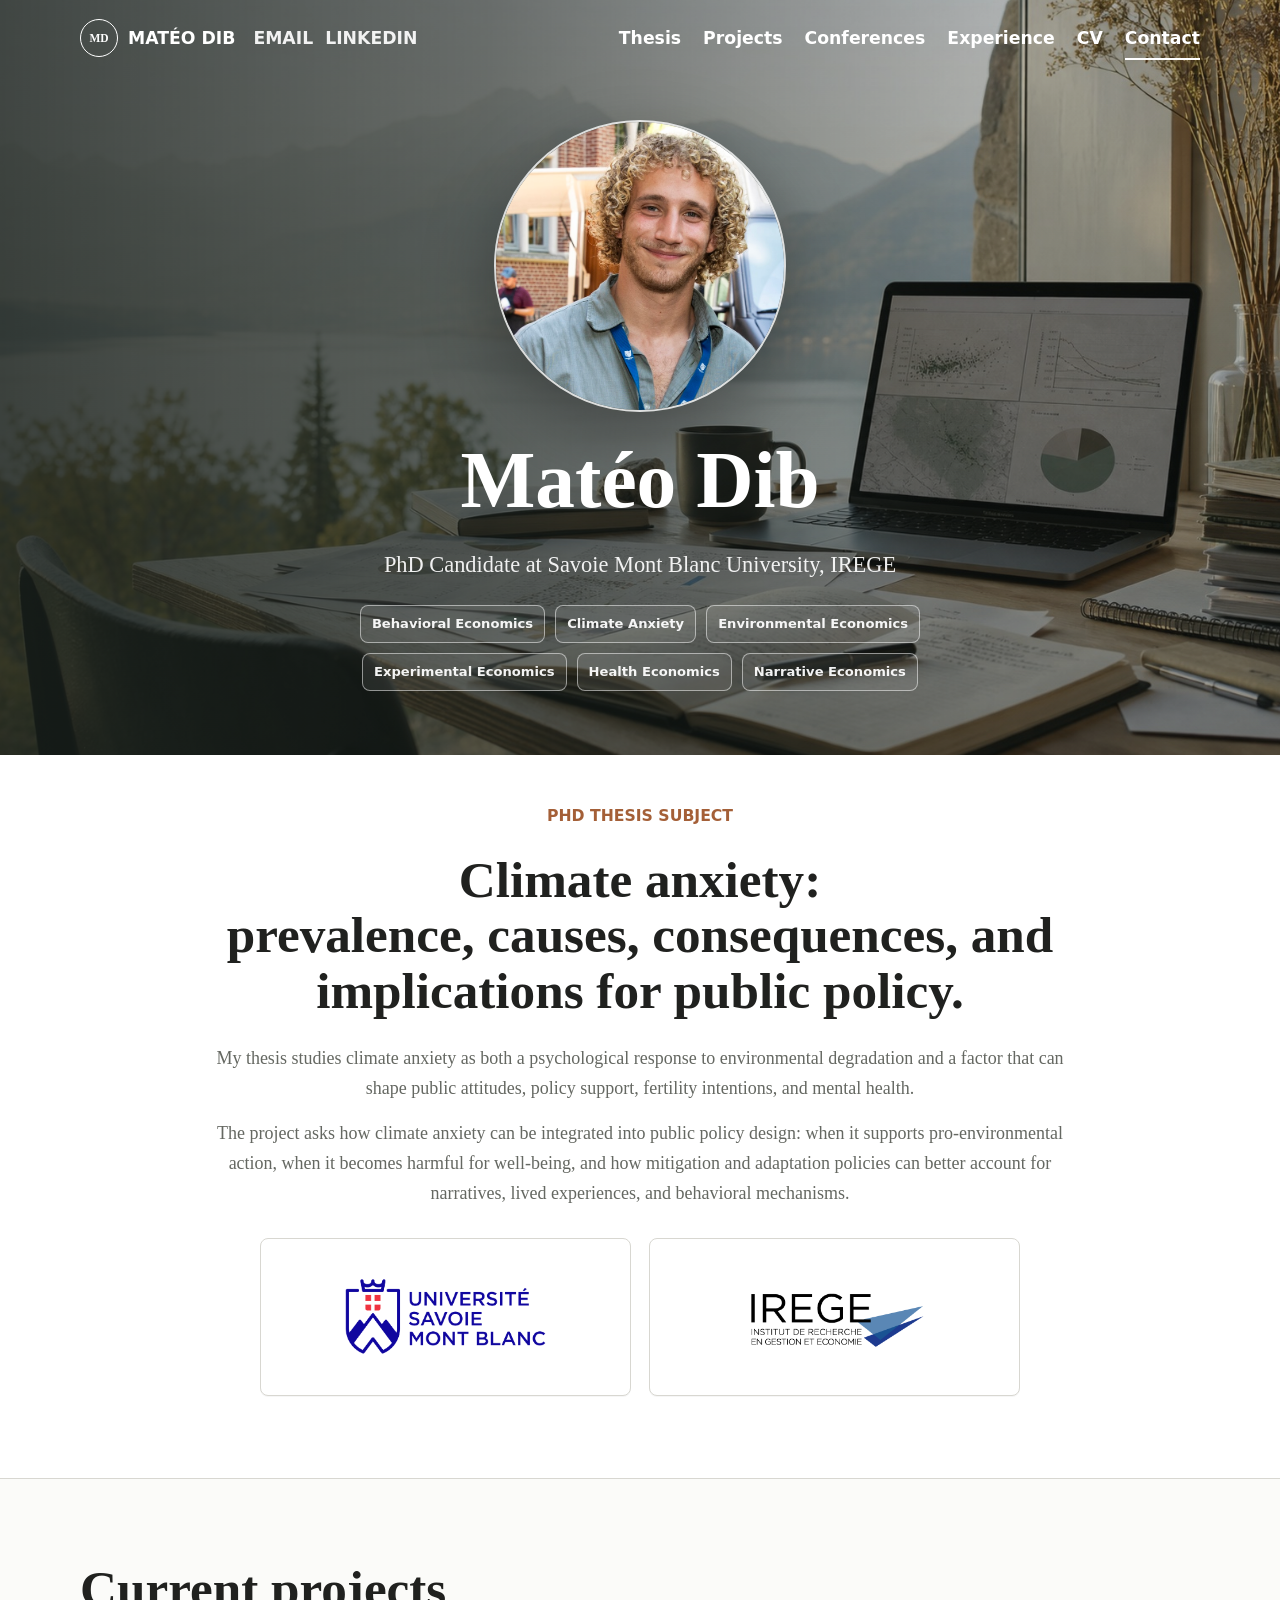
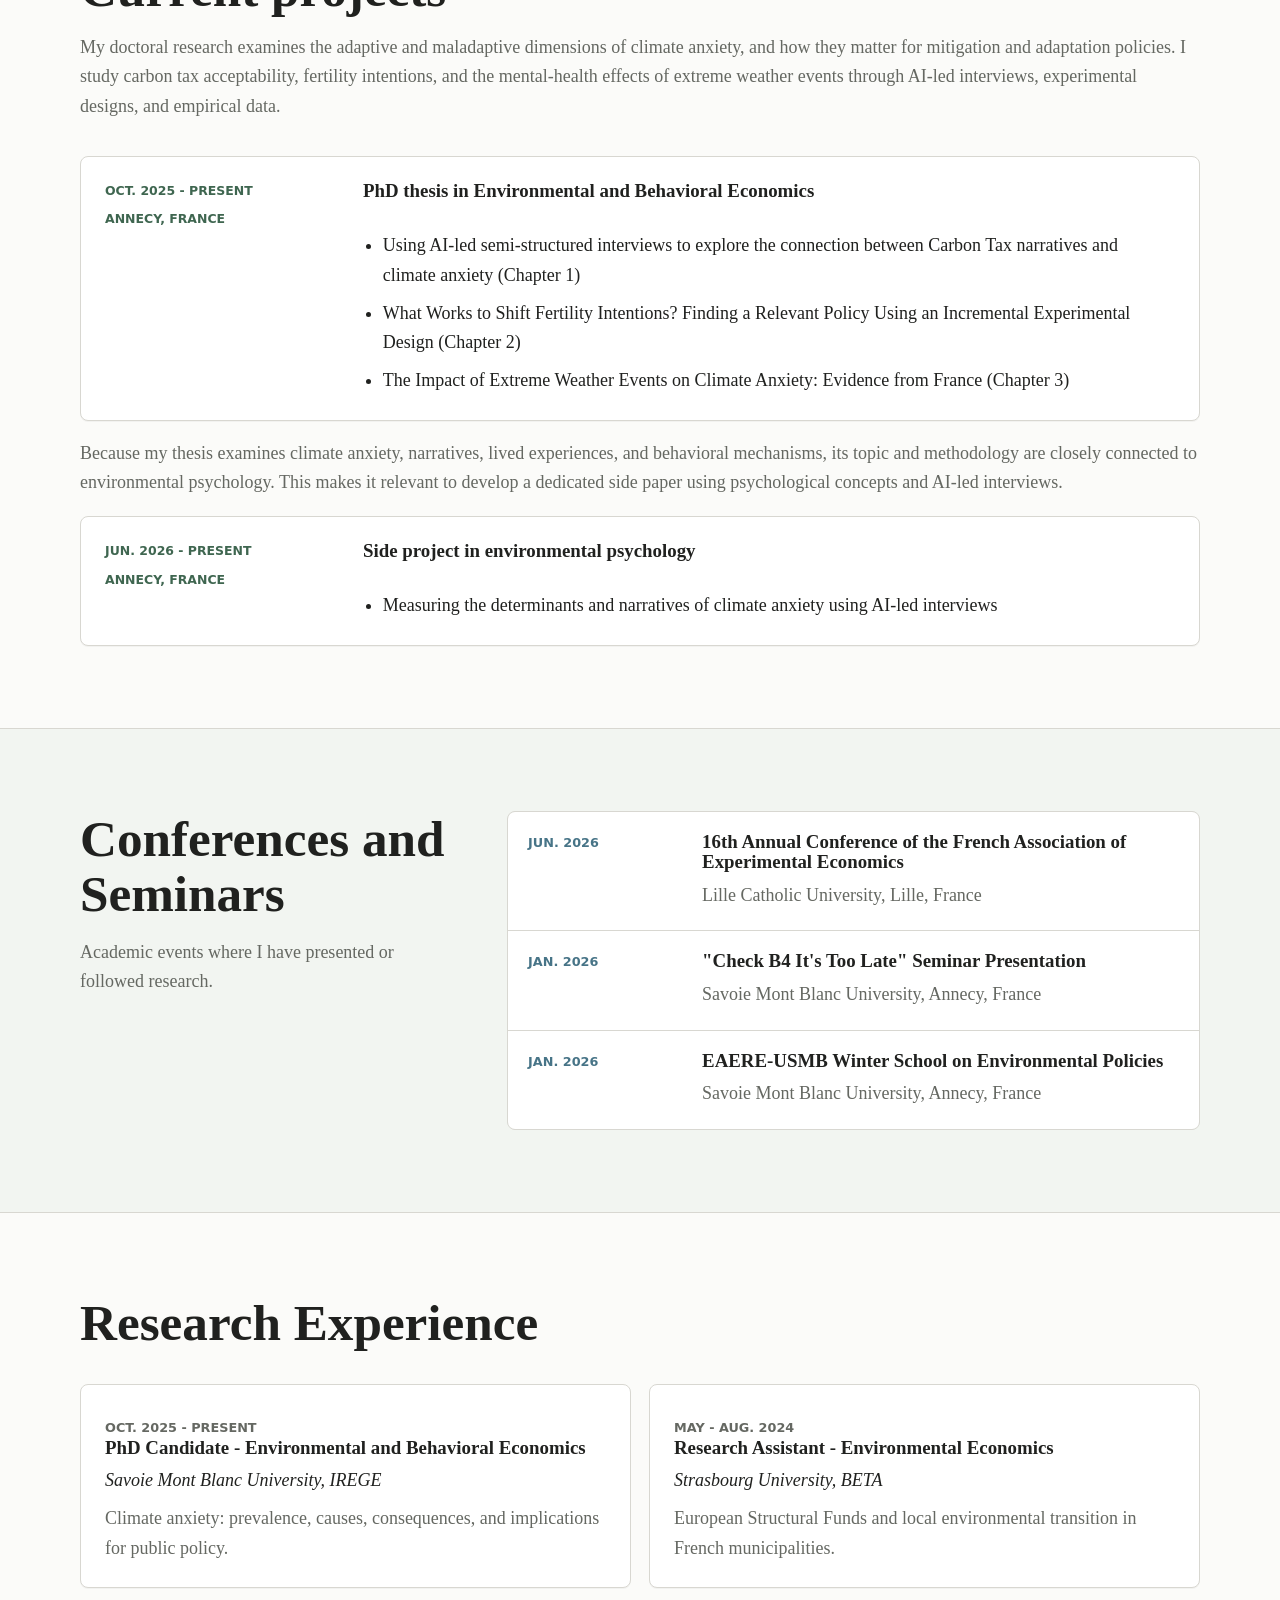
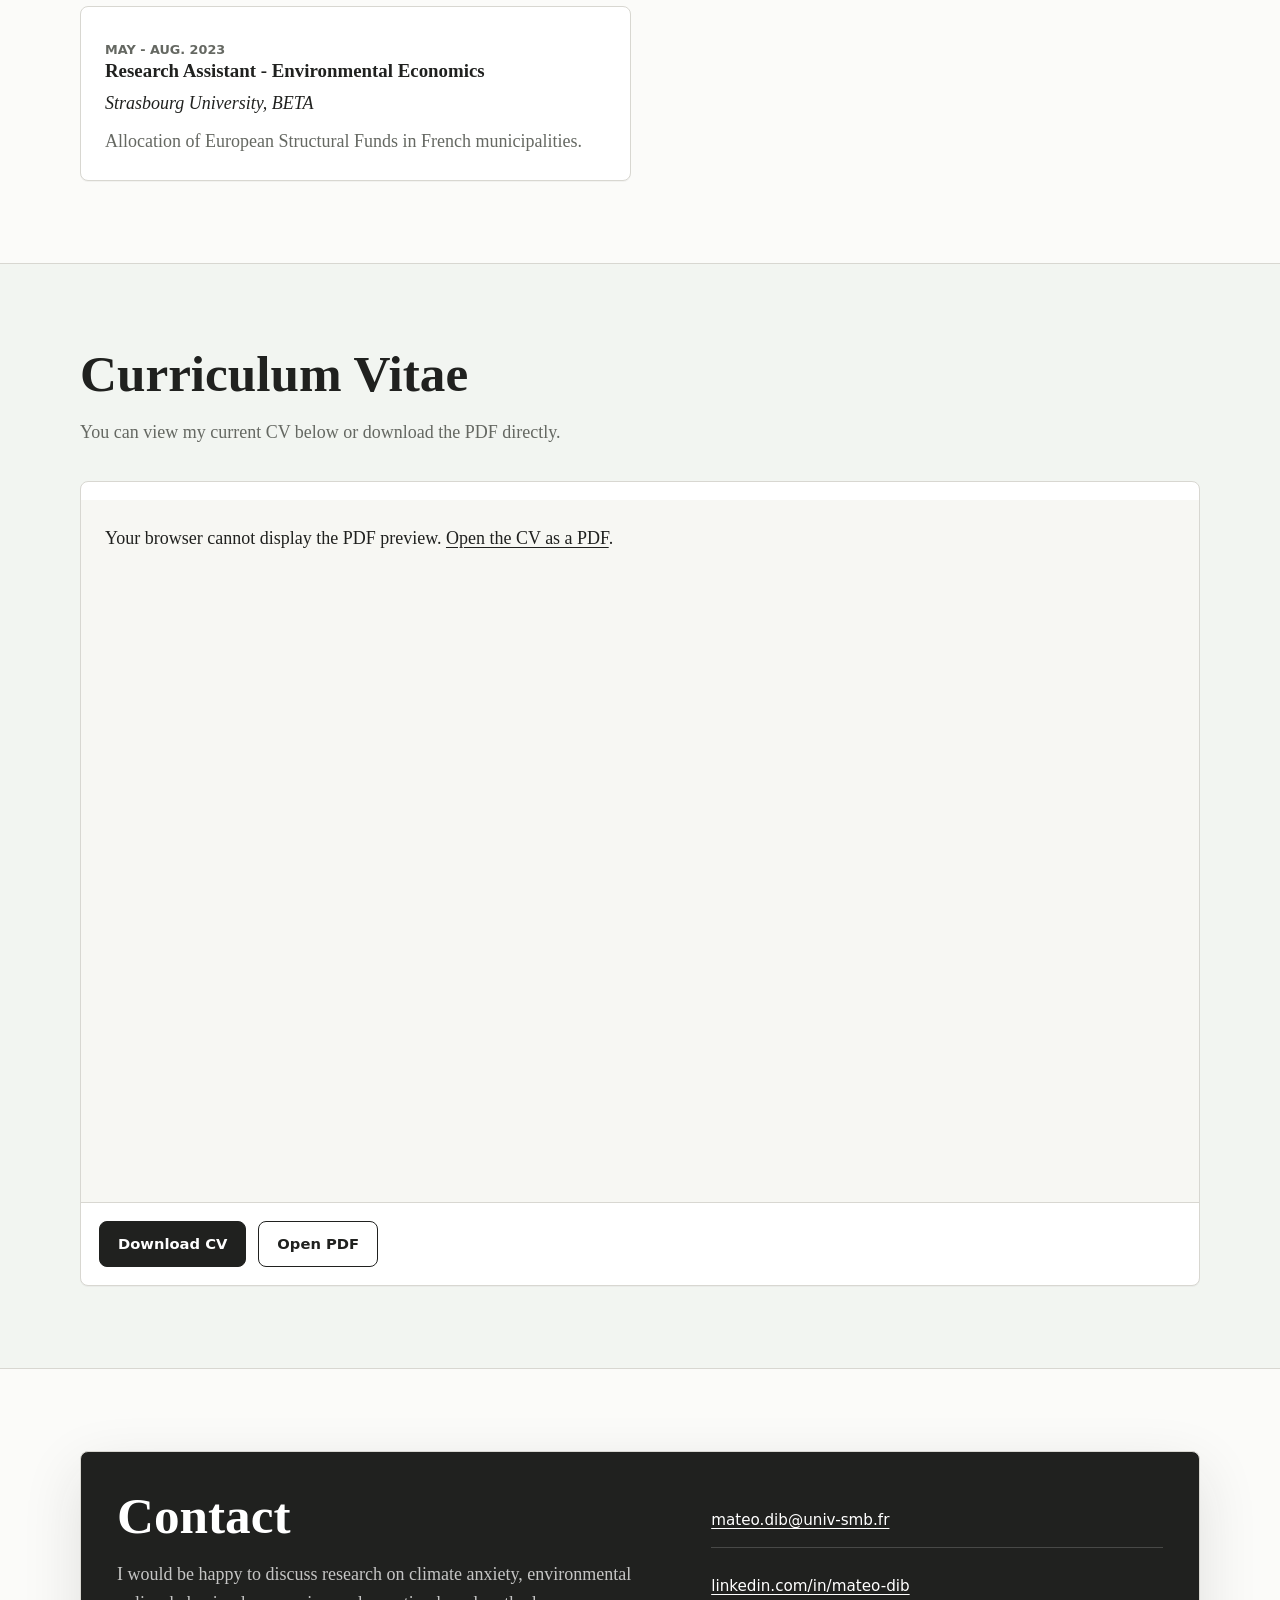
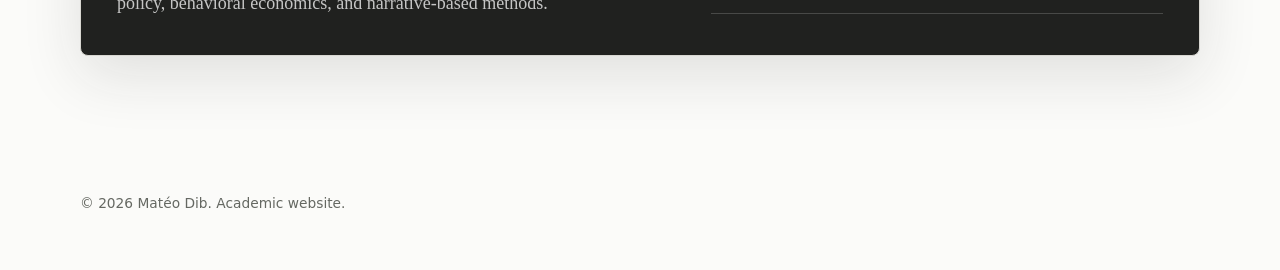
==== index.html @ d98a6cb6 "Move portrait to hero section" ====
<!DOCTYPE html>
<html lang="en">
  <head>
    <meta charset="utf-8" />
    <meta name="viewport" content="width=device-width, initial-scale=1" />
    <title>Matéo Dib | PhD Candidate in Environmental and Behavioral Economics</title>
    <meta
      name="description"
      content="Matéo Dib is a PhD Candidate at Savoie Mont Blanc University, IREGE, researching climate anxiety, environmental and behavioral economics, policy narratives, and experimental methods."
    />
    <meta name="author" content="Matéo Dib" />
    <meta name="robots" content="index, follow" />
    <meta
      name="keywords"
      content="Matéo Dib, Mateo Dib, environmental economics, behavioral economics, climate anxiety, Savoie Mont Blanc University, IREGE"
    />
    <link rel="canonical" href="https://mateodib.github.io/" />
    <meta property="og:site_name" content="Matéo Dib" />
    <meta property="og:title" content="Matéo Dib | PhD Candidate in Environmental and Behavioral Economics" />
    <meta
      property="og:description"
      content="Academic website of Matéo Dib, PhD Candidate at Savoie Mont Blanc University, IREGE, working on climate anxiety, environmental narratives, and public policy."
    />
    <meta property="og:type" content="website" />
    <meta property="og:url" content="https://mateodib.github.io/" />
    <meta property="og:image" content="https://mateodib.github.io/assets/hero-research.jpg" />
    <meta property="og:image:alt" content="Academic research workspace for Matéo Dib" />
    <meta property="og:locale" content="en_US" />
    <meta name="twitter:card" content="summary_large_image" />
    <meta name="twitter:title" content="Matéo Dib | PhD Candidate in Environmental and Behavioral Economics" />
    <meta
      name="twitter:description"
      content="Research on climate anxiety, environmental economics, behavioral experiments, policy narratives, and mental health."
    />
    <meta name="twitter:image" content="https://mateodib.github.io/assets/hero-research.jpg" />
    <meta name="theme-color" content="#20211f" />
    <link rel="icon" href="assets/favicon.svg" type="image/svg+xml" />
    <link rel="preload" href="assets/hero-research.jpg" as="image" />
    <link rel="stylesheet" href="styles.css" />
    <script type="application/ld+json">
      {
        "@context": "https://schema.org",
        "@type": "Person",
        "@id": "https://mateodib.github.io/#person",
        "name": "Matéo Dib",
        "alternateName": ["Mateo Dib", "Matéo DIB"],
        "url": "https://mateodib.github.io/",
        "image": "https://mateodib.github.io/assets/mateo-dib-portrait.jpeg",
        "email": "mailto:mateo.dib@univ-smb.fr",
        "jobTitle": "PhD Candidate in Environmental and Behavioral Economics",
        "description": "Matéo Dib is a PhD Candidate at Savoie Mont Blanc University, IREGE, researching climate anxiety, environmental and behavioral economics, policy narratives, and experimental methods.",
        "affiliation": [
          {
            "@type": "CollegeOrUniversity",
            "name": "Savoie Mont Blanc University",
            "url": "https://www.univ-smb.fr/"
          },
          {
            "@type": "Organization",
            "name": "IREGE"
          }
        ],
        "knowsAbout": [
          "Behavioral Economics",
          "Climate Anxiety",
          "Environmental Economics",
          "Experimental Economics",
          "Health Economics",
          "Narrative Economics"
        ],
        "sameAs": [
          "https://www.linkedin.com/in/mateo-dib",
          "https://github.com/MateoDib"
        ]
      }
    </script>
  </head>
  <body>
    <a class="skip-link" href="#main">Skip to content</a>

    <header class="site-header" data-site-header>
      <div class="header-left">
        <a class="brand" href="#top" aria-label="Matéo Dib home">
          <span class="brand-mark">MD</span>
          <span class="brand-text">Matéo Dib</span>
        </a>

        <div class="header-contact-links" aria-label="Quick contact links">
          <a href="mailto:mateo.dib@univ-smb.fr">Email</a>
          <a href="https://www.linkedin.com/in/mateo-dib" target="_blank" rel="noreferrer">LinkedIn</a>
        </div>
      </div>

      <button class="nav-toggle" type="button" aria-expanded="false" aria-controls="site-navigation" data-nav-toggle>
        <span class="nav-toggle-line"></span>
        <span class="nav-toggle-line"></span>
        <span class="nav-toggle-line"></span>
        <span class="sr-only">Menu</span>
      </button>

      <nav class="site-nav" id="site-navigation" aria-label="Primary navigation" data-site-nav>
        <a href="#thesis">Thesis</a>
        <a href="#research">Projects</a>
        <a href="#public-profile">Conferences</a>
        <a href="#experience">Experience</a>
        <a href="#cv">CV</a>
        <a href="#contact">Contact</a>
      </nav>
    </header>

    <main id="main">
      <section class="hero" id="top" aria-labelledby="hero-title">
        <div class="hero-media" aria-hidden="true"></div>
        <div class="hero-content">
          <figure class="hero-portrait">
            <img src="assets/mateo-dib-portrait.jpeg" alt="Portrait of Matéo Dib" />
          </figure>
          <h1 id="hero-title">Matéo Dib</h1>
          <p class="hero-lead">PhD Candidate at Savoie Mont Blanc University, IREGE</p>
          <div class="hero-fields" aria-label="Research fields">
            <span>Behavioral Economics</span>
            <span>Climate Anxiety</span>
            <span>Environmental Economics</span>
            <span>Experimental Economics</span>
            <span>Health Economics</span>
            <span>Narrative Economics</span>
          </div>
        </div>
      </section>

      <section class="intro-section thesis-section" id="thesis" aria-labelledby="thesis-title">
        <div class="section-inner thesis-layout">
          <p class="section-kicker">PhD Thesis Subject</p>
          <h2 id="thesis-title">
            Climate anxiety:<br />
            prevalence, causes, consequences, and implications for public policy.
          </h2>
          <div class="thesis-copy">
            <p>
              My thesis studies climate anxiety as both a psychological response to environmental
              degradation and a factor that can shape public attitudes, policy support, fertility
              intentions, and mental health.
            </p>
            <p>
              The project asks how climate anxiety can be integrated into public policy design:
              when it supports pro-environmental action, when it becomes harmful for well-being,
              and how mitigation and adaptation policies can better account for narratives,
              lived experiences, and behavioral mechanisms.
            </p>
          </div>

          <div class="logo-grid thesis-logo-grid" aria-label="Funding and institutional support logos">
            <div class="logo-card">
              <img class="logo-usmb" src="assets/logo-usmb.png" alt="Savoie Mont Blanc University" />
            </div>
            <div class="logo-card">
              <img class="logo-irege" src="assets/logo-irege.png" alt="IREGE" />
            </div>
          </div>
        </div>
      </section>

      <section class="section" id="research" aria-labelledby="research-title">
        <div class="section-inner">
          <div class="section-heading">
            <h2 id="research-title">Current projects</h2>
            <p>
              My doctoral research examines the adaptive and maladaptive dimensions of climate
              anxiety, and how they matter for mitigation and adaptation policies. I study carbon
              tax acceptability, fertility intentions, and the mental-health effects of extreme
              weather events through AI-led interviews, experimental designs, and empirical data.
            </p>
          </div>

          <div class="project-grid">
            <article class="project-card">
              <div class="card-meta">
                <span>Oct. 2025 - present</span>
                <span>Annecy, France</span>
              </div>
              <h3>PhD thesis in Environmental and Behavioral Economics</h3>
              <ul>
                <li>Using AI-led semi-structured interviews to explore the connection between Carbon Tax narratives and climate anxiety (Chapter 1)</li>
                <li>What Works to Shift Fertility Intentions? Finding a Relevant Policy Using an Incremental Experimental Design (Chapter 2)</li>
                <li>The Impact of Extreme Weather Events on Climate Anxiety: Evidence from France (Chapter 3)</li>
              </ul>
            </article>

            <p class="project-note">
              Because my thesis examines climate anxiety, narratives, lived experiences, and
              behavioral mechanisms, its topic and methodology are closely connected to
              environmental psychology. This makes it relevant to develop a dedicated side paper
              using psychological concepts and AI-led interviews.
            </p>

            <article class="project-card">
              <div class="card-meta">
                <span>Jun. 2026 - present</span>
                <span>Annecy, France</span>
              </div>
              <h3>Side project in environmental psychology</h3>
              <ul>
                <li>Measuring the determinants and narratives of climate anxiety using AI-led interviews</li>
              </ul>
            </article>
          </div>
        </div>
      </section>

      <section class="section muted" id="public-profile" aria-labelledby="profile-title">
        <div class="section-inner split-layout">
          <div class="section-heading compact">
            <h2 id="profile-title">Conferences and Seminars</h2>
            <p>
              Academic events where I have presented or followed research.
            </p>
          </div>

          <div class="timeline" aria-label="Academic timeline">
            <article class="timeline-item">
              <div class="timeline-date">Jun. 2026</div>
              <div>
                <h3>16th Annual Conference of the French Association of Experimental Economics</h3>
                <p>Lille Catholic University, Lille, France</p>
              </div>
            </article>

            <article class="timeline-item">
              <div class="timeline-date">Jan. 2026</div>
              <div>
                <h3>"Check B4 It's Too Late" Seminar Presentation</h3>
                <p>Savoie Mont Blanc University, Annecy, France</p>
              </div>
            </article>

            <article class="timeline-item">
              <div class="timeline-date">Jan. 2026</div>
              <div>
                <h3>EAERE-USMB Winter School on Environmental Policies</h3>
                <p>Savoie Mont Blanc University, Annecy, France</p>
              </div>
            </article>

          </div>
        </div>
      </section>

      <section class="section" id="experience" aria-labelledby="experience-title">
        <div class="section-inner">
          <div class="section-heading">
            <h2 id="experience-title">Research Experience</h2>
          </div>

          <div class="experience-grid">
            <article class="experience-item">
              <p class="item-date">Oct. 2025 - present</p>
              <h3>PhD Candidate - Environmental and Behavioral Economics</h3>
              <p class="institution">Savoie Mont Blanc University, IREGE</p>
              <p>Climate anxiety: prevalence, causes, consequences, and implications for public policy.</p>
            </article>

            <article class="experience-item">
              <p class="item-date">May - Aug. 2024</p>
              <h3>Research Assistant - Environmental Economics</h3>
              <p class="institution">Strasbourg University, BETA</p>
              <p>European Structural Funds and local environmental transition in French municipalities.</p>
            </article>

            <article class="experience-item">
              <p class="item-date">May - Aug. 2023</p>
              <h3>Research Assistant - Environmental Economics</h3>
              <p class="institution">Strasbourg University, BETA</p>
              <p>Allocation of European Structural Funds in French municipalities.</p>
            </article>

          </div>
        </div>
      </section>

      <section class="section muted" id="cv" aria-labelledby="cv-title">
        <div class="section-inner">
          <div class="section-heading">
            <h2 id="cv-title">Curriculum Vitae</h2>
            <p>You can view my current CV below or download the PDF directly.</p>
          </div>

          <div class="cv-panel">
            <object class="cv-viewer" data="cv/CV_2026.pdf#view=FitH" type="application/pdf">
              <p>
                Your browser cannot display the PDF preview.
                <a href="cv/CV_2026.pdf">Open the CV as a PDF</a>.
              </p>
            </object>
            <div class="cv-actions">
              <a class="button button-dark" href="cv/CV_2026.pdf" download>Download CV</a>
              <a class="button button-outline" href="cv/CV_2026.pdf" target="_blank" rel="noreferrer">Open PDF</a>
            </div>
          </div>
        </div>
      </section>

      <section class="section contact-section" id="contact" aria-labelledby="contact-title">
        <div class="section-inner contact-panel">
          <div>
            <h2 id="contact-title">Contact</h2>
            <p>
              I would be happy to discuss research on climate anxiety, environmental policy,
              behavioral economics, and narrative-based methods.
            </p>
          </div>
          <div class="contact-links" aria-label="Contact details">
            <a href="mailto:mateo.dib@univ-smb.fr">mateo.dib@univ-smb.fr</a>
            <a href="https://www.linkedin.com/in/mateo-dib" target="_blank" rel="noreferrer">linkedin.com/in/mateo-dib</a>
          </div>
        </div>
      </section>
    </main>

    <footer class="site-footer">
      <p>© <span data-year></span> Matéo Dib. Academic website.</p>
    </footer>

    <script src="script.js"></script>
  </body>
</html>
---- styles.css ----
:root {
  --paper: #fbfbf9;
  --surface: #ffffff;
  --ink: #20211f;
  --muted: #656862;
  --line: #d8d7d1;
  --forest: #3f6650;
  --lake: #477487;
  --amber: #ad7041;
  --rust: #a45f37;
  --shadow: 0 20px 60px rgba(32, 33, 31, 0.12);
  --content: min(1120px, calc(100vw - 40px));
  --header-link-size: 1.08rem;
  --radius: 8px;
}

* {
  box-sizing: border-box;
}

html {
  scroll-behavior: smooth;
}

section[id] {
  scroll-margin-top: 92px;
}

body {
  margin: 0;
  background: var(--paper);
  color: var(--ink);
  font-family: Charter, Georgia, "Times New Roman", serif;
  font-size: 18px;
  line-height: 1.65;
  text-rendering: optimizeLegibility;
}

body.nav-open {
  overflow: hidden;
}

a {
  color: inherit;
  text-decoration-thickness: 0.08em;
  text-underline-offset: 0.18em;
}

img {
  display: block;
  max-width: 100%;
}

.skip-link {
  position: fixed;
  top: 12px;
  left: 12px;
  z-index: 100;
  transform: translateY(-180%);
  background: var(--ink);
  color: var(--surface);
  padding: 8px 12px;
  border-radius: var(--radius);
}

.skip-link:focus {
  transform: translateY(0);
}

.sr-only {
  position: absolute;
  width: 1px;
  height: 1px;
  padding: 0;
  margin: -1px;
  overflow: hidden;
  clip: rect(0, 0, 0, 0);
  white-space: nowrap;
  border: 0;
}

.site-header {
  position: fixed;
  inset: 0 0 auto 0;
  z-index: 30;
  display: flex;
  align-items: center;
  justify-content: space-between;
  gap: 24px;
  width: 100%;
  padding: 18px max(20px, calc((100vw - 1120px) / 2));
  color: var(--surface);
  transition: background 180ms ease, color 180ms ease, box-shadow 180ms ease, padding 180ms ease;
}

.site-header.is-scrolled,
.site-header.nav-visible {
  background: rgba(251, 251, 249, 0.96);
  color: var(--ink);
  box-shadow: 0 1px 0 var(--line);
  backdrop-filter: blur(16px);
}

.header-left {
  display: flex;
  align-items: center;
  gap: 18px;
  min-width: 0;
}

.brand {
  display: inline-flex;
  align-items: center;
  gap: 10px;
  min-width: 0;
  font-weight: 700;
  text-decoration: none;
}

.brand-mark {
  display: grid;
  place-items: center;
  width: 38px;
  height: 38px;
  border: 1px solid currentColor;
  border-radius: 50%;
  font-size: 0.72rem;
  letter-spacing: 0;
}

.brand-text {
  font-family: Inter, ui-sans-serif, system-ui, -apple-system, BlinkMacSystemFont, "Segoe UI", sans-serif;
  font-size: var(--header-link-size);
  letter-spacing: 0;
  text-transform: uppercase;
}

.header-contact-links {
  display: inline-flex;
  align-items: center;
  gap: 12px;
  flex-shrink: 0;
  font-family: Inter, ui-sans-serif, system-ui, -apple-system, BlinkMacSystemFont, "Segoe UI", sans-serif;
  font-size: var(--header-link-size);
  font-weight: 700;
  text-transform: uppercase;
}

.header-contact-links a {
  padding: 6px 0;
  text-decoration: none;
  opacity: 0.92;
}

.header-contact-links a:hover {
  opacity: 1;
}

.site-nav {
  display: flex;
  align-items: center;
  gap: 22px;
  font-family: Inter, ui-sans-serif, system-ui, -apple-system, BlinkMacSystemFont, "Segoe UI", sans-serif;
  font-size: var(--header-link-size);
  font-weight: 700;
}

.site-nav a {
  position: relative;
  text-decoration: none;
}

.site-nav a::after {
  position: absolute;
  left: 0;
  right: 0;
  bottom: -7px;
  height: 2px;
  content: "";
  background: currentColor;
  opacity: 0;
  transform: scaleX(0.6);
  transition: opacity 160ms ease, transform 160ms ease;
}

.site-nav a:hover::after,
.site-nav a.is-active::after {
  opacity: 1;
  transform: scaleX(1);
}

.nav-toggle {
  display: none;
  width: 42px;
  height: 42px;
  border: 1px solid currentColor;
  border-radius: var(--radius);
  background: transparent;
  color: inherit;
  cursor: pointer;
}

.nav-toggle-line {
  display: block;
  width: 18px;
  height: 2px;
  margin: 4px auto;
  background: currentColor;
}

.hero {
  position: relative;
  display: grid;
  align-items: center;
  min-height: 78vh;
  padding: 120px 0 64px;
  overflow: hidden;
  color: var(--surface);
}

.hero-media {
  position: absolute;
  inset: 0;
  background:
    linear-gradient(90deg, rgba(24, 31, 27, 0.78) 0%, rgba(24, 31, 27, 0.55) 38%, rgba(24, 31, 27, 0.14) 78%),
    linear-gradient(180deg, rgba(24, 31, 27, 0.2), rgba(24, 31, 27, 0.35)),
    url("assets/hero-research.jpg") center / cover no-repeat;
  transform: scale(1.01);
}

.hero-content {
  position: relative;
  width: var(--content);
  margin: 0 auto;
  max-width: 760px;
  justify-self: center;
  text-align: center;
}

.hero-portrait {
  width: min(292px, 58vw);
  margin: 0 auto 26px;
}

.hero-portrait img {
  width: 100%;
  aspect-ratio: 1;
  border: 2px solid rgba(255, 255, 255, 0.78);
  border-radius: 50%;
  object-fit: cover;
  object-position: center 32%;
  box-shadow: 0 24px 70px rgba(0, 0, 0, 0.34);
}

h1,
h2,
h3,
p {
  overflow-wrap: break-word;
}

h1,
h2,
h3 {
  margin: 0;
  line-height: 1.08;
  font-weight: 700;
}

h1 {
  max-width: 620px;
  margin-inline: auto;
  font-size: clamp(2.7rem, 6.2vw, 5.25rem);
}

h2 {
  font-size: clamp(2rem, 4vw, 3.2rem);
}

h3 {
  font-size: 1.18rem;
}

.hero-lead {
  max-width: 690px;
  margin: 24px auto 0;
  color: rgba(255, 255, 255, 0.92);
  font-size: clamp(1.12rem, 2vw, 1.4rem);
  line-height: 1.5;
}

.hero-fields {
  display: flex;
  flex-wrap: wrap;
  justify-content: center;
  gap: 10px;
  max-width: 760px;
  margin: 24px auto 0;
}

.hero-fields span {
  display: inline-flex;
  align-items: center;
  min-height: 38px;
  padding: 7px 11px;
  border: 1px solid rgba(255, 255, 255, 0.5);
  border-radius: var(--radius);
  background: rgba(255, 255, 255, 0.08);
  color: rgba(255, 255, 255, 0.94);
  font-family: Inter, ui-sans-serif, system-ui, -apple-system, BlinkMacSystemFont, "Segoe UI", sans-serif;
  font-size: 0.82rem;
  font-weight: 700;
}

.hero-actions {
  display: flex;
  flex-wrap: wrap;
  justify-content: center;
  gap: 12px;
  margin-top: 28px;
}

.button {
  display: inline-flex;
  align-items: center;
  justify-content: center;
  min-height: 46px;
  padding: 10px 18px;
  border: 1px solid currentColor;
  border-radius: var(--radius);
  font-family: Inter, ui-sans-serif, system-ui, -apple-system, BlinkMacSystemFont, "Segoe UI", sans-serif;
  font-size: 0.92rem;
  font-weight: 750;
  line-height: 1.2;
  text-decoration: none;
}

.button-primary {
  background: var(--surface);
  color: var(--ink);
  border-color: var(--surface);
}

.button-secondary {
  color: var(--surface);
  background: rgba(255, 255, 255, 0.08);
}

.button-dark {
  color: var(--surface);
  background: var(--ink);
  border-color: var(--ink);
}

.button-outline {
  color: var(--ink);
  background: transparent;
  border-color: var(--ink);
}

.intro-section,
.section {
  padding: 82px 0;
}

.intro-section {
  padding-top: 52px;
  background: var(--surface);
  border-bottom: 1px solid var(--line);
}

.section-inner {
  width: var(--content);
  margin: 0 auto;
}

.intro-grid {
  display: grid;
  grid-template-columns: minmax(0, 0.8fr) minmax(320px, 1.2fr);
  gap: 42px;
  align-items: start;
}

.intro-grid h2 {
  max-width: 520px;
}

.thesis-layout {
  display: grid;
  gap: 26px;
  justify-items: center;
  text-align: center;
}

.section-kicker {
  margin: 0;
  color: var(--rust);
  font-family: Inter, ui-sans-serif, system-ui, -apple-system, BlinkMacSystemFont, "Segoe UI", sans-serif;
  font-size: 0.98rem;
  font-weight: 850;
  line-height: 1.2;
  text-transform: uppercase;
}

.thesis-layout h2 {
  max-width: 900px;
  margin-inline: auto;
}

.thesis-copy {
  max-width: 860px;
  margin-inline: auto;
}

.thesis-copy p {
  margin: 0;
  color: var(--muted);
}

.thesis-copy p + p {
  margin-top: 16px;
}

.field-list {
  display: flex;
  flex-wrap: wrap;
  gap: 10px;
}

.field-list span {
  display: inline-flex;
  align-items: center;
  min-height: 42px;
  padding: 8px 12px;
  border: 1px solid var(--line);
  border-radius: var(--radius);
  background: #f7f7f3;
  color: var(--ink);
  font-family: Inter, ui-sans-serif, system-ui, -apple-system, BlinkMacSystemFont, "Segoe UI", sans-serif;
  font-size: 0.86rem;
  font-weight: 650;
}

.section-heading {
  max-width: 760px;
  margin-bottom: 34px;
}

.section-heading.compact {
  margin-bottom: 0;
}

.section-heading p,
.contact-panel p {
  margin: 16px 0 0;
  color: var(--muted);
}

#research .section-heading,
#research .project-note {
  max-width: none;
}

.project-grid {
  display: grid;
  grid-template-columns: 1fr;
  gap: 18px;
}

.project-card,
.experience-item {
  border: 1px solid var(--line);
  border-radius: var(--radius);
  background: var(--surface);
  box-shadow: 0 1px 0 rgba(32, 33, 31, 0.04);
}

.project-card {
  display: grid;
  grid-template-columns: minmax(160px, 230px) minmax(0, 1fr);
  gap: 12px 28px;
  padding: 24px;
}

.project-note {
  max-width: 860px;
  margin: 0;
  color: var(--muted);
}

.logo-grid {
  display: grid;
  grid-template-columns: repeat(2, minmax(0, 1fr));
  gap: 18px;
  align-items: stretch;
}

.thesis-logo-grid {
  width: min(760px, 100%);
  margin-top: 4px;
}

.logo-card {
  display: flex;
  align-items: center;
  justify-content: center;
  min-height: 150px;
  padding: 26px;
  border: 1px solid var(--line);
  border-radius: var(--radius);
  background: var(--surface);
  box-shadow: 0 1px 0 rgba(32, 33, 31, 0.04);
}

.logo-card img {
  width: auto;
  max-width: 100%;
  object-fit: contain;
}

.logo-usmb {
  max-height: 104px;
}

.logo-irege {
  max-height: 74px;
}

.card-meta {
  grid-row: 1 / span 2;
  align-content: start;
  display: flex;
  flex-wrap: wrap;
  flex-direction: column;
  gap: 8px 12px;
  color: var(--forest);
  font-family: Inter, ui-sans-serif, system-ui, -apple-system, BlinkMacSystemFont, "Segoe UI", sans-serif;
  font-size: 0.78rem;
  font-weight: 750;
  text-transform: uppercase;
}

.project-card h3,
.project-card ul {
  grid-column: 2;
}

.institution {
  margin: 8px 0 0;
  color: var(--muted);
  font-style: italic;
}

ul {
  padding-left: 1.1em;
  margin: 18px 0 0;
}

li + li {
  margin-top: 8px;
}

.muted {
  background: #f2f5f1;
  border-block: 1px solid var(--line);
}

.split-layout {
  display: grid;
  grid-template-columns: minmax(260px, 0.7fr) minmax(0, 1.3fr);
  gap: 54px;
  align-items: start;
}

.timeline {
  display: grid;
  gap: 1px;
  overflow: hidden;
  border: 1px solid var(--line);
  border-radius: var(--radius);
  background: var(--line);
}

.timeline-item {
  display: grid;
  grid-template-columns: 150px minmax(0, 1fr);
  gap: 24px;
  padding: 20px;
  background: var(--surface);
}

.timeline-date,
.item-date {
  color: var(--lake);
  font-family: Inter, ui-sans-serif, system-ui, -apple-system, BlinkMacSystemFont, "Segoe UI", sans-serif;
  font-size: 0.8rem;
  font-weight: 800;
  text-transform: uppercase;
}

.timeline-item p,
.experience-item p {
  margin: 8px 0 0;
  color: var(--muted);
}

.experience-grid {
  display: grid;
  grid-template-columns: repeat(2, minmax(0, 1fr));
  gap: 18px;
}

.experience-item {
  padding: 24px;
}

.experience-item .institution {
  color: var(--ink);
}

.cv-panel {
  border: 1px solid var(--line);
  border-radius: var(--radius);
  background: var(--surface);
  overflow: hidden;
  box-shadow: 0 1px 0 rgba(32, 33, 31, 0.04);
}

.cv-viewer {
  display: block;
  width: 100%;
  height: min(78vh, 760px);
  min-height: 560px;
  border: 0;
  background: #f7f7f3;
}

.cv-viewer p {
  padding: 24px;
}

.cv-actions {
  display: flex;
  flex-wrap: wrap;
  gap: 12px;
  padding: 18px;
  border-top: 1px solid var(--line);
}

.contact-section {
  padding-bottom: 96px;
}

.contact-panel {
  display: grid;
  grid-template-columns: minmax(0, 1.1fr) minmax(280px, 0.9fr);
  gap: 42px;
  align-items: center;
  padding: 36px;
  border: 1px solid var(--line);
  border-radius: var(--radius);
  background: var(--ink);
  color: var(--surface);
  box-shadow: var(--shadow);
}

.contact-panel p {
  color: rgba(255, 255, 255, 0.74);
}

.contact-links {
  display: grid;
  gap: 12px;
  font-family: Inter, ui-sans-serif, system-ui, -apple-system, BlinkMacSystemFont, "Segoe UI", sans-serif;
  font-size: 0.95rem;
}

.contact-links a,
.contact-links span {
  display: block;
  padding: 14px 0;
  border-bottom: 1px solid rgba(255, 255, 255, 0.18);
}

.site-footer {
  width: var(--content);
  margin: 0 auto;
  padding: 26px 0 42px;
  color: var(--muted);
  font-family: Inter, ui-sans-serif, system-ui, -apple-system, BlinkMacSystemFont, "Segoe UI", sans-serif;
  font-size: 0.86rem;
}

@media (max-width: 900px) {
  body {
    font-size: 17px;
  }

  :root {
    --header-link-size: 0.82rem;
  }

  .site-header {
    padding-inline: 20px;
    gap: 14px;
  }

  .header-left {
    gap: 12px;
  }

  .header-contact-links {
    gap: 10px;
  }

  .nav-toggle {
    display: block;
  }

  .site-nav {
    position: fixed;
    top: 74px;
    left: 20px;
    right: 20px;
    display: none;
    padding: 16px;
    border: 1px solid var(--line);
    border-radius: var(--radius);
    background: var(--surface);
    color: var(--ink);
    box-shadow: var(--shadow);
  }

  .site-nav.is-open {
    display: grid;
    gap: 10px;
  }

  .site-nav a {
    padding: 10px 4px;
  }

  .hero {
    min-height: 72vh;
    padding-top: 112px;
  }

  .hero-content {
    padding-inline: 20px;
    width: 100%;
  }

  .intro-grid,
  .split-layout,
  .contact-panel {
    grid-template-columns: 1fr;
  }

  .project-grid,
  .experience-grid,
  .logo-grid {
    grid-template-columns: 1fr;
  }

  .project-card {
    grid-template-columns: 1fr;
  }

  .card-meta,
  .project-card h3,
  .project-card ul {
    grid-column: auto;
  }

  .card-meta {
    grid-row: auto;
    flex-direction: row;
    margin-bottom: 6px;
  }

  .timeline-item {
    grid-template-columns: 1fr;
    gap: 8px;
  }

  .cv-viewer {
    height: 620px;
    min-height: 520px;
  }
}

@media (max-width: 560px) {
  :root {
    --content: min(100vw - 28px, 1120px);
    --header-link-size: 0.72rem;
  }

  .hero {
    min-height: 68vh;
  }

  .hero-portrait {
    width: min(230px, 60vw);
    margin-bottom: 22px;
  }

  .hero-media {
    background:
      linear-gradient(90deg, rgba(24, 31, 27, 0.84) 0%, rgba(24, 31, 27, 0.62) 62%, rgba(24, 31, 27, 0.32) 100%),
      linear-gradient(180deg, rgba(24, 31, 27, 0.16), rgba(24, 31, 27, 0.45)),
      url("assets/hero-research.jpg") 58% center / cover no-repeat;
  }

  h1 {
    font-size: clamp(2.35rem, 11vw, 3.6rem);
  }

  .brand-mark {
    width: 34px;
    height: 34px;
  }

  .intro-section,
  .section {
    padding: 58px 0;
  }

  .contact-panel {
    padding: 24px;
  }

  .button {
    flex: 1 1 150px;
  }

  .hero-fields span {
    font-size: 0.78rem;
  }

  .cv-viewer {
    height: 520px;
    min-height: 460px;
  }
}

@media (prefers-reduced-motion: reduce) {
  *,
  *::before,
  *::after {
    scroll-behavior: auto !important;
    transition-duration: 0.01ms !important;
    animation-duration: 0.01ms !important;
    animation-iteration-count: 1 !important;
  }
}
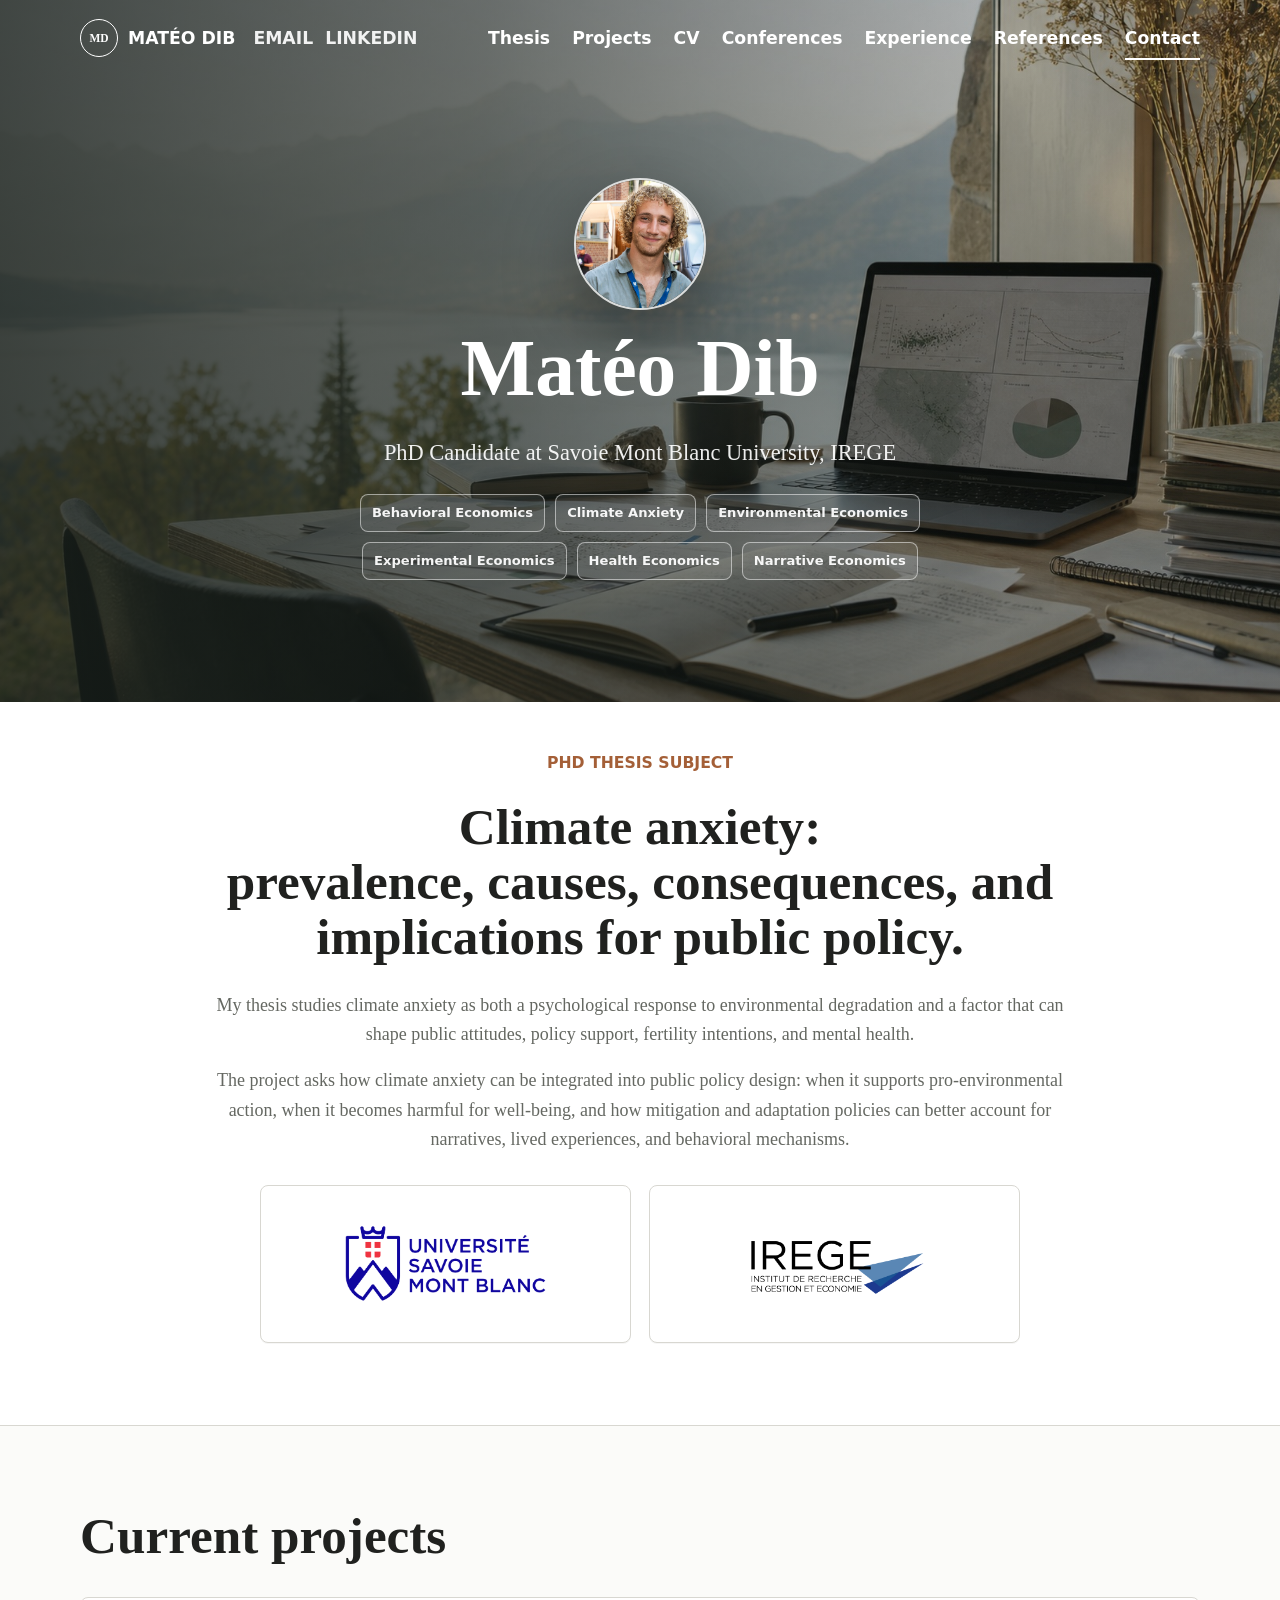
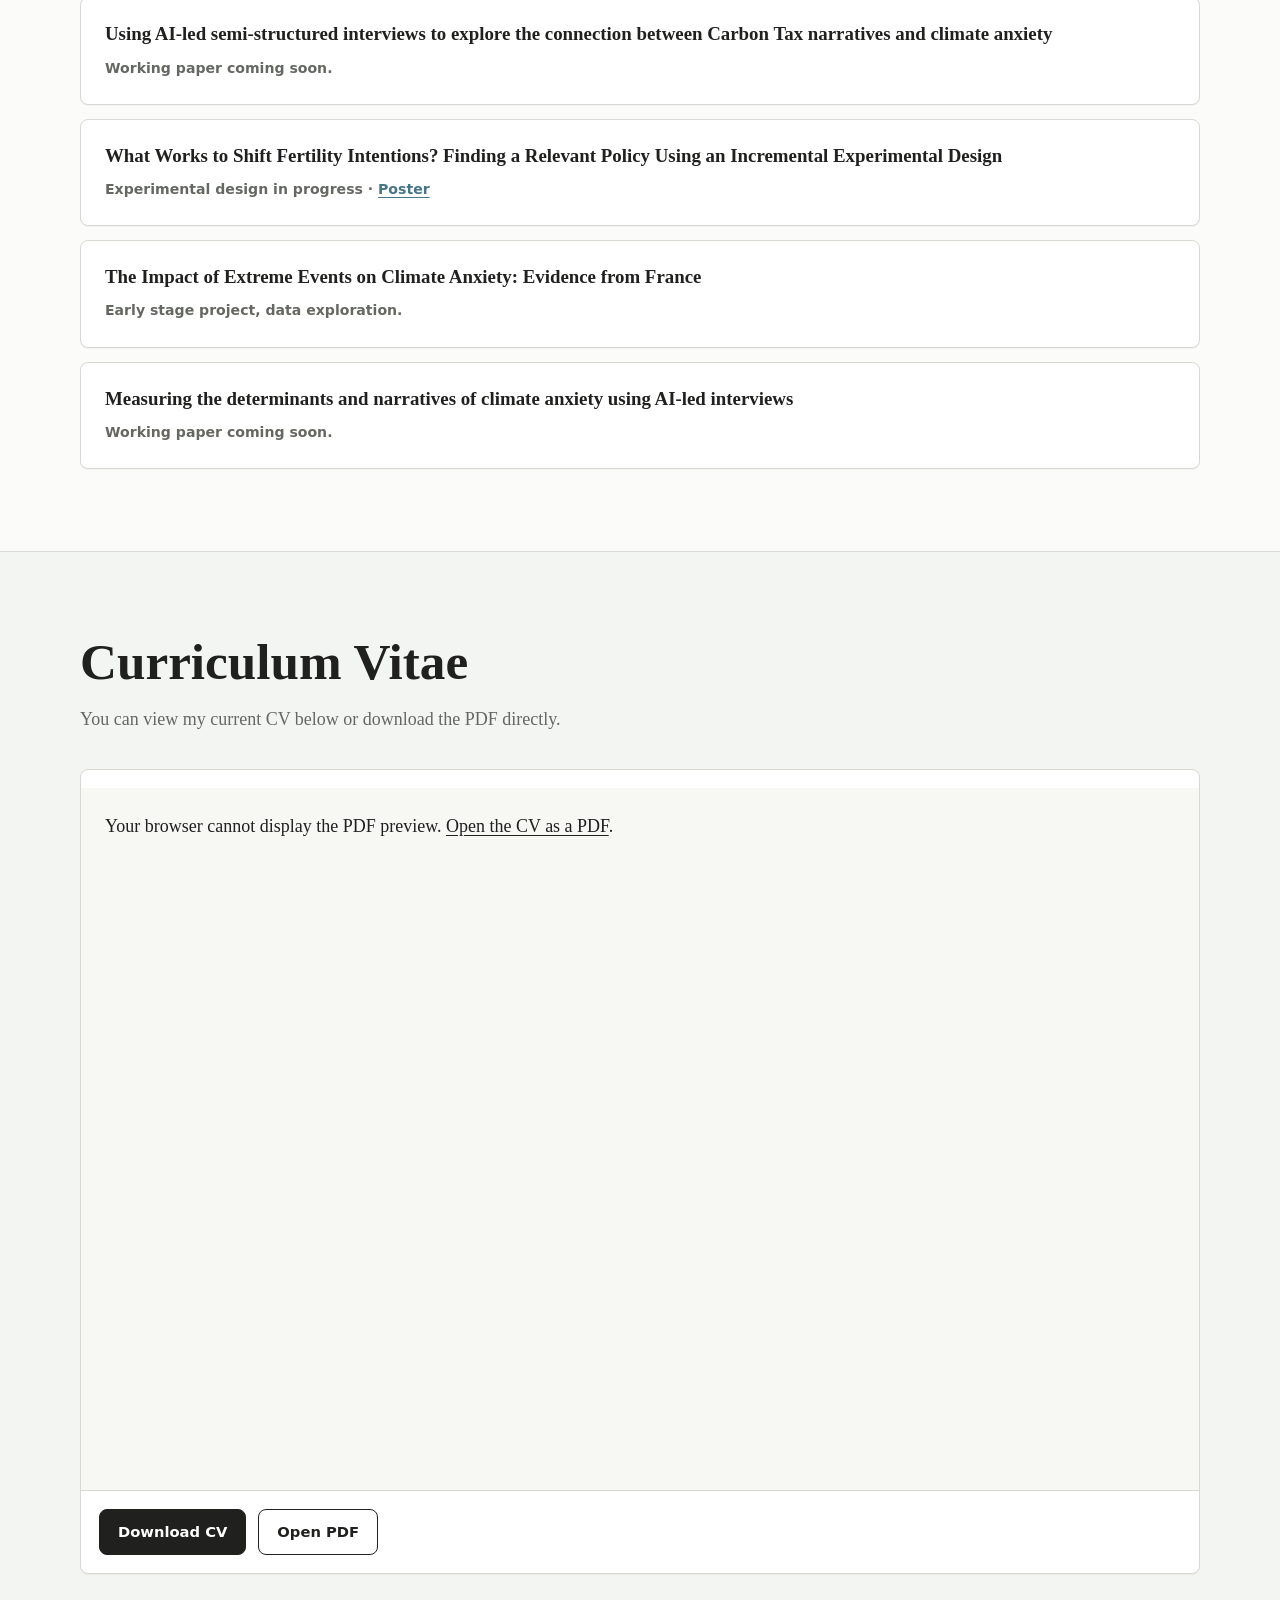
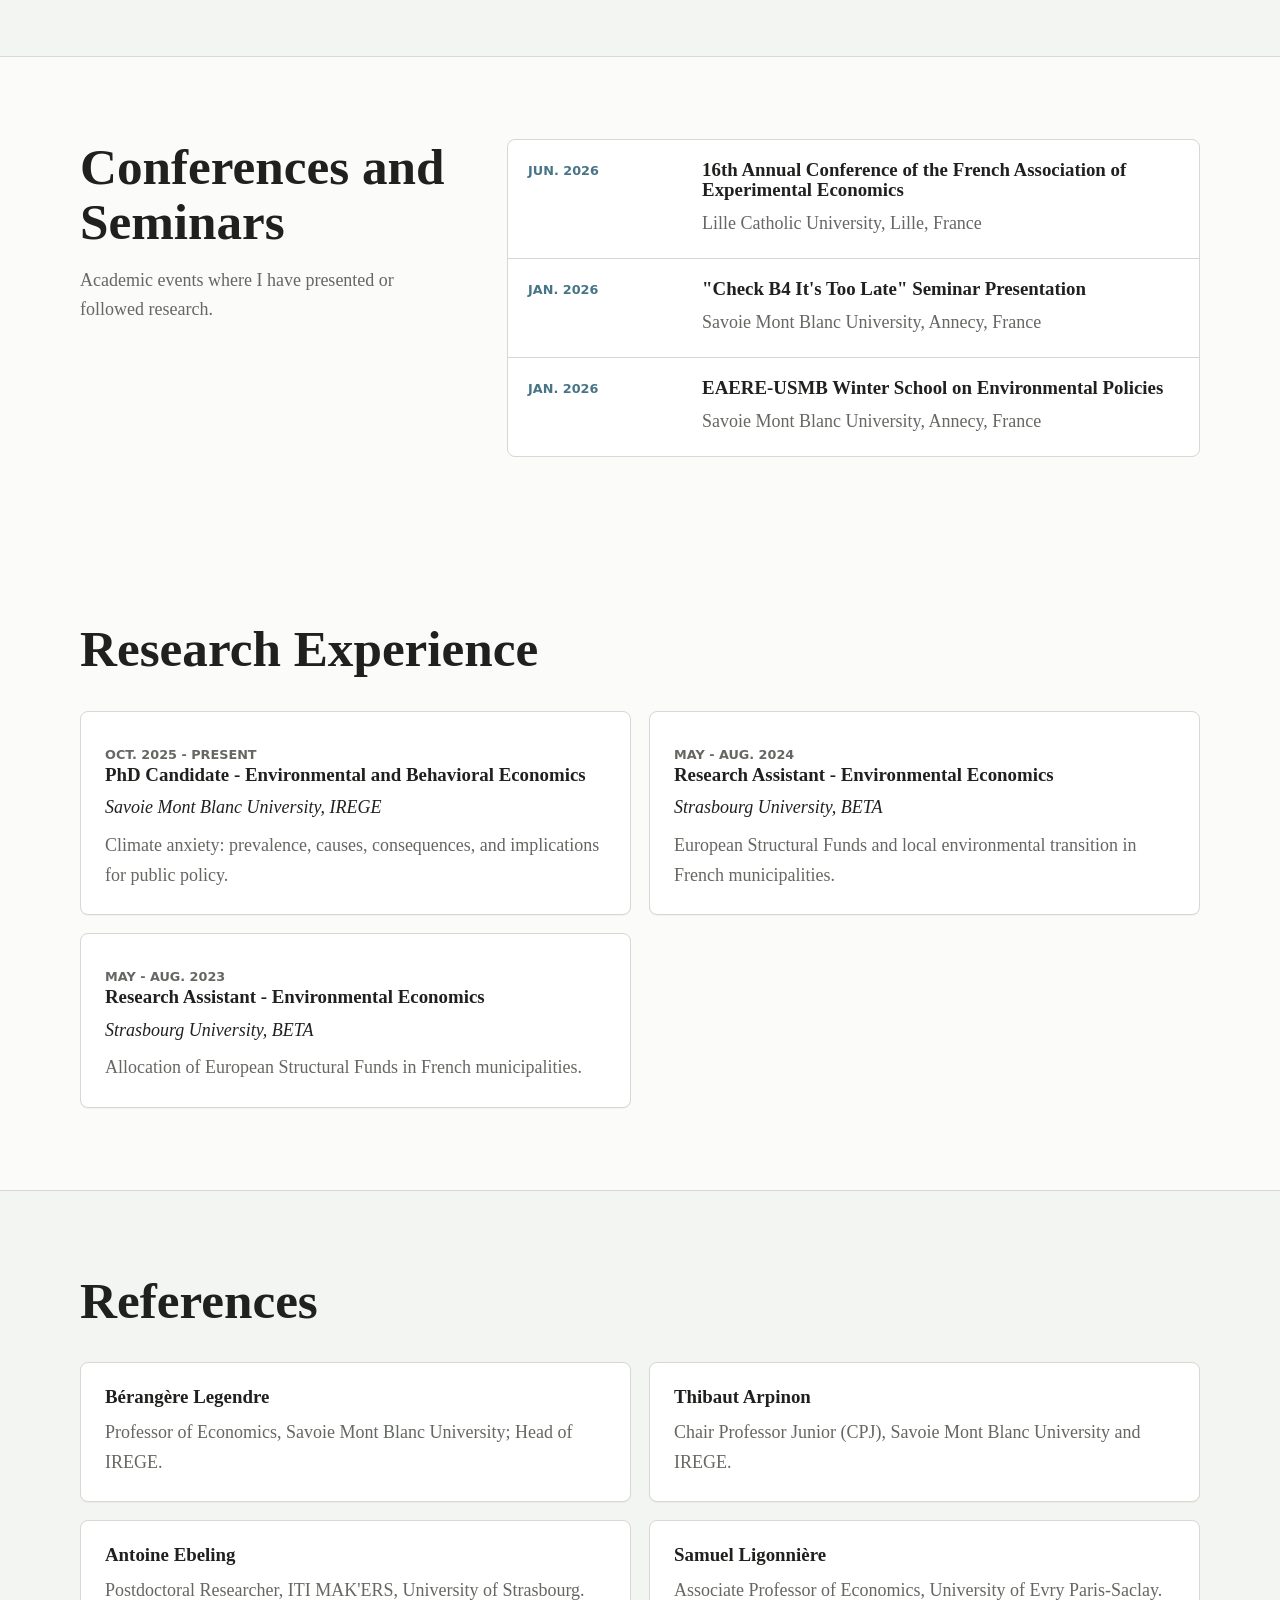
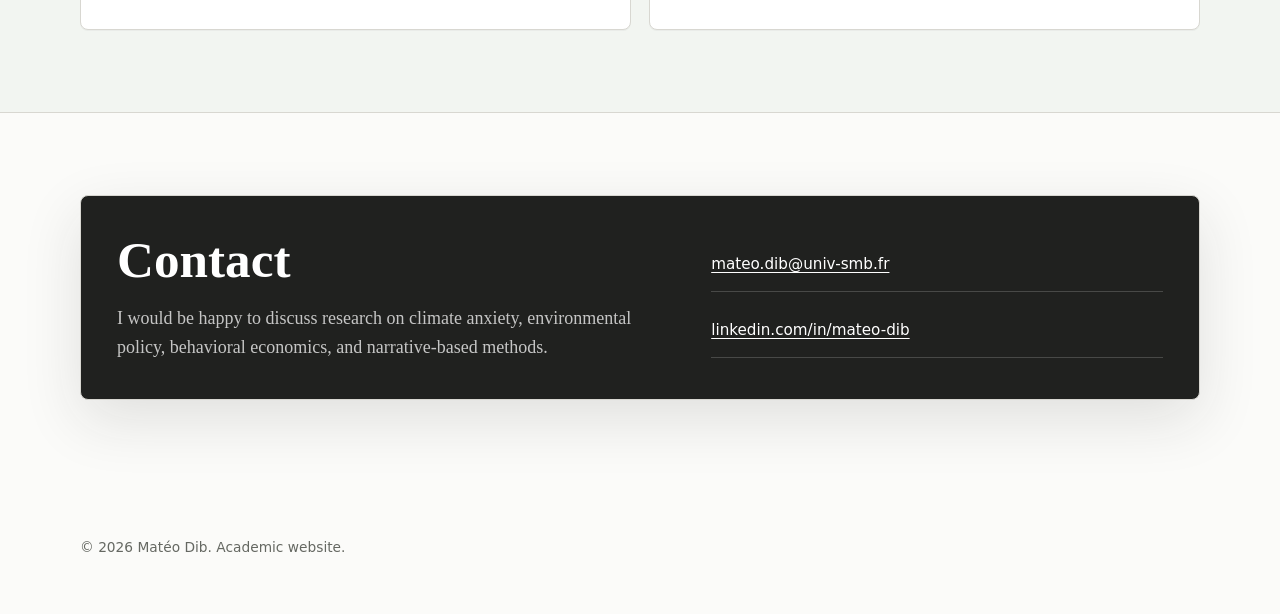
==== commit 65a8b32b: "Update projects CV order and references" ====
--- a/index.html
+++ b/index.html
@@ -101,9 +101,10 @@
       <nav class="site-nav" id="site-navigation" aria-label="Primary navigation" data-site-nav>
         <a href="#thesis">Thesis</a>
         <a href="#research">Projects</a>
+        <a href="#cv">CV</a>
         <a href="#public-profile">Conferences</a>
         <a href="#experience">Experience</a>
-        <a href="#cv">CV</a>
+        <a href="#references">References</a>
         <a href="#contact">Contact</a>
       </nav>
     </header>
@@ -164,115 +165,31 @@
         <div class="section-inner">
           <div class="section-heading">
             <h2 id="research-title">Current projects</h2>
-            <p>
-              My doctoral research examines the adaptive and maladaptive dimensions of climate
-              anxiety, and how they matter for mitigation and adaptation policies. I study carbon
-              tax acceptability, fertility intentions, and the mental-health effects of extreme
-              weather events through AI-led interviews, experimental designs, and empirical data.
-            </p>
           </div>
 
           <div class="project-grid">
             <article class="project-card">
-              <div class="card-meta">
-                <span>Oct. 2025 - present</span>
-                <span>Annecy, France</span>
-              </div>
-              <h3>PhD thesis in Environmental and Behavioral Economics</h3>
-              <ul>
-                <li>Using AI-led semi-structured interviews to explore the connection between Carbon Tax narratives and climate anxiety (Chapter 1)</li>
-                <li>What Works to Shift Fertility Intentions? Finding a Relevant Policy Using an Incremental Experimental Design (Chapter 2)</li>
-                <li>The Impact of Extreme Weather Events on Climate Anxiety: Evidence from France (Chapter 3)</li>
-              </ul>
-            </article>
-
-            <p class="project-note">
-              Because my thesis examines climate anxiety, narratives, lived experiences, and
-              behavioral mechanisms, its topic and methodology are closely connected to
-              environmental psychology. This makes it relevant to develop a dedicated side paper
-              using psychological concepts and AI-led interviews.
-            </p>
+              <h3>Using AI-led semi-structured interviews to explore the connection between Carbon Tax narratives and climate anxiety</h3>
+              <p class="project-status">Working paper coming soon.</p>
+            </article>
 
             <article class="project-card">
-              <div class="card-meta">
-                <span>Jun. 2026 - present</span>
-                <span>Annecy, France</span>
-              </div>
-              <h3>Side project in environmental psychology</h3>
-              <ul>
-                <li>Measuring the determinants and narratives of climate anxiety using AI-led interviews</li>
-              </ul>
-            </article>
-          </div>
-        </div>
-      </section>
-
-      <section class="section muted" id="public-profile" aria-labelledby="profile-title">
-        <div class="section-inner split-layout">
-          <div class="section-heading compact">
-            <h2 id="profile-title">Conferences and Seminars</h2>
-            <p>
-              Academic events where I have presented or followed research.
-            </p>
-          </div>
-
-          <div class="timeline" aria-label="Academic timeline">
-            <article class="timeline-item">
-              <div class="timeline-date">Jun. 2026</div>
-              <div>
-                <h3>16th Annual Conference of the French Association of Experimental Economics</h3>
-                <p>Lille Catholic University, Lille, France</p>
-              </div>
-            </article>
-
-            <article class="timeline-item">
-              <div class="timeline-date">Jan. 2026</div>
-              <div>
-                <h3>"Check B4 It's Too Late" Seminar Presentation</h3>
-                <p>Savoie Mont Blanc University, Annecy, France</p>
-              </div>
-            </article>
-
-            <article class="timeline-item">
-              <div class="timeline-date">Jan. 2026</div>
-              <div>
-                <h3>EAERE-USMB Winter School on Environmental Policies</h3>
-                <p>Savoie Mont Blanc University, Annecy, France</p>
-              </div>
-            </article>
-
-          </div>
-        </div>
-      </section>
-
-      <section class="section" id="experience" aria-labelledby="experience-title">
-        <div class="section-inner">
-          <div class="section-heading">
-            <h2 id="experience-title">Research Experience</h2>
-          </div>
-
-          <div class="experience-grid">
-            <article class="experience-item">
-              <p class="item-date">Oct. 2025 - present</p>
-              <h3>PhD Candidate - Environmental and Behavioral Economics</h3>
-              <p class="institution">Savoie Mont Blanc University, IREGE</p>
-              <p>Climate anxiety: prevalence, causes, consequences, and implications for public policy.</p>
-            </article>
-
-            <article class="experience-item">
-              <p class="item-date">May - Aug. 2024</p>
-              <h3>Research Assistant - Environmental Economics</h3>
-              <p class="institution">Strasbourg University, BETA</p>
-              <p>European Structural Funds and local environmental transition in French municipalities.</p>
-            </article>
-
-            <article class="experience-item">
-              <p class="item-date">May - Aug. 2023</p>
-              <h3>Research Assistant - Environmental Economics</h3>
-              <p class="institution">Strasbourg University, BETA</p>
-              <p>Allocation of European Structural Funds in French municipalities.</p>
-            </article>
-
+              <h3>What Works to Shift Fertility Intentions? Finding a Relevant Policy Using an Incremental Experimental Design</h3>
+              <p class="project-status">
+                Experimental design in progress ·
+                <a href="https://osf.io/aw8tb/files/t2kw4" target="_blank" rel="noreferrer">Poster</a>
+              </p>
+            </article>
+
+            <article class="project-card">
+              <h3>The Impact of Extreme Events on Climate Anxiety: Evidence from France</h3>
+              <p class="project-status">Early stage project, data exploration.</p>
+            </article>
+
+            <article class="project-card">
+              <h3>Measuring the determinants and narratives of climate anxiety using AI-led interviews</h3>
+              <p class="project-status">Working paper coming soon.</p>
+            </article>
           </div>
         </div>
       </section>
@@ -299,6 +216,114 @@
         </div>
       </section>
 
+      <section class="section" id="public-profile" aria-labelledby="profile-title">
+        <div class="section-inner split-layout">
+          <div class="section-heading compact">
+            <h2 id="profile-title">Conferences and Seminars</h2>
+            <p>
+              Academic events where I have presented or followed research.
+            </p>
+          </div>
+
+          <div class="timeline" aria-label="Academic timeline">
+            <article class="timeline-item">
+              <div class="timeline-date">Jun. 2026</div>
+              <div>
+                <h3>16th Annual Conference of the French Association of Experimental Economics</h3>
+                <p>Lille Catholic University, Lille, France</p>
+              </div>
+            </article>
+
+            <article class="timeline-item">
+              <div class="timeline-date">Jan. 2026</div>
+              <div>
+                <h3>"Check B4 It's Too Late" Seminar Presentation</h3>
+                <p>Savoie Mont Blanc University, Annecy, France</p>
+              </div>
+            </article>
+
+            <article class="timeline-item">
+              <div class="timeline-date">Jan. 2026</div>
+              <div>
+                <h3>EAERE-USMB Winter School on Environmental Policies</h3>
+                <p>Savoie Mont Blanc University, Annecy, France</p>
+              </div>
+            </article>
+
+          </div>
+        </div>
+      </section>
+
+      <section class="section" id="experience" aria-labelledby="experience-title">
+        <div class="section-inner">
+          <div class="section-heading">
+            <h2 id="experience-title">Research Experience</h2>
+          </div>
+
+          <div class="experience-grid">
+            <article class="experience-item">
+              <p class="item-date">Oct. 2025 - present</p>
+              <h3>PhD Candidate - Environmental and Behavioral Economics</h3>
+              <p class="institution">Savoie Mont Blanc University, IREGE</p>
+              <p>Climate anxiety: prevalence, causes, consequences, and implications for public policy.</p>
+            </article>
+
+            <article class="experience-item">
+              <p class="item-date">May - Aug. 2024</p>
+              <h3>Research Assistant - Environmental Economics</h3>
+              <p class="institution">Strasbourg University, BETA</p>
+              <p>European Structural Funds and local environmental transition in French municipalities.</p>
+            </article>
+
+            <article class="experience-item">
+              <p class="item-date">May - Aug. 2023</p>
+              <h3>Research Assistant - Environmental Economics</h3>
+              <p class="institution">Strasbourg University, BETA</p>
+              <p>Allocation of European Structural Funds in French municipalities.</p>
+            </article>
+
+          </div>
+        </div>
+      </section>
+
+      <section class="section muted" id="references" aria-labelledby="references-title">
+        <div class="section-inner">
+          <div class="section-heading">
+            <h2 id="references-title">References</h2>
+          </div>
+
+          <div class="reference-grid">
+            <article class="reference-card">
+              <h3>
+                <a href="https://sites.google.com/view/berangerelegendre/home" target="_blank" rel="noreferrer">Bérangère Legendre</a>
+              </h3>
+              <p class="reference-position">Professor of Economics, Savoie Mont Blanc University; Head of IREGE.</p>
+            </article>
+
+            <article class="reference-card">
+              <h3>
+                <a href="https://sites.google.com/view/thibautarpinon/home" target="_blank" rel="noreferrer">Thibaut Arpinon</a>
+              </h3>
+              <p class="reference-position">Chair Professor Junior (CPJ), Savoie Mont Blanc University and IREGE.</p>
+            </article>
+
+            <article class="reference-card">
+              <h3>
+                <a href="https://sites.google.com/view/antoine-ebeling/home" target="_blank" rel="noreferrer">Antoine Ebeling</a>
+              </h3>
+              <p class="reference-position">Postdoctoral Researcher, ITI MAK'ERS, University of Strasbourg.</p>
+            </article>
+
+            <article class="reference-card">
+              <h3>
+                <a href="https://samuelligonniere.com/" target="_blank" rel="noreferrer">Samuel Ligonnière</a>
+              </h3>
+              <p class="reference-position">Associate Professor of Economics, University of Evry Paris-Saclay.</p>
+            </article>
+          </div>
+        </div>
+      </section>
+
       <section class="section contact-section" id="contact" aria-labelledby="contact-title">
         <div class="section-inner contact-panel">
           <div>
--- a/styles.css
+++ b/styles.css
@@ -238,8 +238,8 @@
 }
 
 .hero-portrait {
-  width: min(292px, 58vw);
-  margin: 0 auto 26px;
+  width: min(132px, 38vw);
+  margin: 0 auto 16px;
 }
 
 .hero-portrait img {
@@ -456,19 +456,19 @@
   color: var(--muted);
 }
 
-#research .section-heading,
-#research .project-note {
+#research .section-heading {
   max-width: none;
 }
 
 .project-grid {
   display: grid;
   grid-template-columns: 1fr;
-  gap: 18px;
+  gap: 14px;
 }
 
 .project-card,
-.experience-item {
+.experience-item,
+.reference-card {
   border: 1px solid var(--line);
   border-radius: var(--radius);
   background: var(--surface);
@@ -476,16 +476,25 @@
 }
 
 .project-card {
-  display: grid;
-  grid-template-columns: minmax(160px, 230px) minmax(0, 1fr);
-  gap: 12px 28px;
   padding: 24px;
 }
 
-.project-note {
-  max-width: 860px;
-  margin: 0;
+.project-card h3 {
+  max-width: 980px;
+  line-height: 1.28;
+}
+
+.project-status {
+  margin: 10px 0 0;
   color: var(--muted);
+  font-family: Inter, ui-sans-serif, system-ui, -apple-system, BlinkMacSystemFont, "Segoe UI", sans-serif;
+  font-size: 0.88rem;
+  font-weight: 750;
+}
+
+.project-status a {
+  color: var(--lake);
+  text-decoration-thickness: 0.08em;
 }
 
 .logo-grid {
@@ -540,11 +549,6 @@
   text-transform: uppercase;
 }
 
-.project-card h3,
-.project-card ul {
-  grid-column: 2;
-}
-
 .institution {
   margin: 8px 0 0;
   color: var(--muted);
@@ -610,12 +614,32 @@
   gap: 18px;
 }
 
-.experience-item {
+.experience-item,
+.reference-card {
   padding: 24px;
 }
 
 .experience-item .institution {
   color: var(--ink);
+}
+
+.reference-grid {
+  display: grid;
+  grid-template-columns: repeat(2, minmax(0, 1fr));
+  gap: 18px;
+}
+
+.reference-card h3 a {
+  text-decoration: none;
+}
+
+.reference-card h3 a:hover {
+  text-decoration: underline;
+}
+
+.reference-position {
+  margin: 10px 0 0;
+  color: var(--muted);
 }
 
 .cv-panel {
@@ -758,17 +782,12 @@
 
   .project-grid,
   .experience-grid,
+  .reference-grid,
   .logo-grid {
     grid-template-columns: 1fr;
   }
 
-  .project-card {
-    grid-template-columns: 1fr;
-  }
-
-  .card-meta,
-  .project-card h3,
-  .project-card ul {
+  .card-meta {
     grid-column: auto;
   }
 
@@ -800,8 +819,8 @@
   }
 
   .hero-portrait {
-    width: min(230px, 60vw);
-    margin-bottom: 22px;
+    width: min(108px, 38vw);
+    margin-bottom: 14px;
   }
 
   .hero-media {
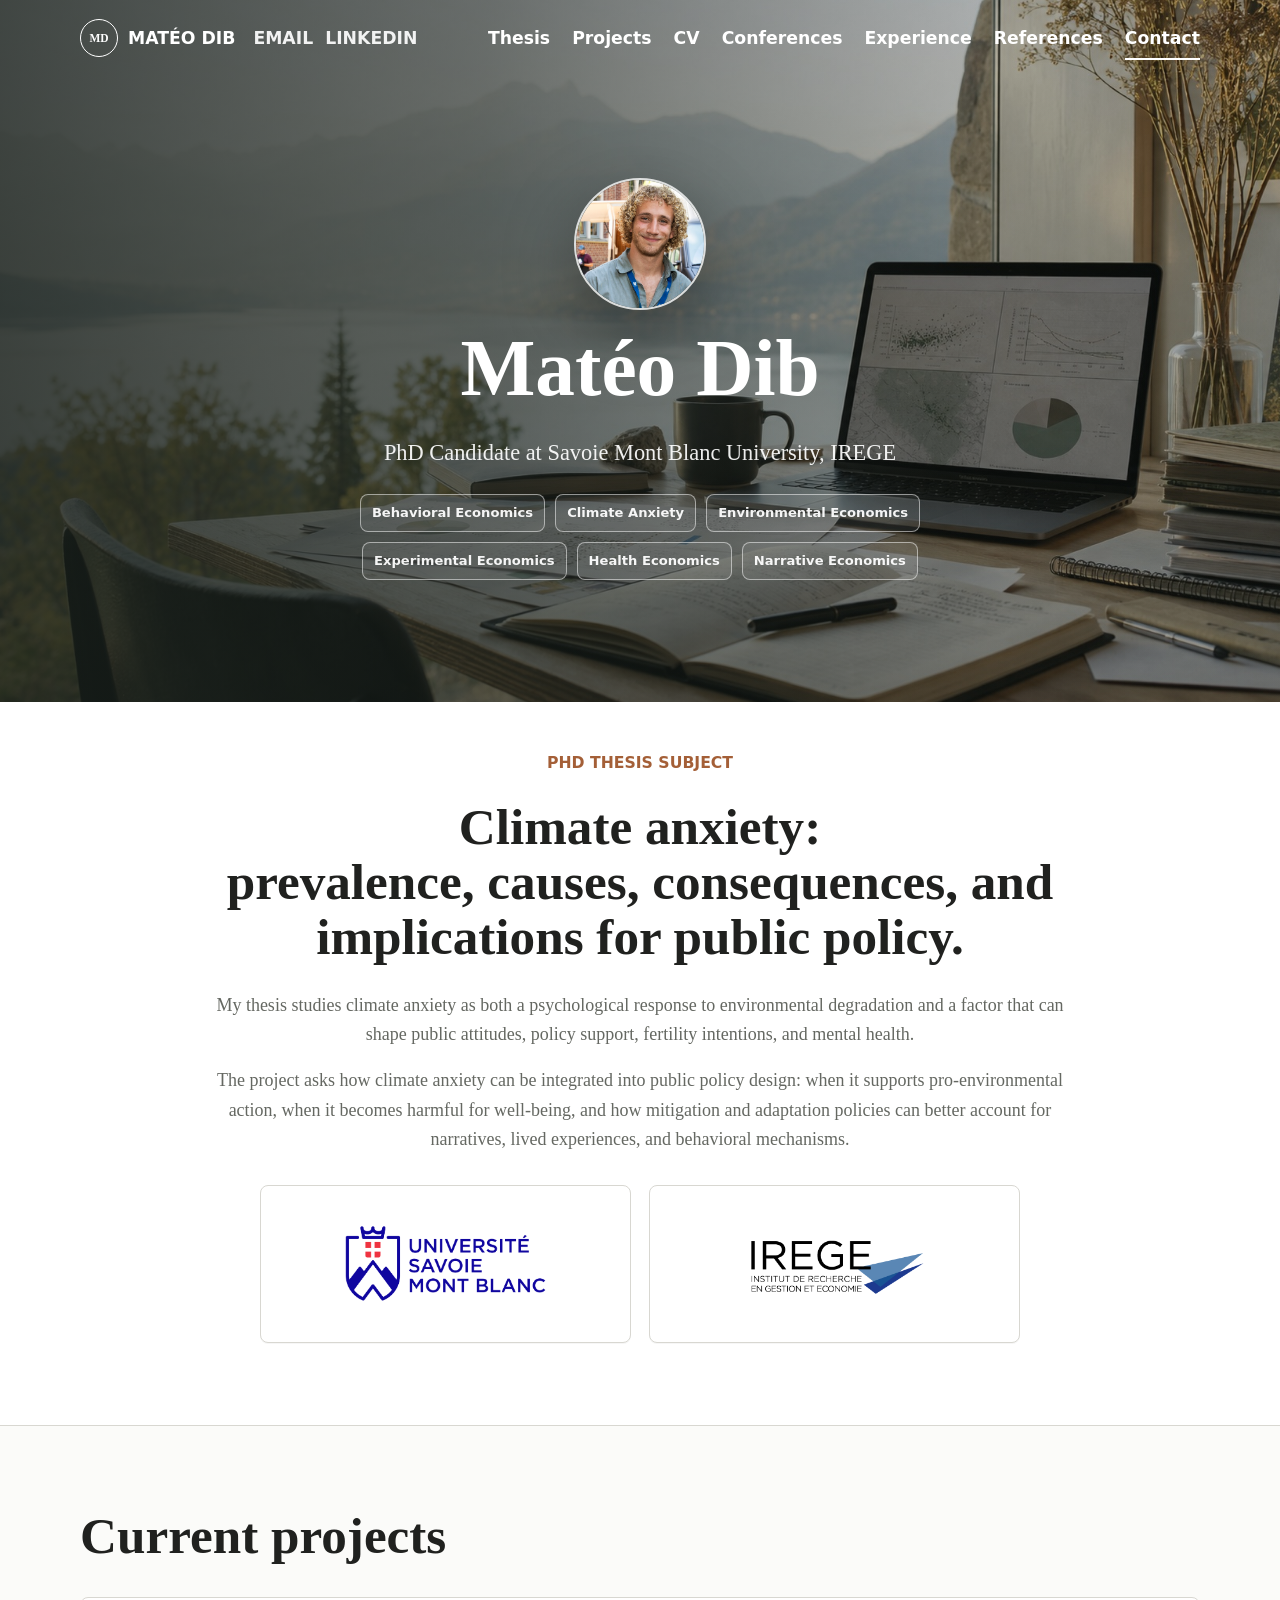
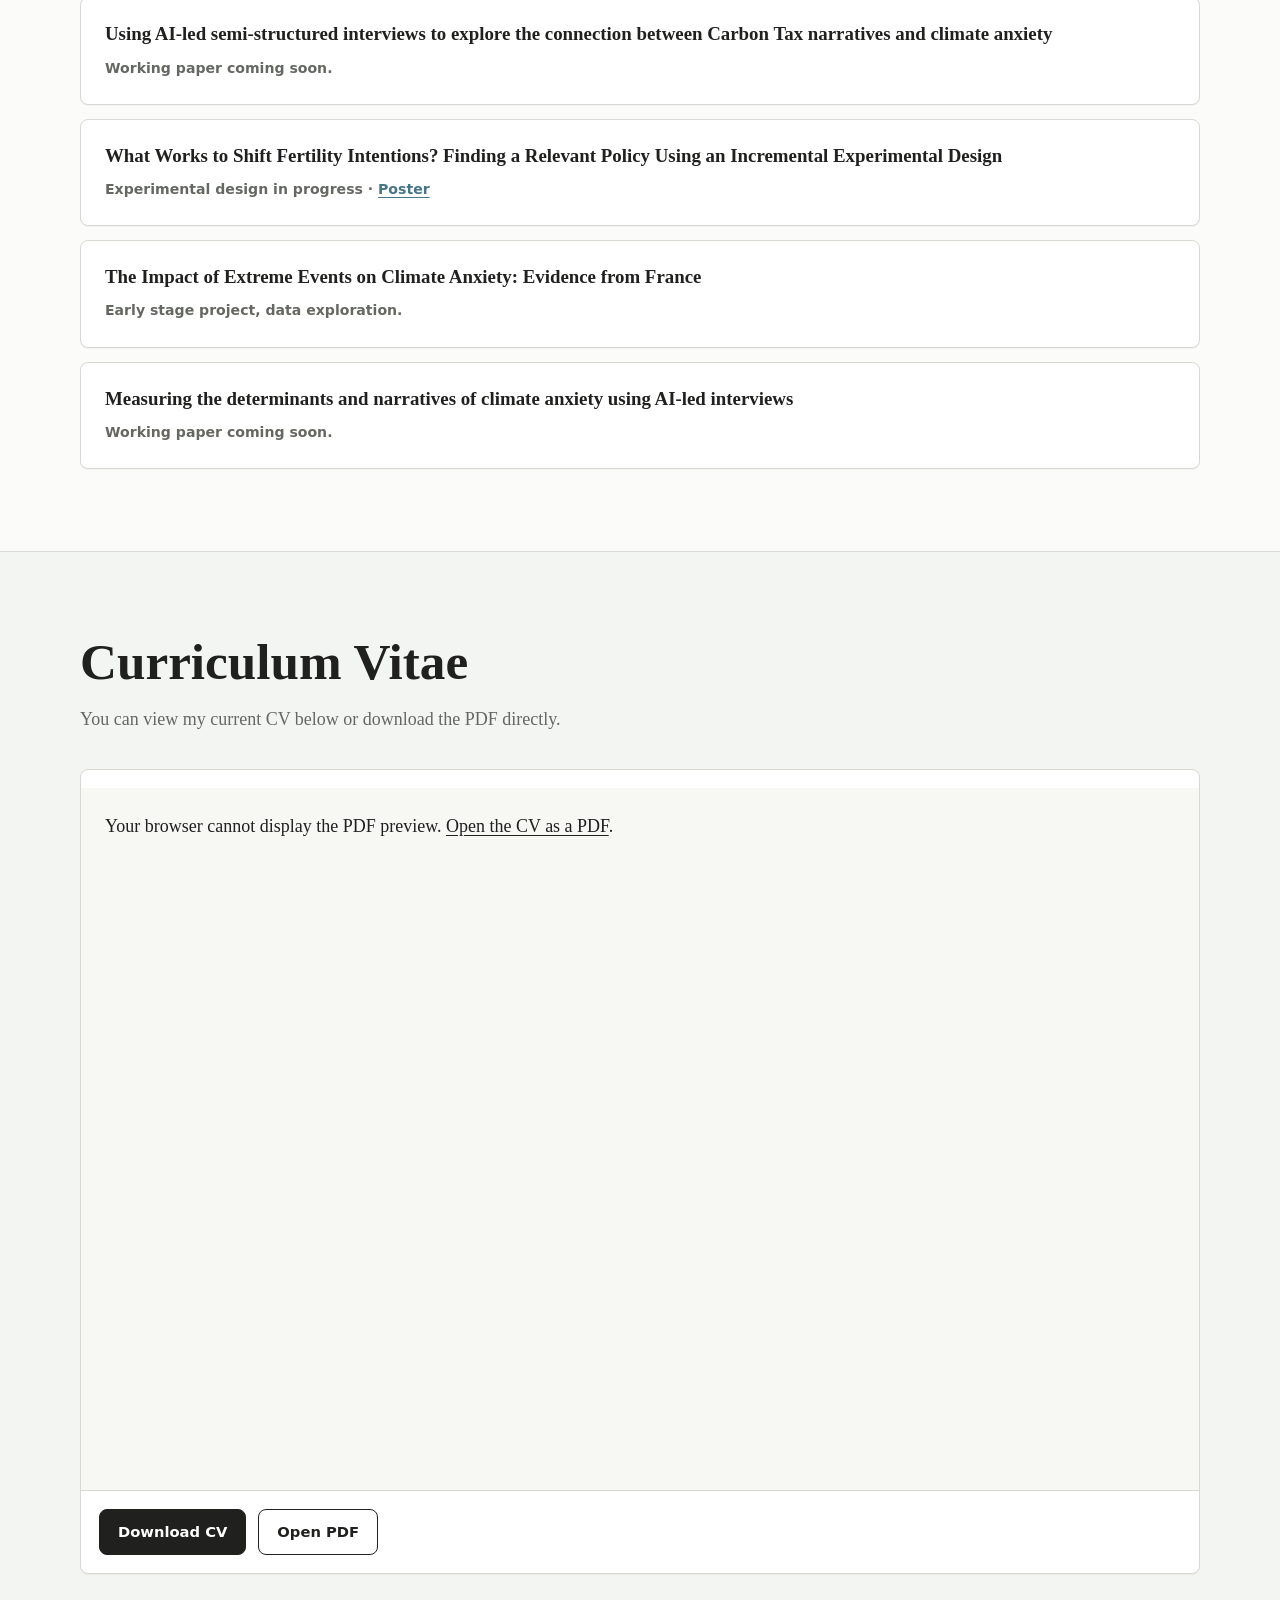
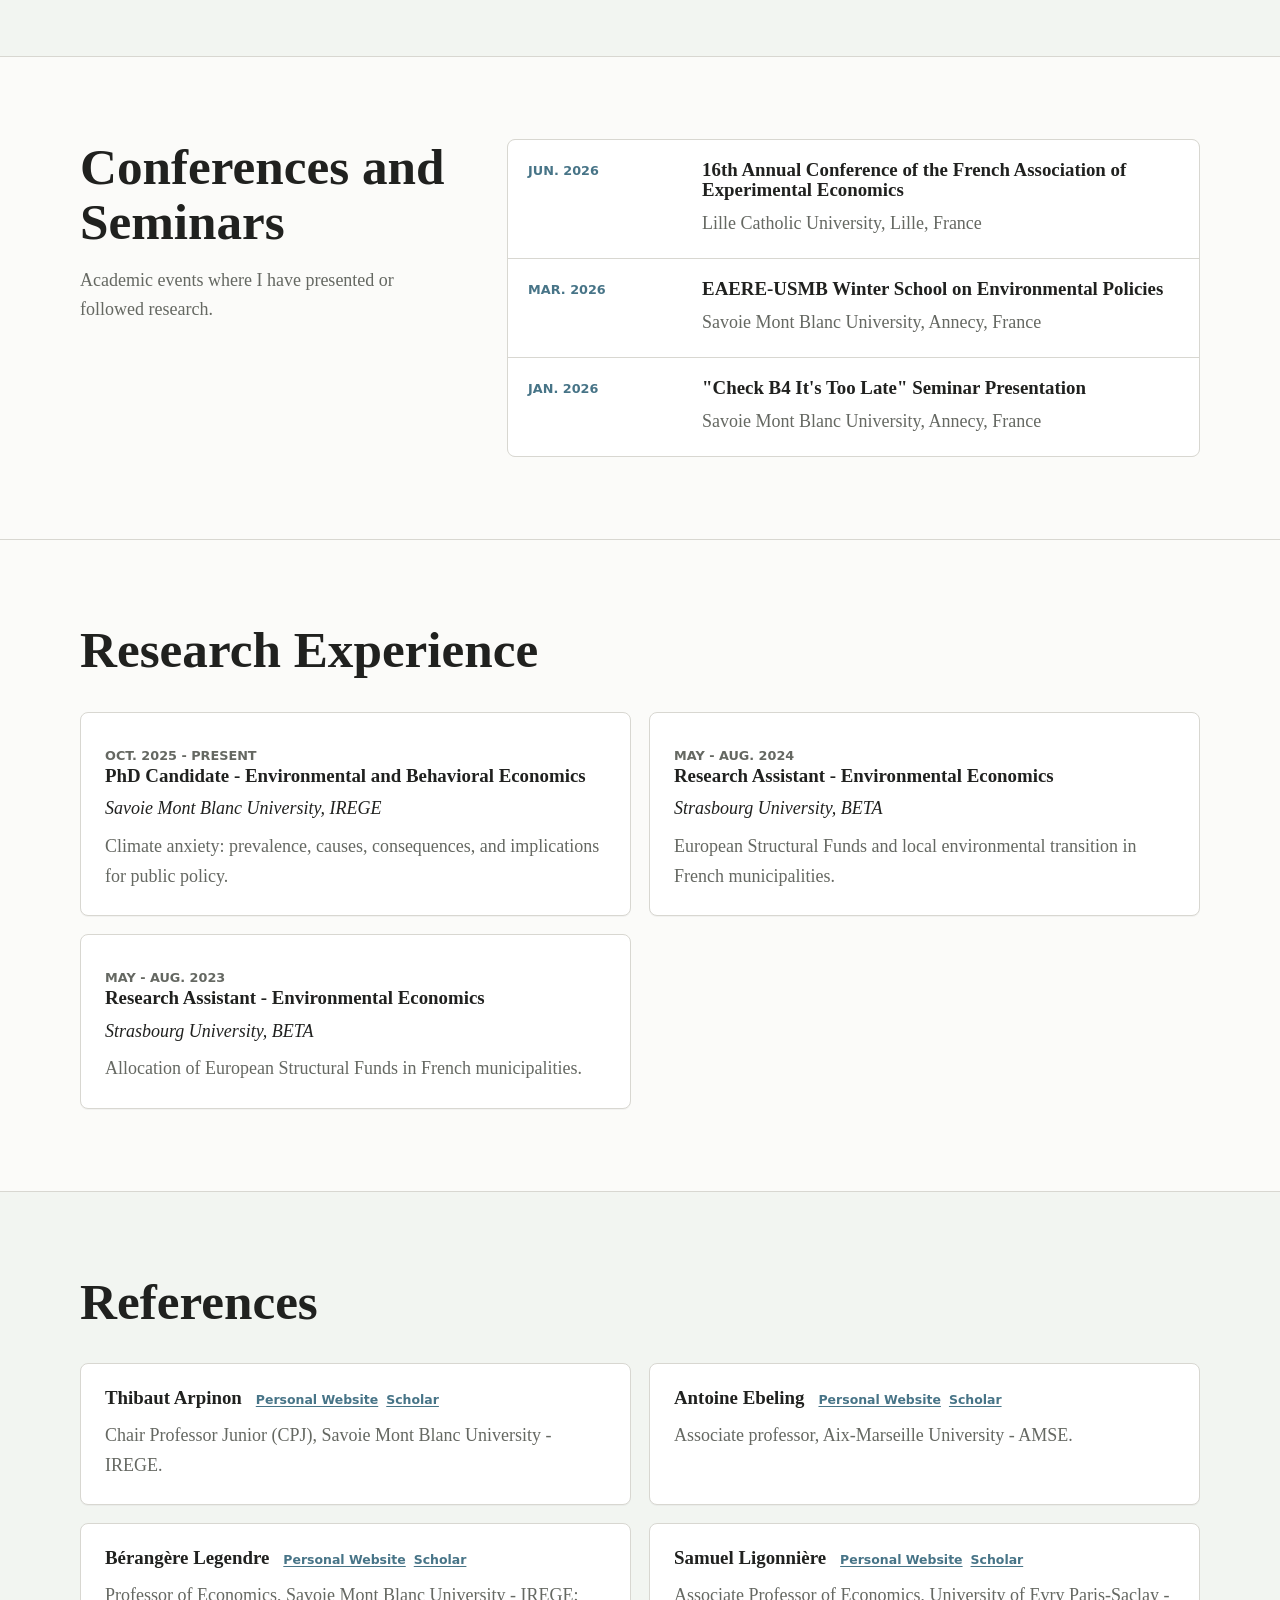
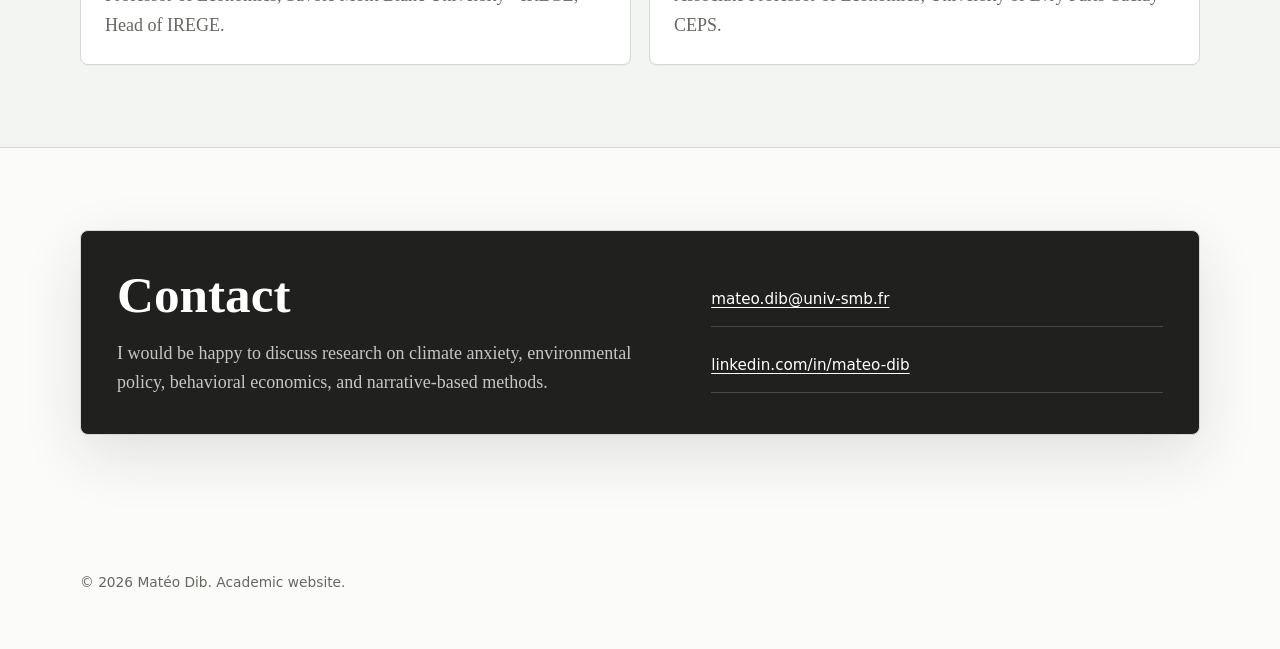
==== commit de65bbe7: "Refine references and conference timeline" ====
--- a/index.html
+++ b/index.html
@@ -235,6 +235,14 @@
             </article>
 
             <article class="timeline-item">
+              <div class="timeline-date">Mar. 2026</div>
+              <div>
+                <h3>EAERE-USMB Winter School on Environmental Policies</h3>
+                <p>Savoie Mont Blanc University, Annecy, France</p>
+              </div>
+            </article>
+
+            <article class="timeline-item">
               <div class="timeline-date">Jan. 2026</div>
               <div>
                 <h3>"Check B4 It's Too Late" Seminar Presentation</h3>
@@ -242,19 +250,11 @@
               </div>
             </article>
 
-            <article class="timeline-item">
-              <div class="timeline-date">Jan. 2026</div>
-              <div>
-                <h3>EAERE-USMB Winter School on Environmental Policies</h3>
-                <p>Savoie Mont Blanc University, Annecy, France</p>
-              </div>
-            </article>
-
-          </div>
-        </div>
-      </section>
-
-      <section class="section" id="experience" aria-labelledby="experience-title">
+          </div>
+        </div>
+      </section>
+
+      <section class="section section-divider" id="experience" aria-labelledby="experience-title">
         <div class="section-inner">
           <div class="section-heading">
             <h2 id="experience-title">Research Experience</h2>
@@ -294,31 +294,47 @@
 
           <div class="reference-grid">
             <article class="reference-card">
-              <h3>
-                <a href="https://sites.google.com/view/berangerelegendre/home" target="_blank" rel="noreferrer">Bérangère Legendre</a>
-              </h3>
-              <p class="reference-position">Professor of Economics, Savoie Mont Blanc University; Head of IREGE.</p>
+              <div class="reference-header">
+                <h3>Thibaut Arpinon</h3>
+                <div class="reference-links">
+                  <a href="https://sites.google.com/view/thibautarpinon/home" target="_blank" rel="noreferrer">Personal Website</a>
+                  <a href="https://scholar.google.com/citations?user=WpSJ4YQAAAAJ&hl=en" target="_blank" rel="noreferrer">Scholar</a>
+                </div>
+              </div>
+              <p class="reference-position">Chair Professor Junior (CPJ), Savoie Mont Blanc University - IREGE.</p>
             </article>
 
             <article class="reference-card">
-              <h3>
-                <a href="https://sites.google.com/view/thibautarpinon/home" target="_blank" rel="noreferrer">Thibaut Arpinon</a>
-              </h3>
-              <p class="reference-position">Chair Professor Junior (CPJ), Savoie Mont Blanc University and IREGE.</p>
+              <div class="reference-header">
+                <h3>Antoine Ebeling</h3>
+                <div class="reference-links">
+                  <a href="https://sites.google.com/view/antoine-ebeling/home" target="_blank" rel="noreferrer">Personal Website</a>
+                  <a href="https://scholar.google.com/citations?user=PYZVfIYAAAAJ&hl=en" target="_blank" rel="noreferrer">Scholar</a>
+                </div>
+              </div>
+              <p class="reference-position">Associate professor, Aix-Marseille University - AMSE.</p>
             </article>
 
             <article class="reference-card">
-              <h3>
-                <a href="https://sites.google.com/view/antoine-ebeling/home" target="_blank" rel="noreferrer">Antoine Ebeling</a>
-              </h3>
-              <p class="reference-position">Postdoctoral Researcher, ITI MAK'ERS, University of Strasbourg.</p>
+              <div class="reference-header">
+                <h3>Bérangère Legendre</h3>
+                <div class="reference-links">
+                  <a href="https://sites.google.com/view/berangerelegendre/home" target="_blank" rel="noreferrer">Personal Website</a>
+                  <a href="https://scholar.google.com/citations?view_op=search_authors&mauthors=B%C3%A9rang%C3%A8re+Legendre&hl=en" target="_blank" rel="noreferrer">Scholar</a>
+                </div>
+              </div>
+              <p class="reference-position">Professor of Economics, Savoie Mont Blanc University - IREGE; Head of IREGE.</p>
             </article>
 
             <article class="reference-card">
-              <h3>
-                <a href="https://samuelligonniere.com/" target="_blank" rel="noreferrer">Samuel Ligonnière</a>
-              </h3>
-              <p class="reference-position">Associate Professor of Economics, University of Evry Paris-Saclay.</p>
+              <div class="reference-header">
+                <h3>Samuel Ligonnière</h3>
+                <div class="reference-links">
+                  <a href="https://samuelligonniere.com/" target="_blank" rel="noreferrer">Personal Website</a>
+                  <a href="https://scholar.google.com/citations?view_op=search_authors&mauthors=Samuel+Ligonni%C3%A8re&hl=en" target="_blank" rel="noreferrer">Scholar</a>
+                </div>
+              </div>
+              <p class="reference-position">Associate Professor of Economics, University of Evry Paris-Saclay - CEPS.</p>
             </article>
           </div>
         </div>
--- a/styles.css
+++ b/styles.css
@@ -569,6 +569,10 @@
   border-block: 1px solid var(--line);
 }
 
+.section-divider {
+  border-top: 1px solid var(--line);
+}
+
 .split-layout {
   display: grid;
   grid-template-columns: minmax(260px, 0.7fr) minmax(0, 1.3fr);
@@ -629,12 +633,25 @@
   gap: 18px;
 }
 
-.reference-card h3 a {
-  text-decoration: none;
-}
-
-.reference-card h3 a:hover {
-  text-decoration: underline;
+.reference-header {
+  display: flex;
+  flex-wrap: wrap;
+  align-items: baseline;
+  gap: 8px 14px;
+}
+
+.reference-links {
+  display: inline-flex;
+  flex-wrap: wrap;
+  gap: 8px;
+  font-family: Inter, ui-sans-serif, system-ui, -apple-system, BlinkMacSystemFont, "Segoe UI", sans-serif;
+  font-size: 0.78rem;
+  font-weight: 800;
+}
+
+.reference-links a {
+  color: var(--lake);
+  text-decoration-thickness: 0.08em;
 }
 
 .reference-position {
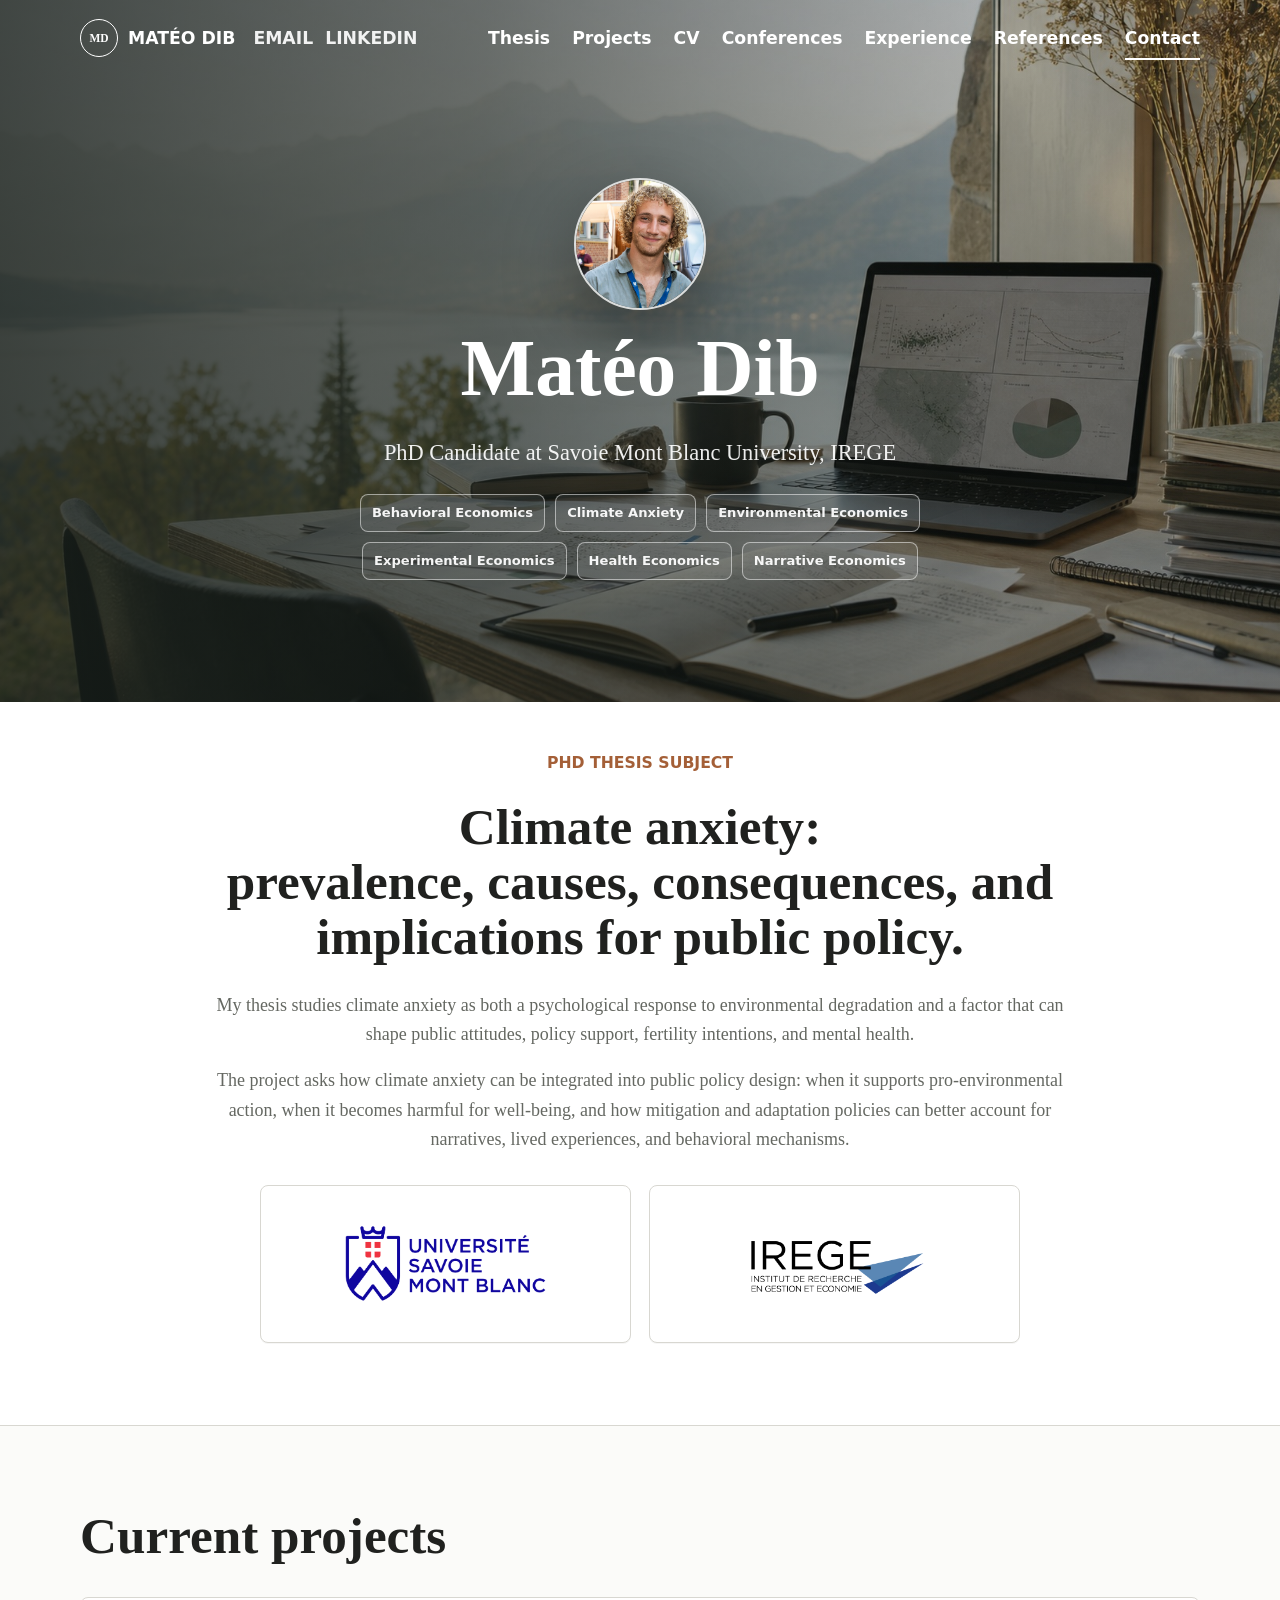
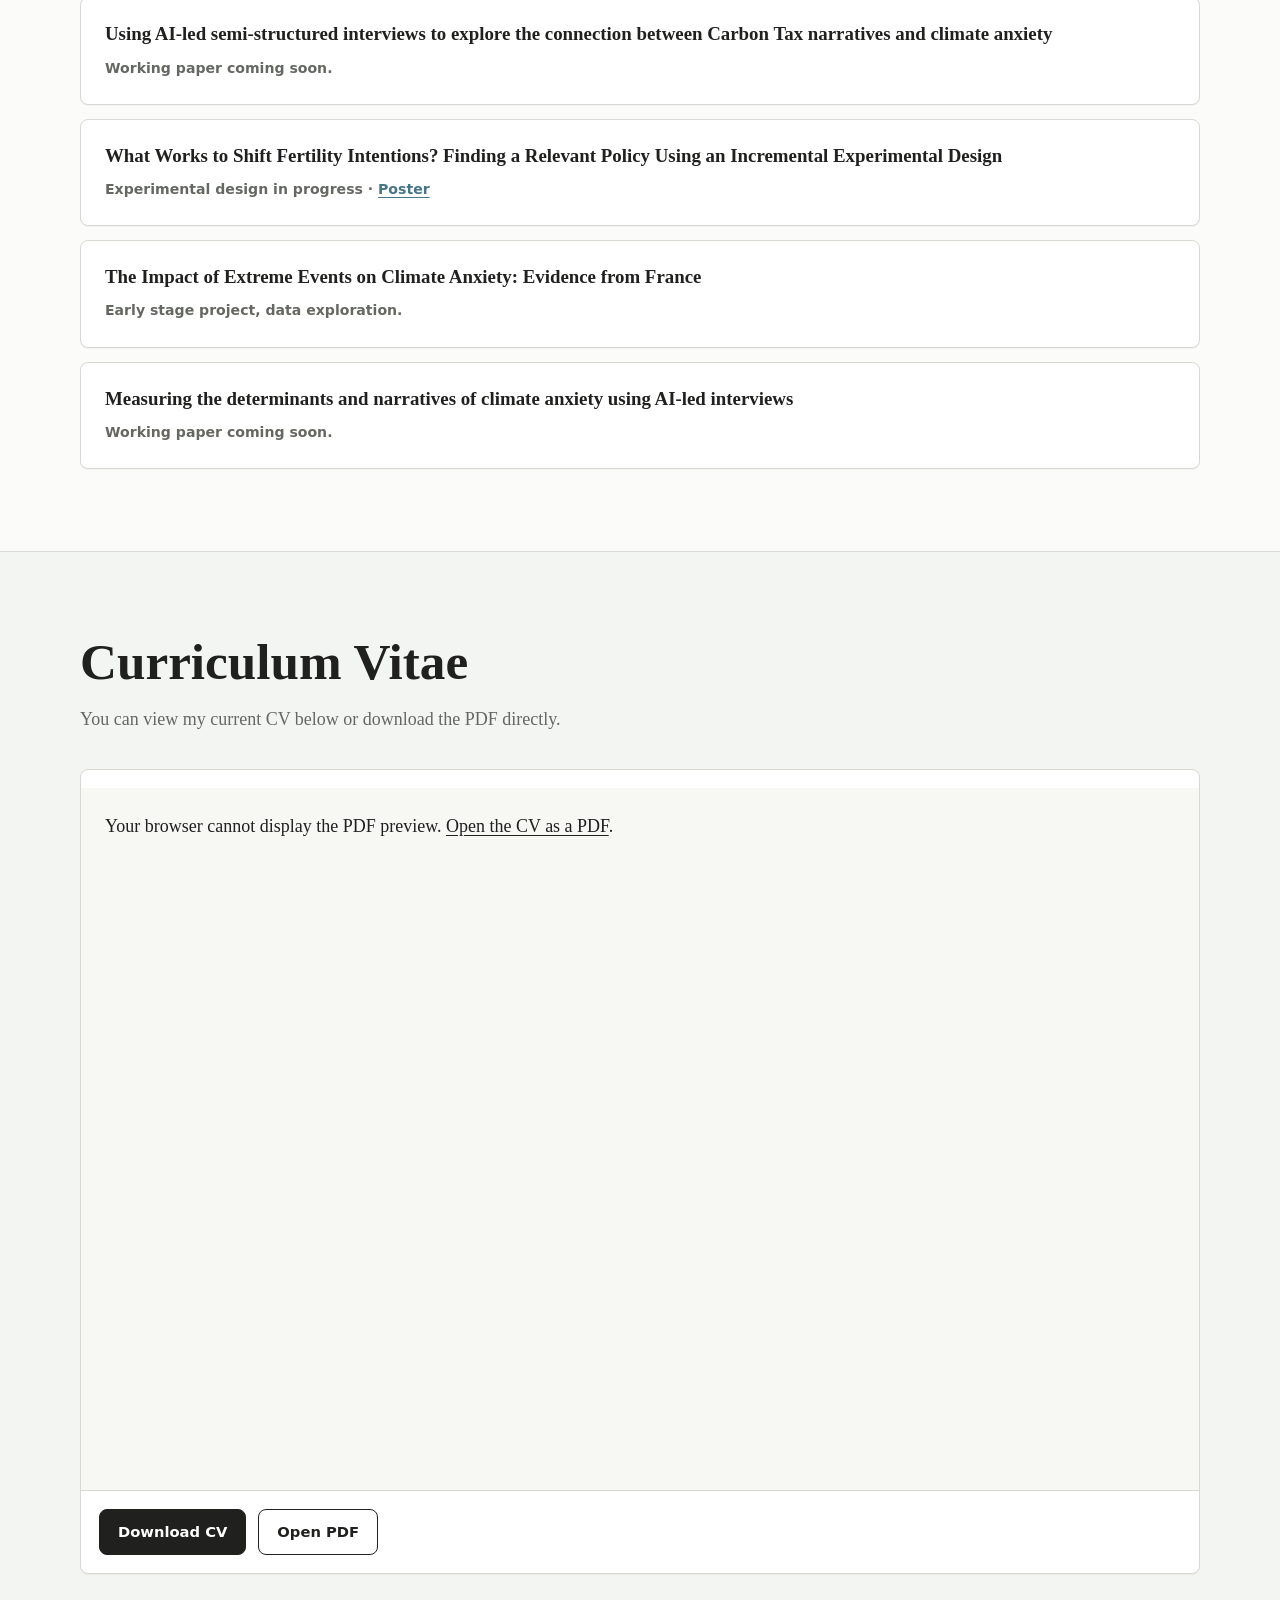
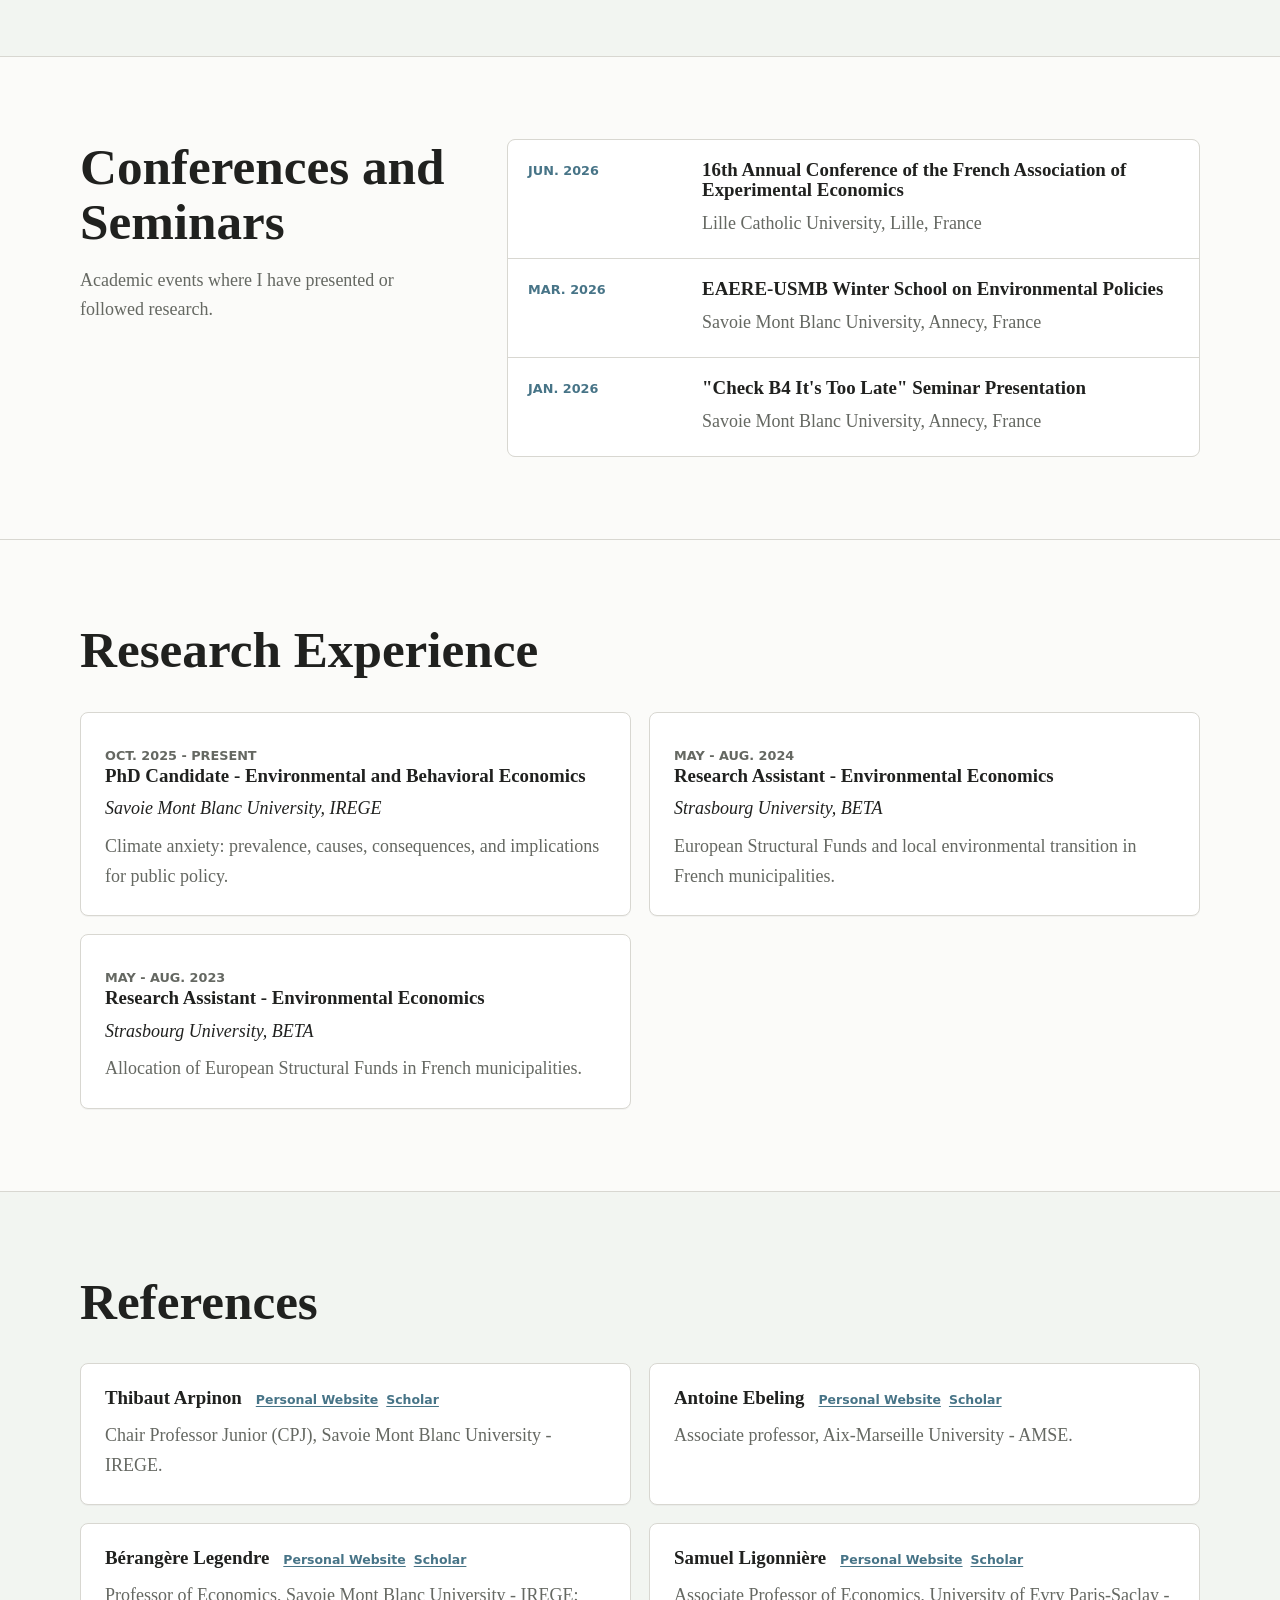
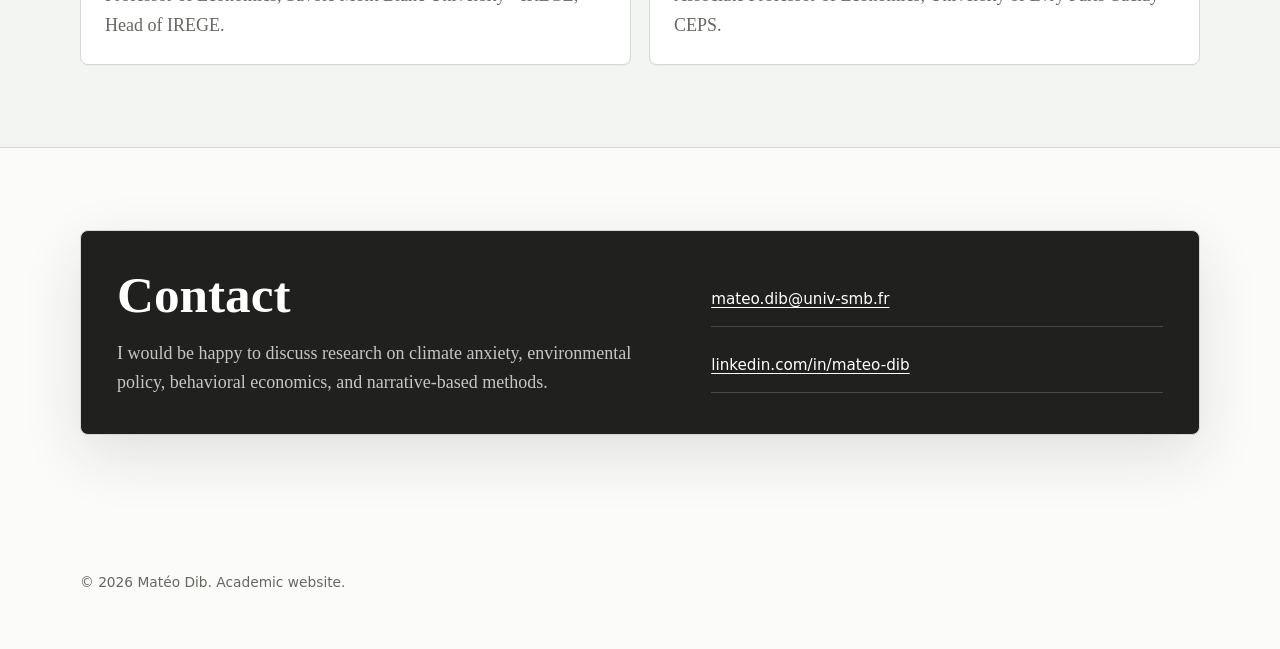
==== commit 5aded9c3: "Update index.html" ====
--- a/index.html
+++ b/index.html
@@ -320,7 +320,7 @@
                 <h3>Bérangère Legendre</h3>
                 <div class="reference-links">
                   <a href="https://sites.google.com/view/berangerelegendre/home" target="_blank" rel="noreferrer">Personal Website</a>
-                  <a href="https://scholar.google.com/citations?view_op=search_authors&mauthors=B%C3%A9rang%C3%A8re+Legendre&hl=en" target="_blank" rel="noreferrer">Scholar</a>
+                  <a href="https://scholar.google.com/citations?hl=en&user=TRPis5EAAAAJ" target="_blank" rel="noreferrer">Scholar</a>
                 </div>
               </div>
               <p class="reference-position">Professor of Economics, Savoie Mont Blanc University - IREGE; Head of IREGE.</p>
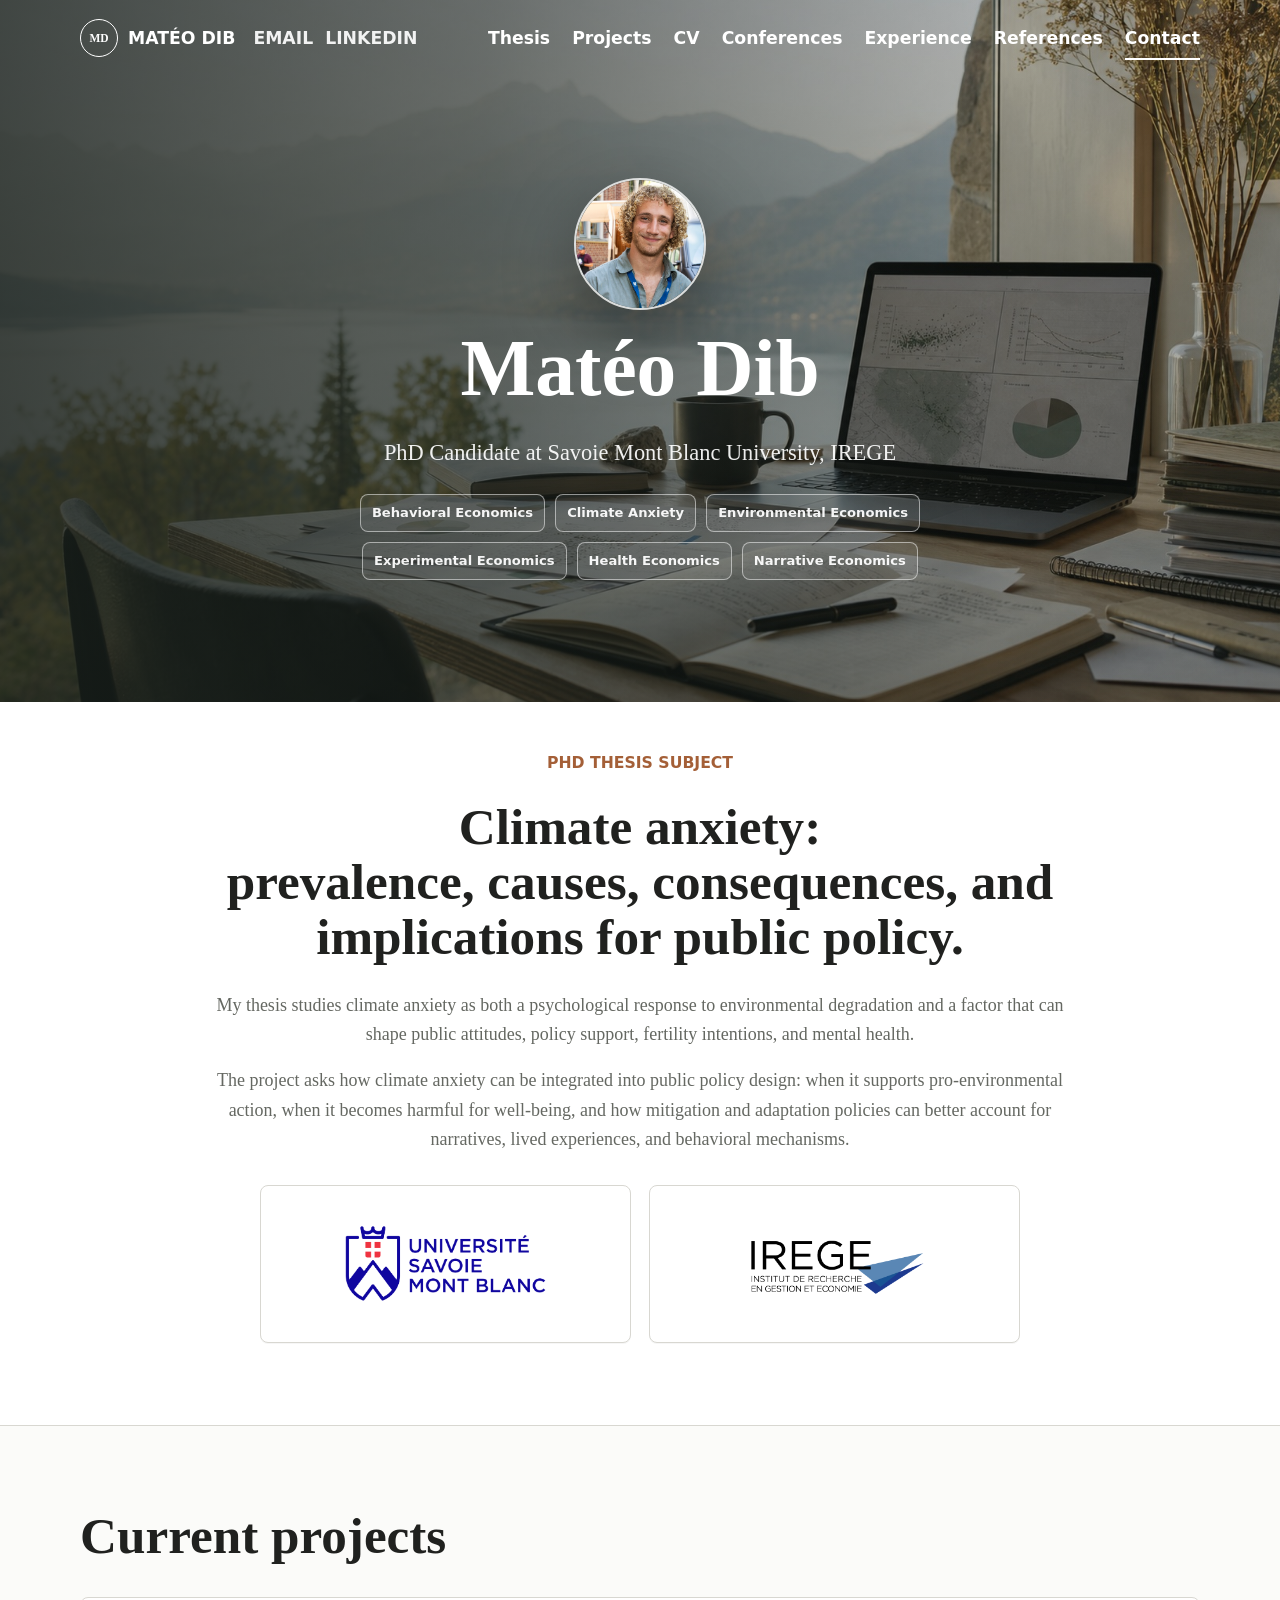
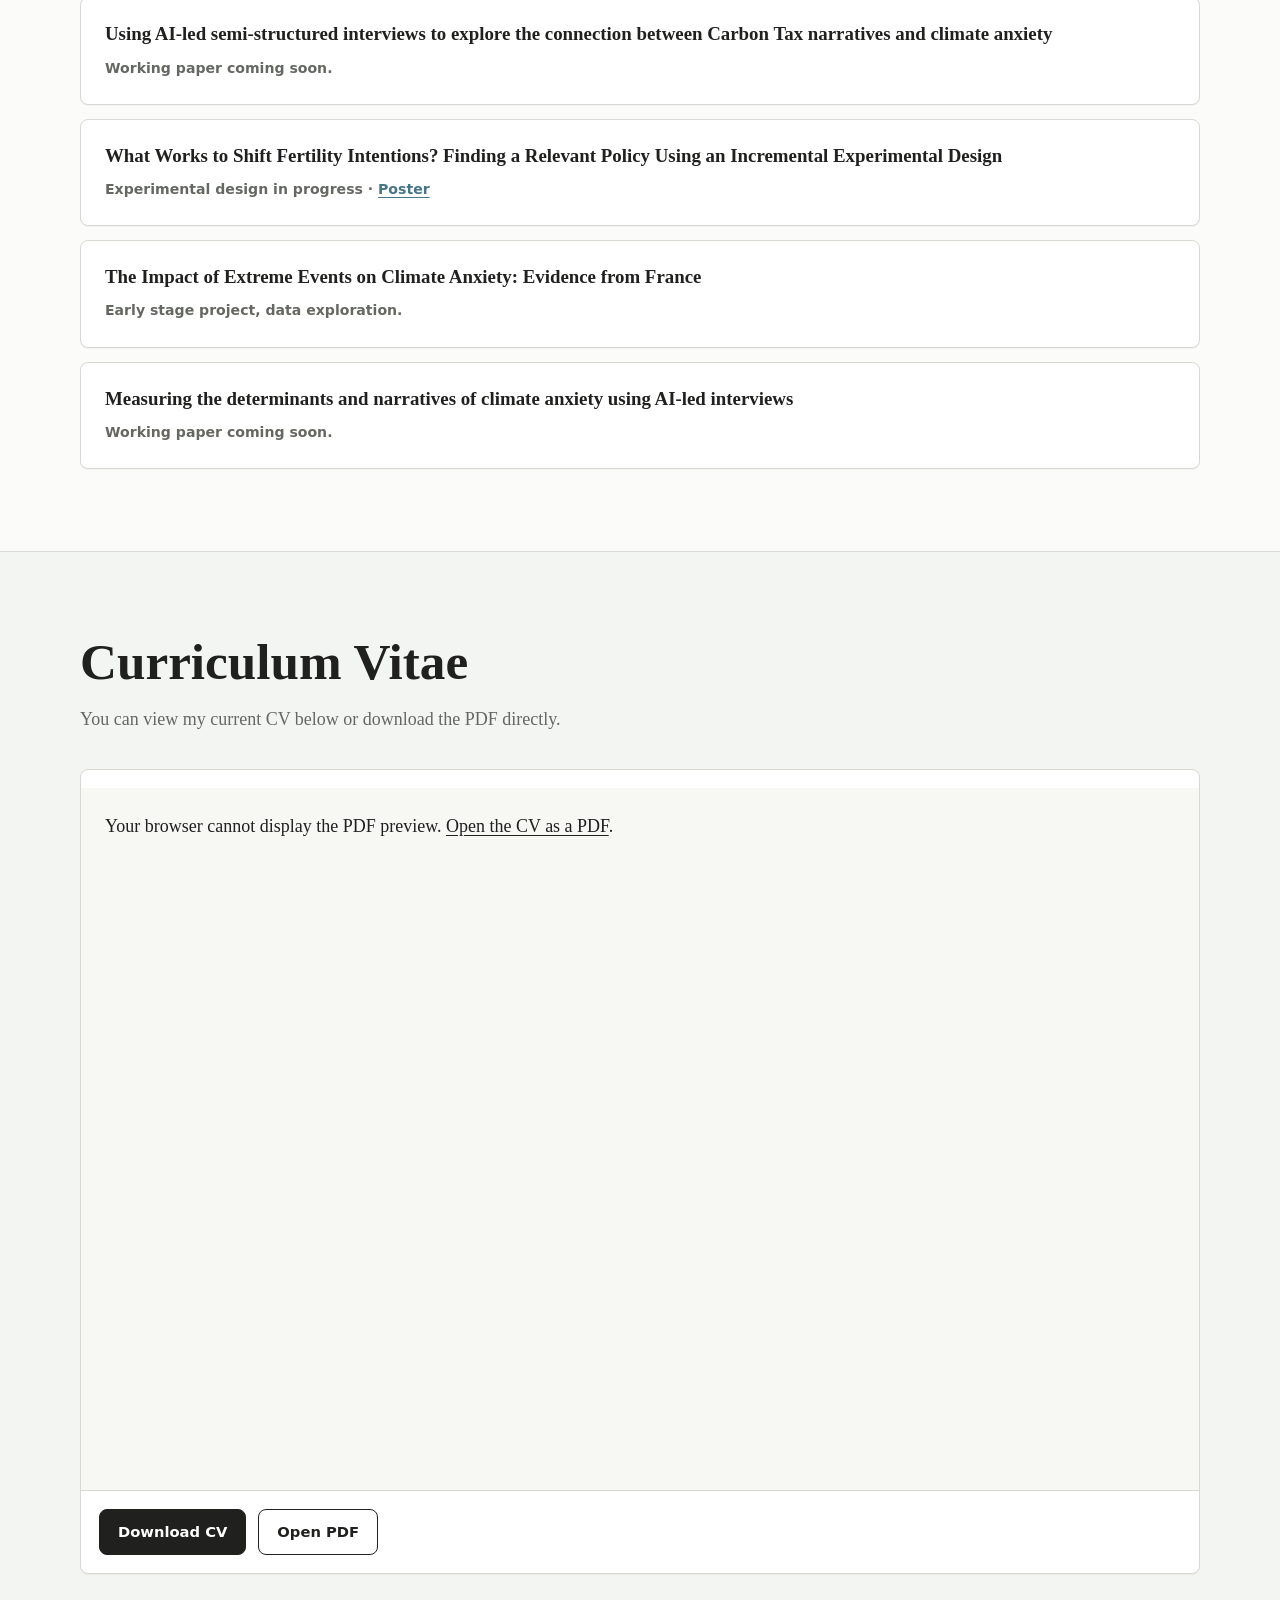
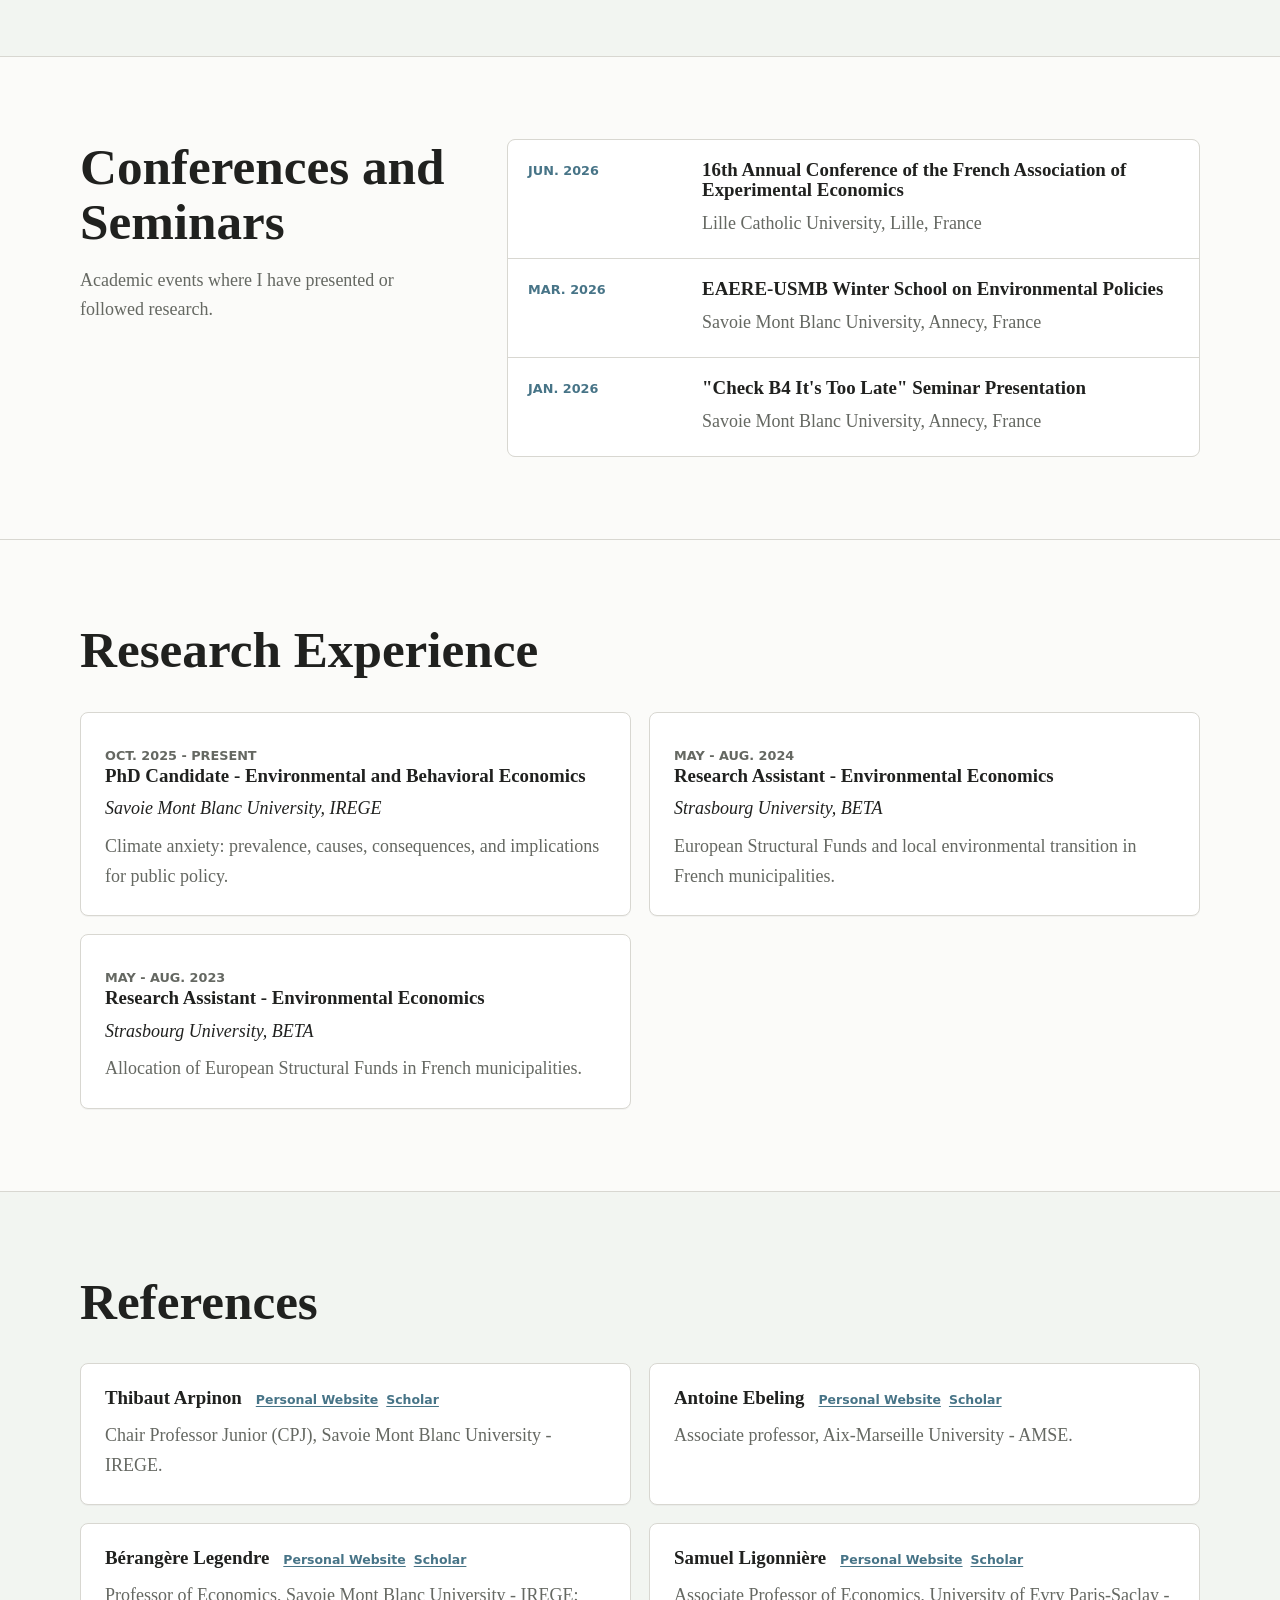
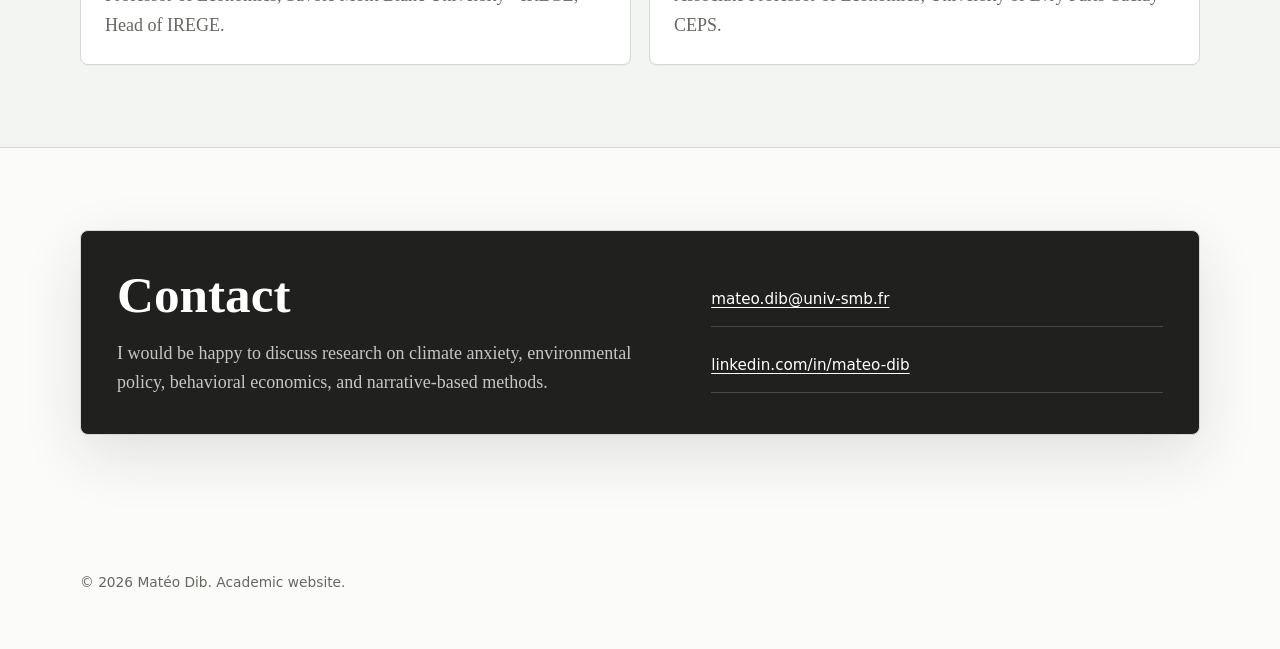
==== commit 4a774ec5: "Update index.html" ====
--- a/index.html
+++ b/index.html
@@ -331,7 +331,7 @@
                 <h3>Samuel Ligonnière</h3>
                 <div class="reference-links">
                   <a href="https://samuelligonniere.com/" target="_blank" rel="noreferrer">Personal Website</a>
-                  <a href="https://scholar.google.com/citations?view_op=search_authors&mauthors=Samuel+Ligonni%C3%A8re&hl=en" target="_blank" rel="noreferrer">Scholar</a>
+                  <a href="https://scholar.google.com/citations?hl=en&user=XBq8HdwAAAAJ" target="_blank" rel="noreferrer">Scholar</a>
                 </div>
               </div>
               <p class="reference-position">Associate Professor of Economics, University of Evry Paris-Saclay - CEPS.</p>
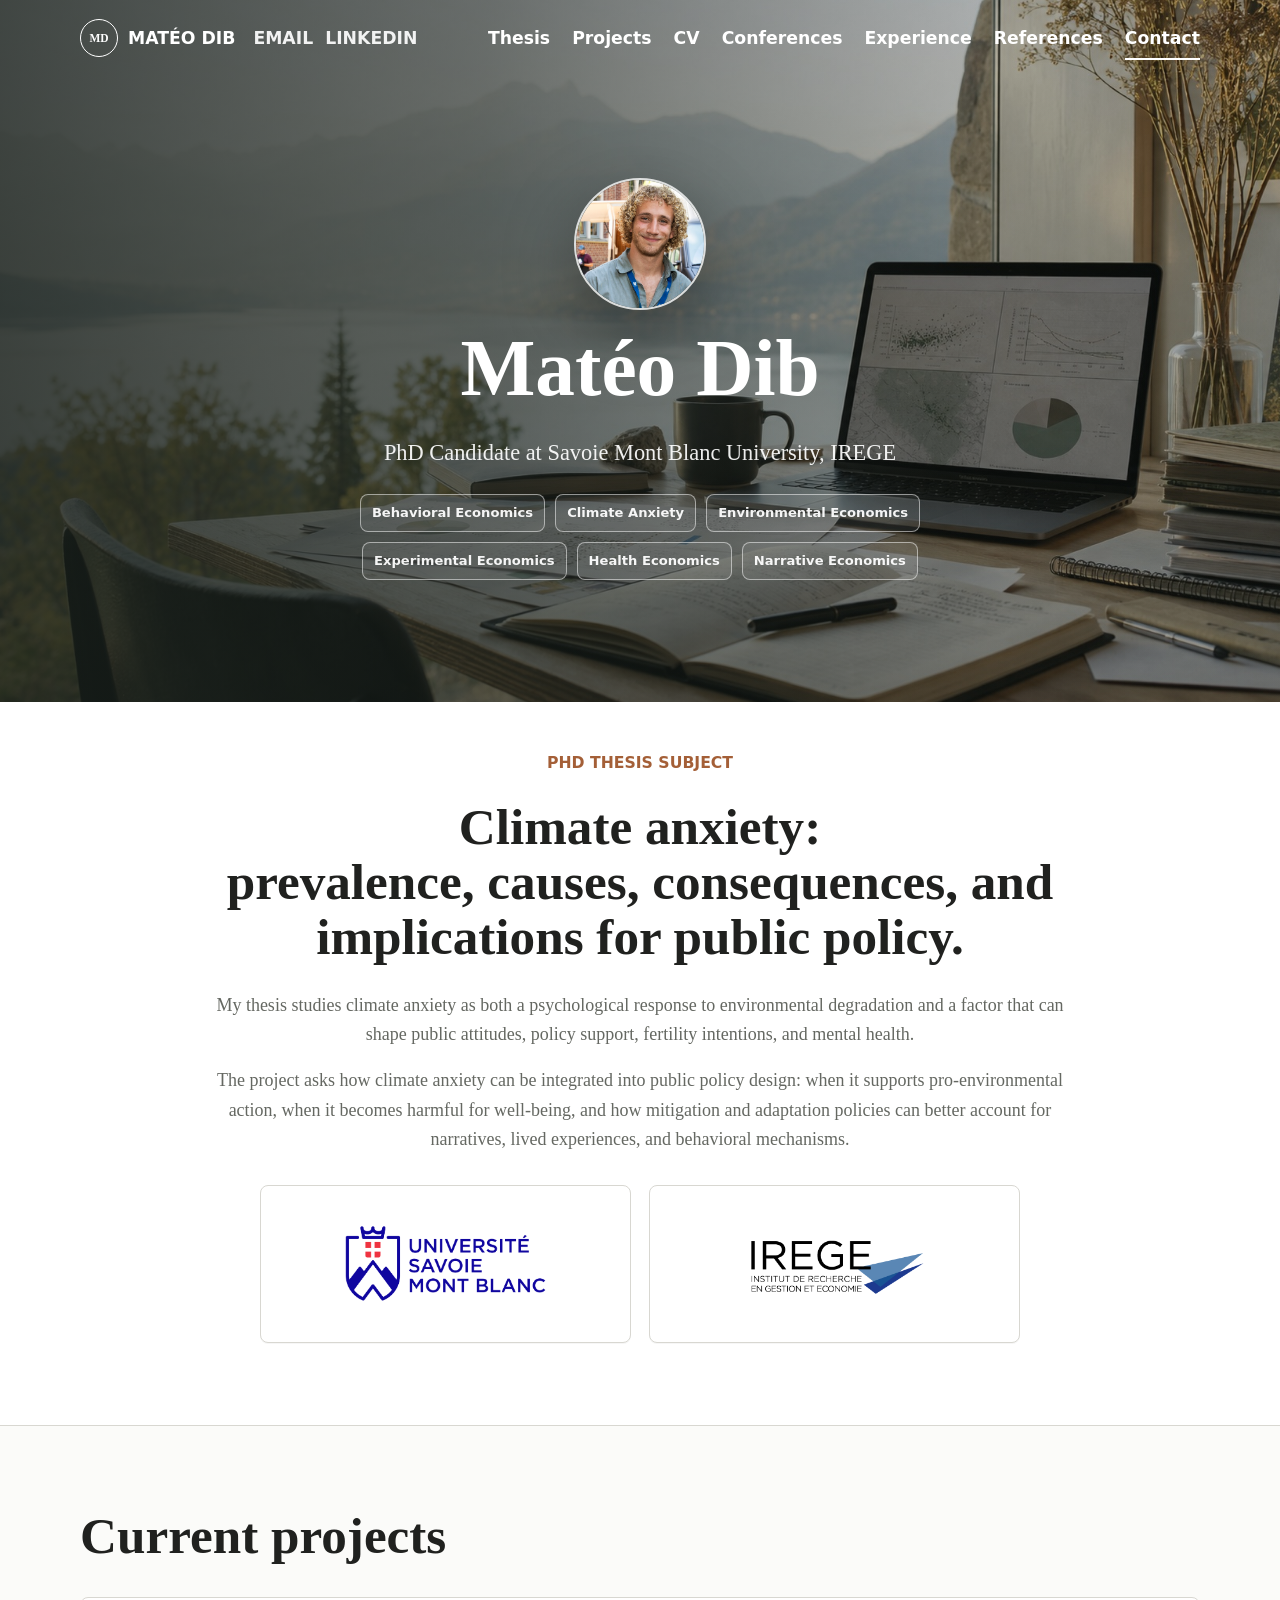
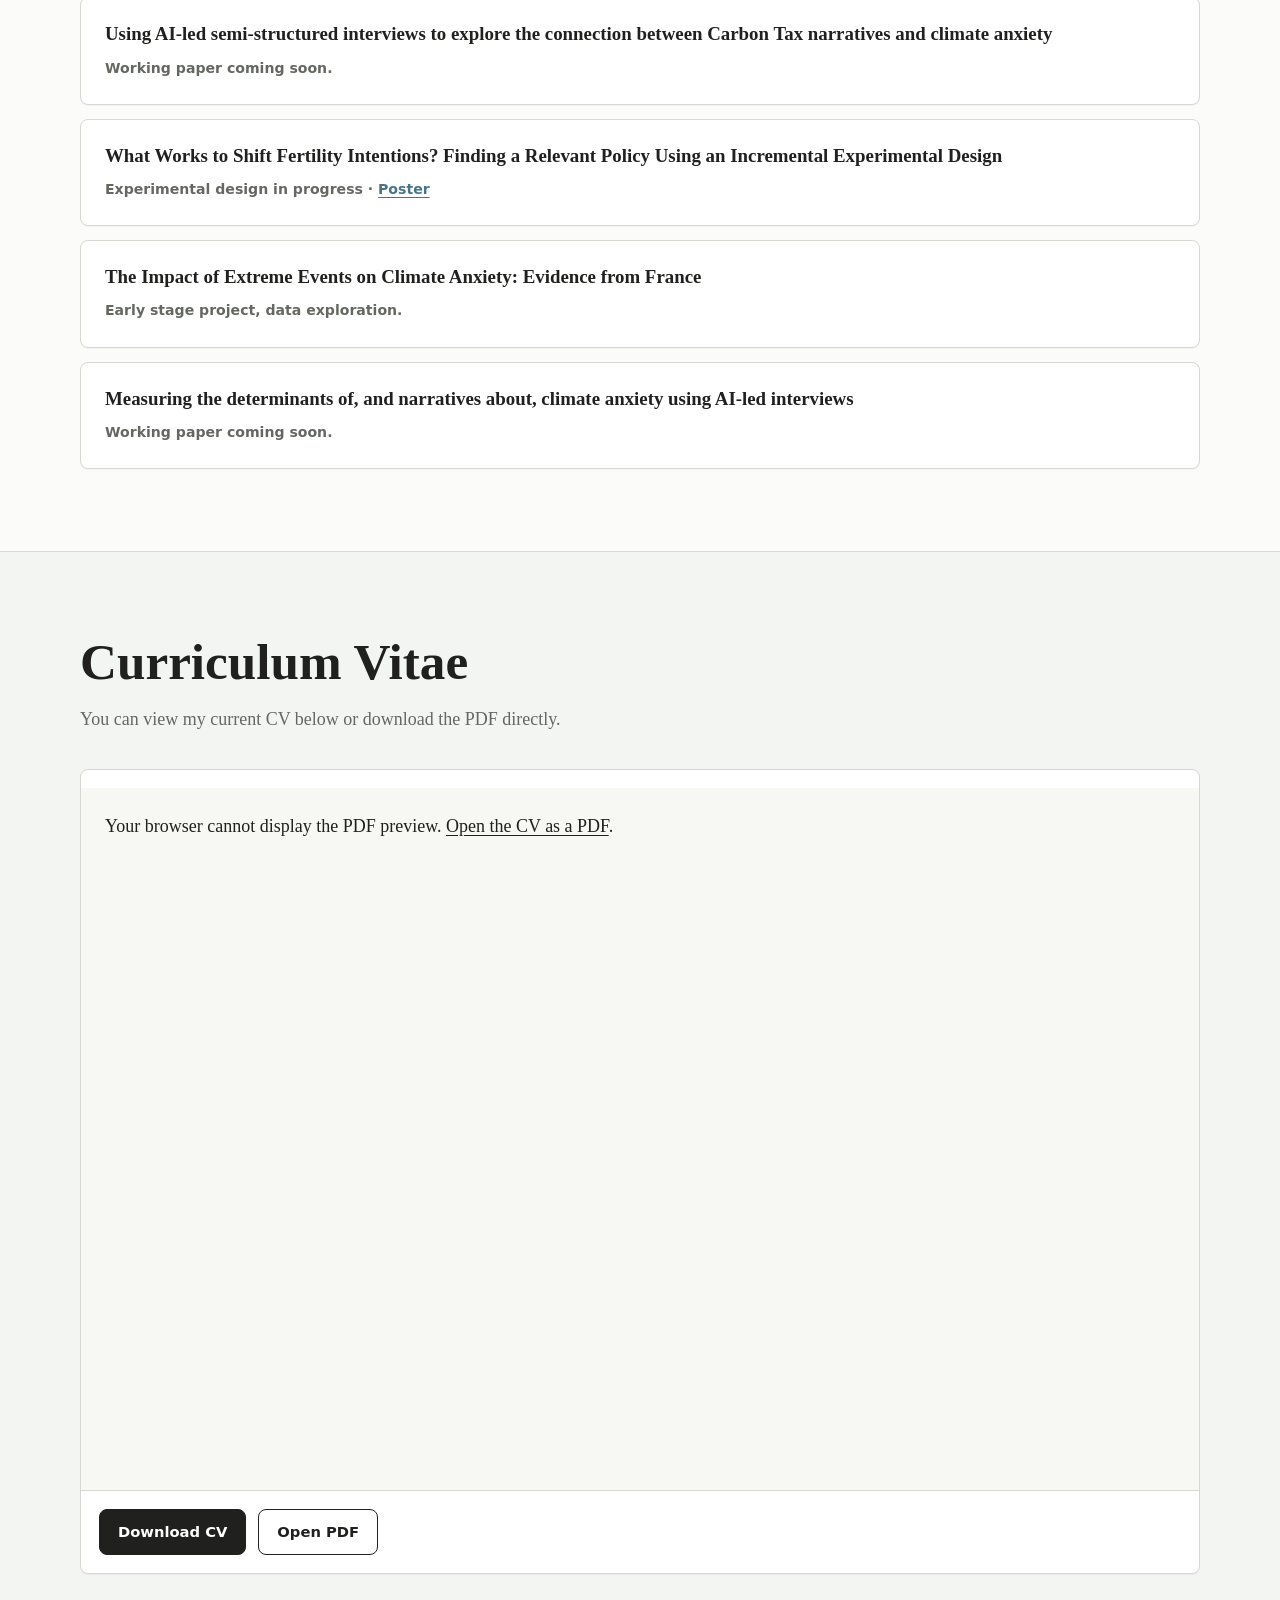
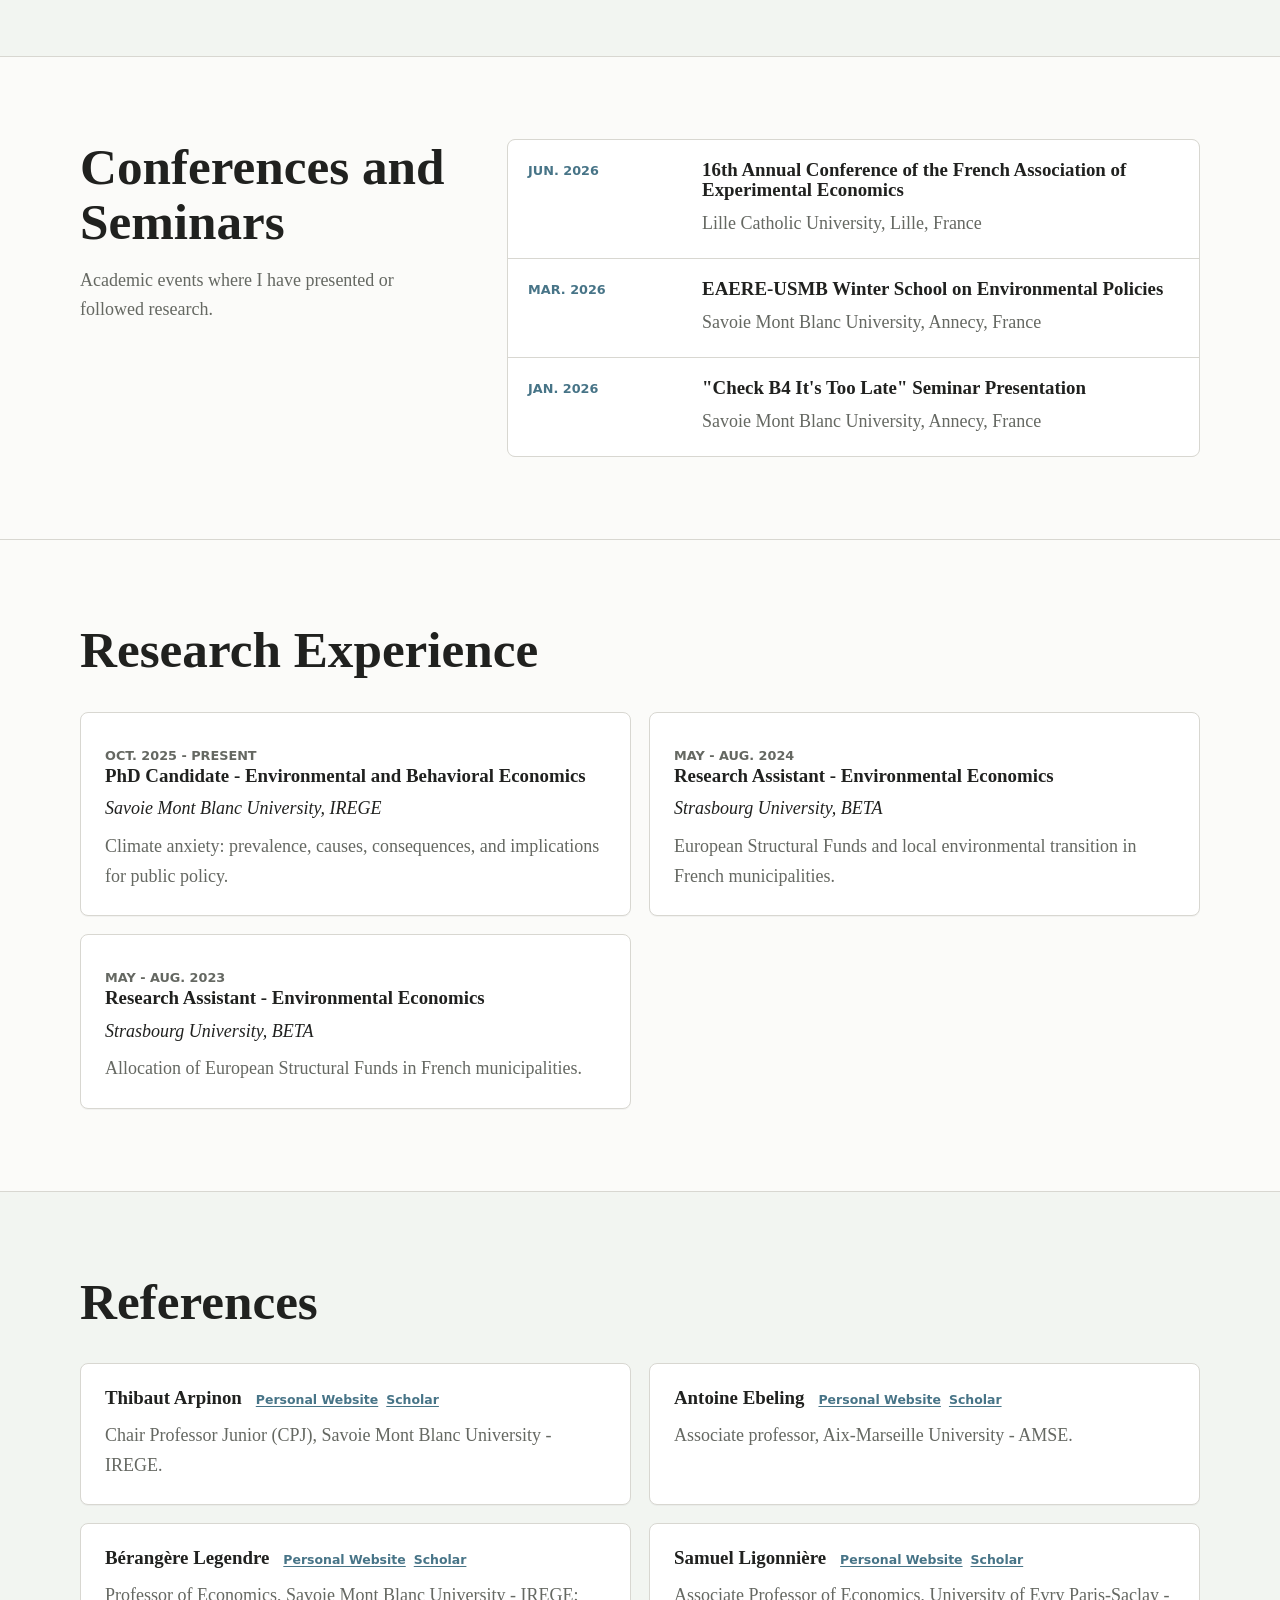
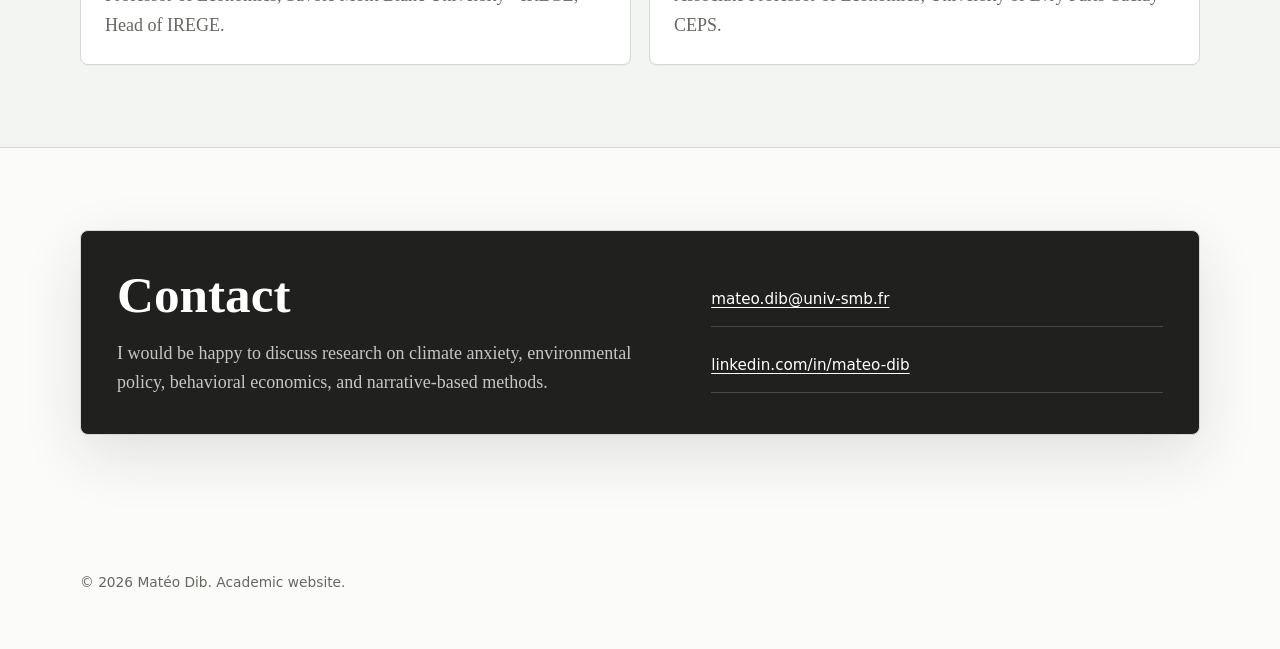
==== commit 2927d34f: "Update climate anxiety project title" ====
--- a/index.html
+++ b/index.html
@@ -187,7 +187,7 @@
             </article>
 
             <article class="project-card">
-              <h3>Measuring the determinants and narratives of climate anxiety using AI-led interviews</h3>
+              <h3>Measuring the determinants of, and narratives about, climate anxiety using AI-led interviews</h3>
               <p class="project-status">Working paper coming soon.</p>
             </article>
           </div>
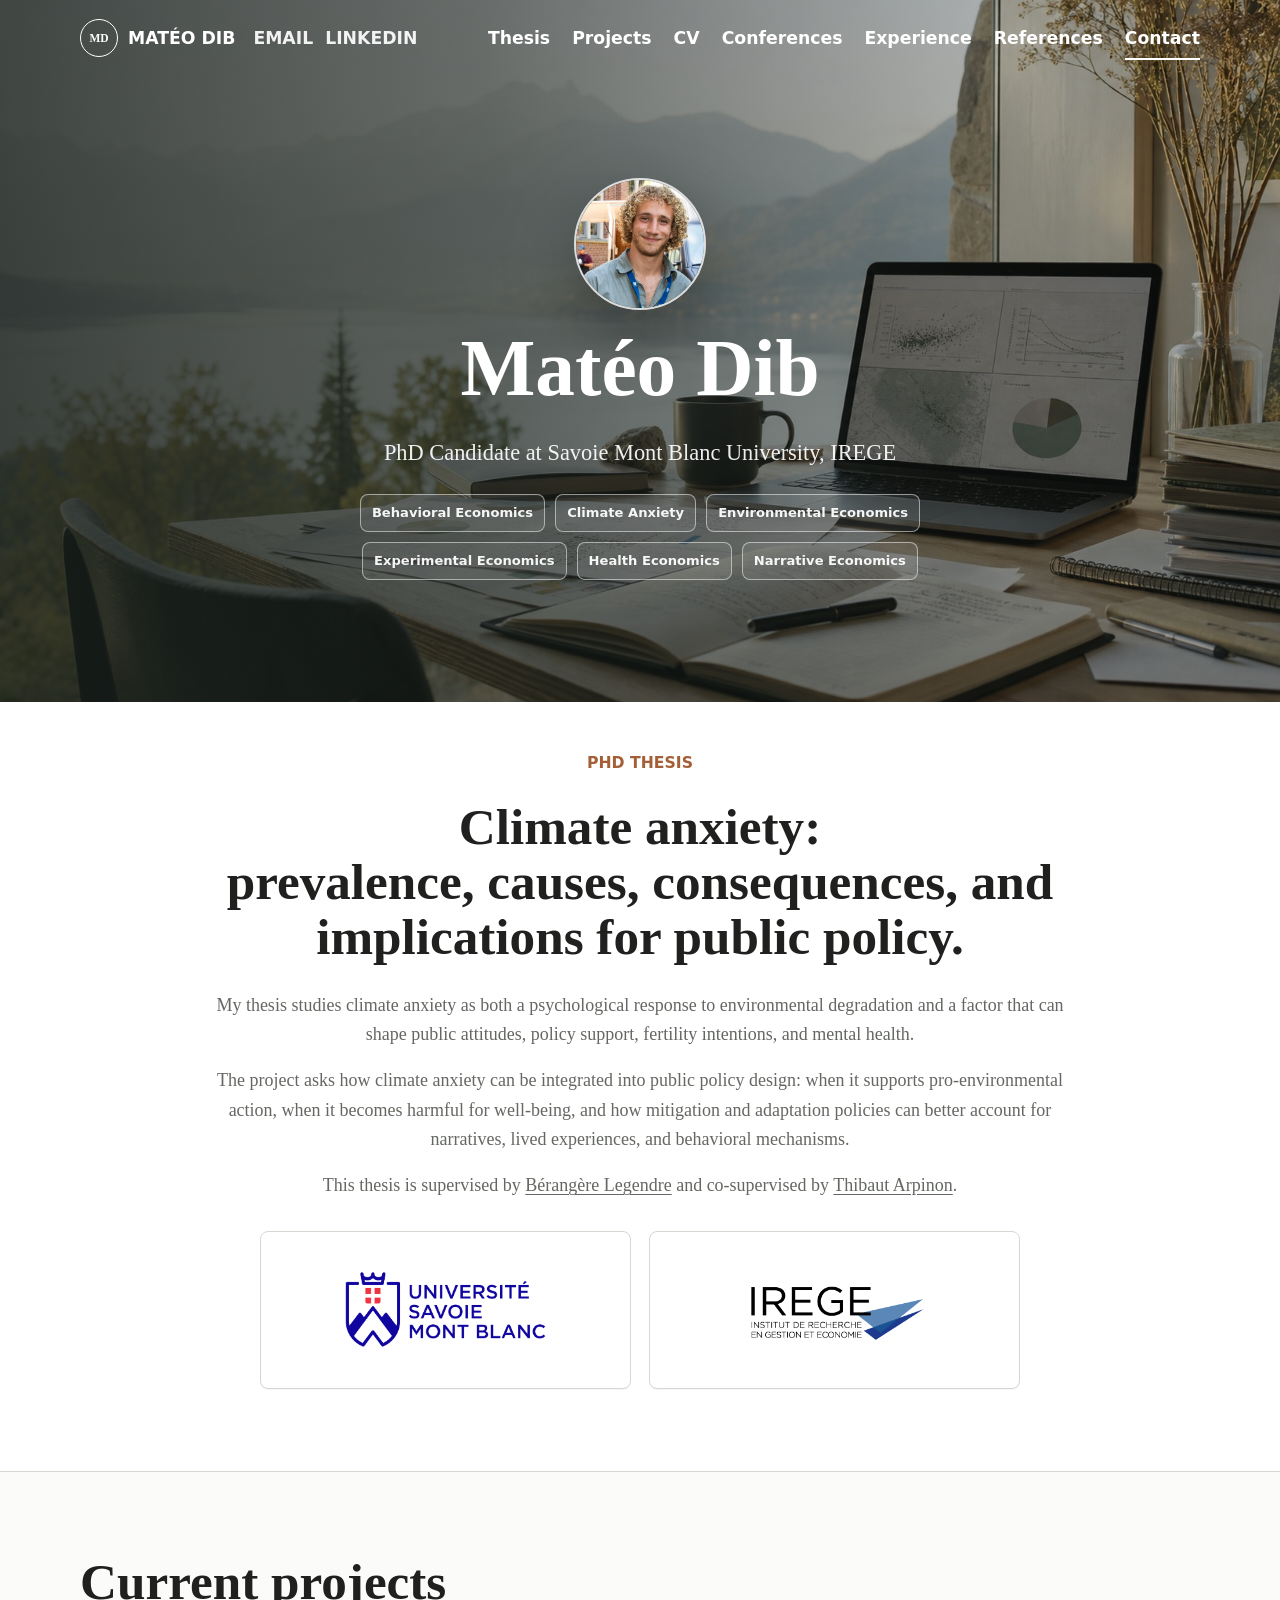
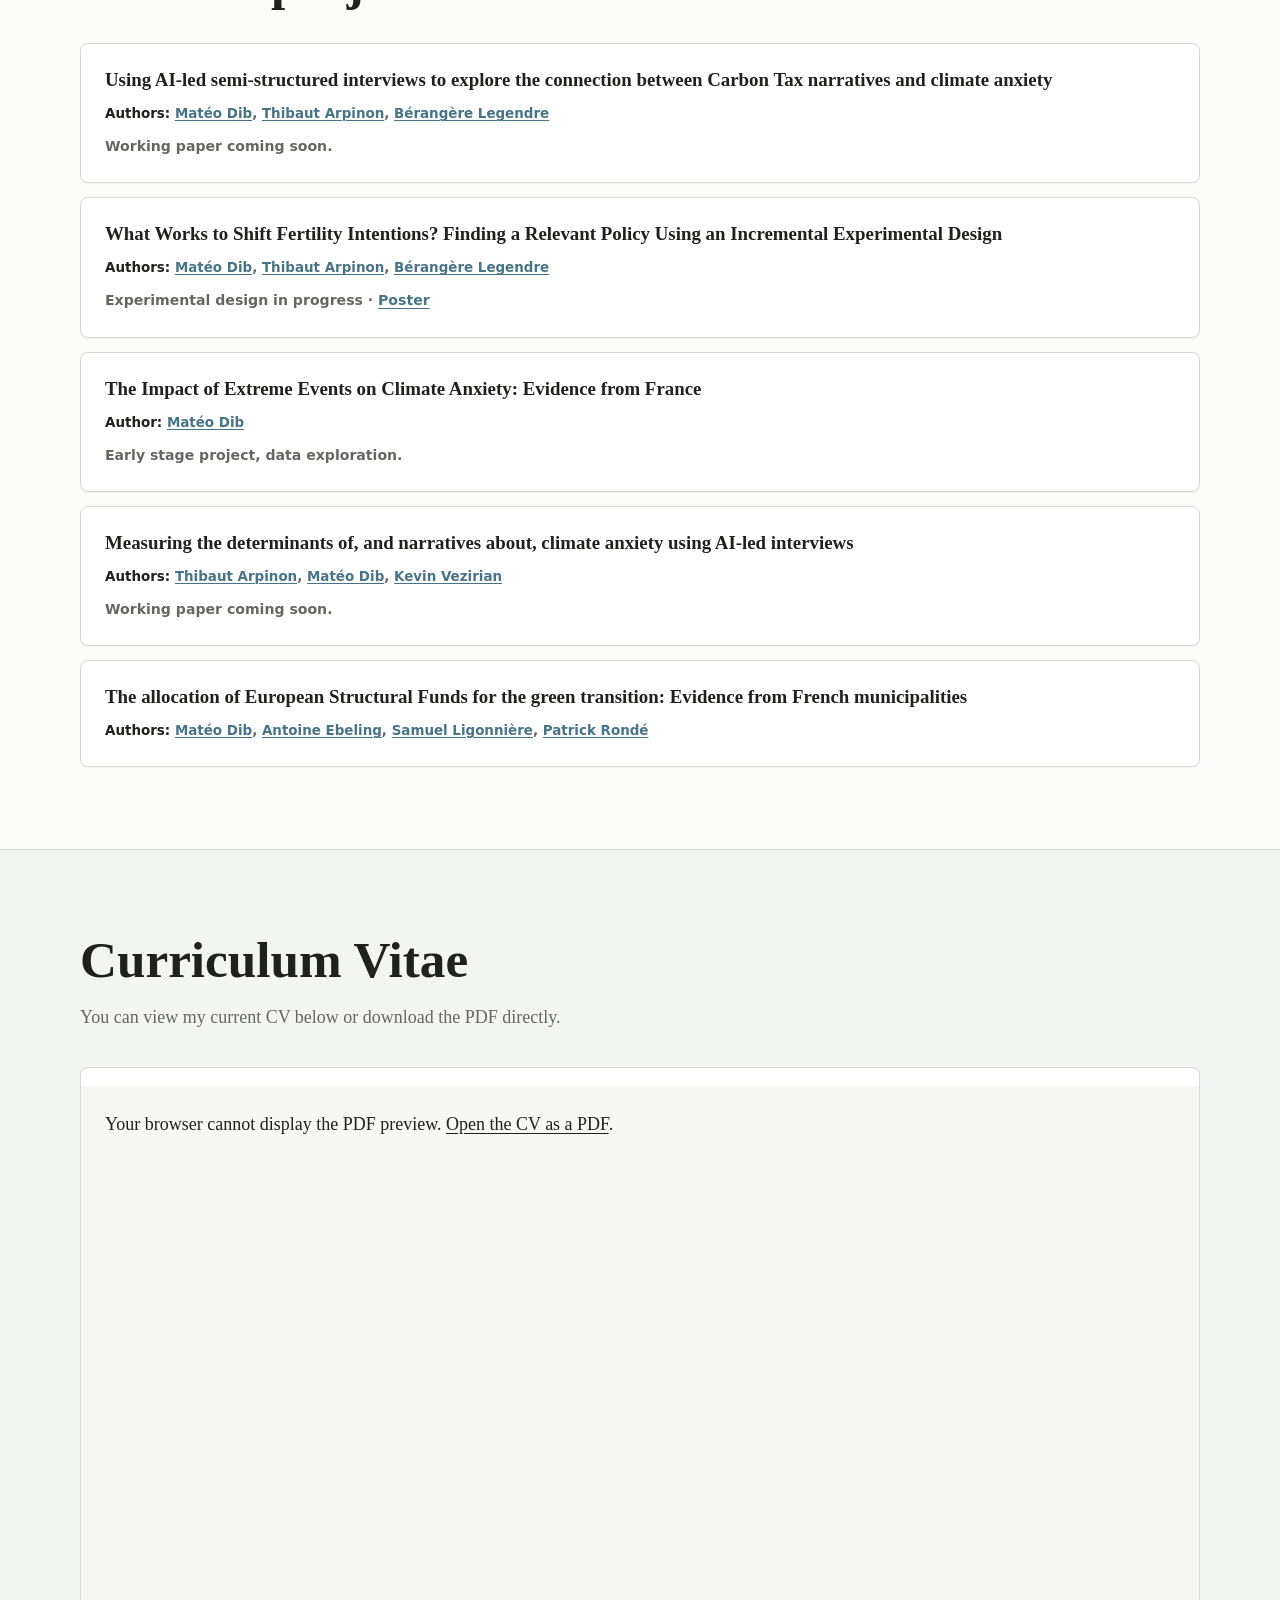
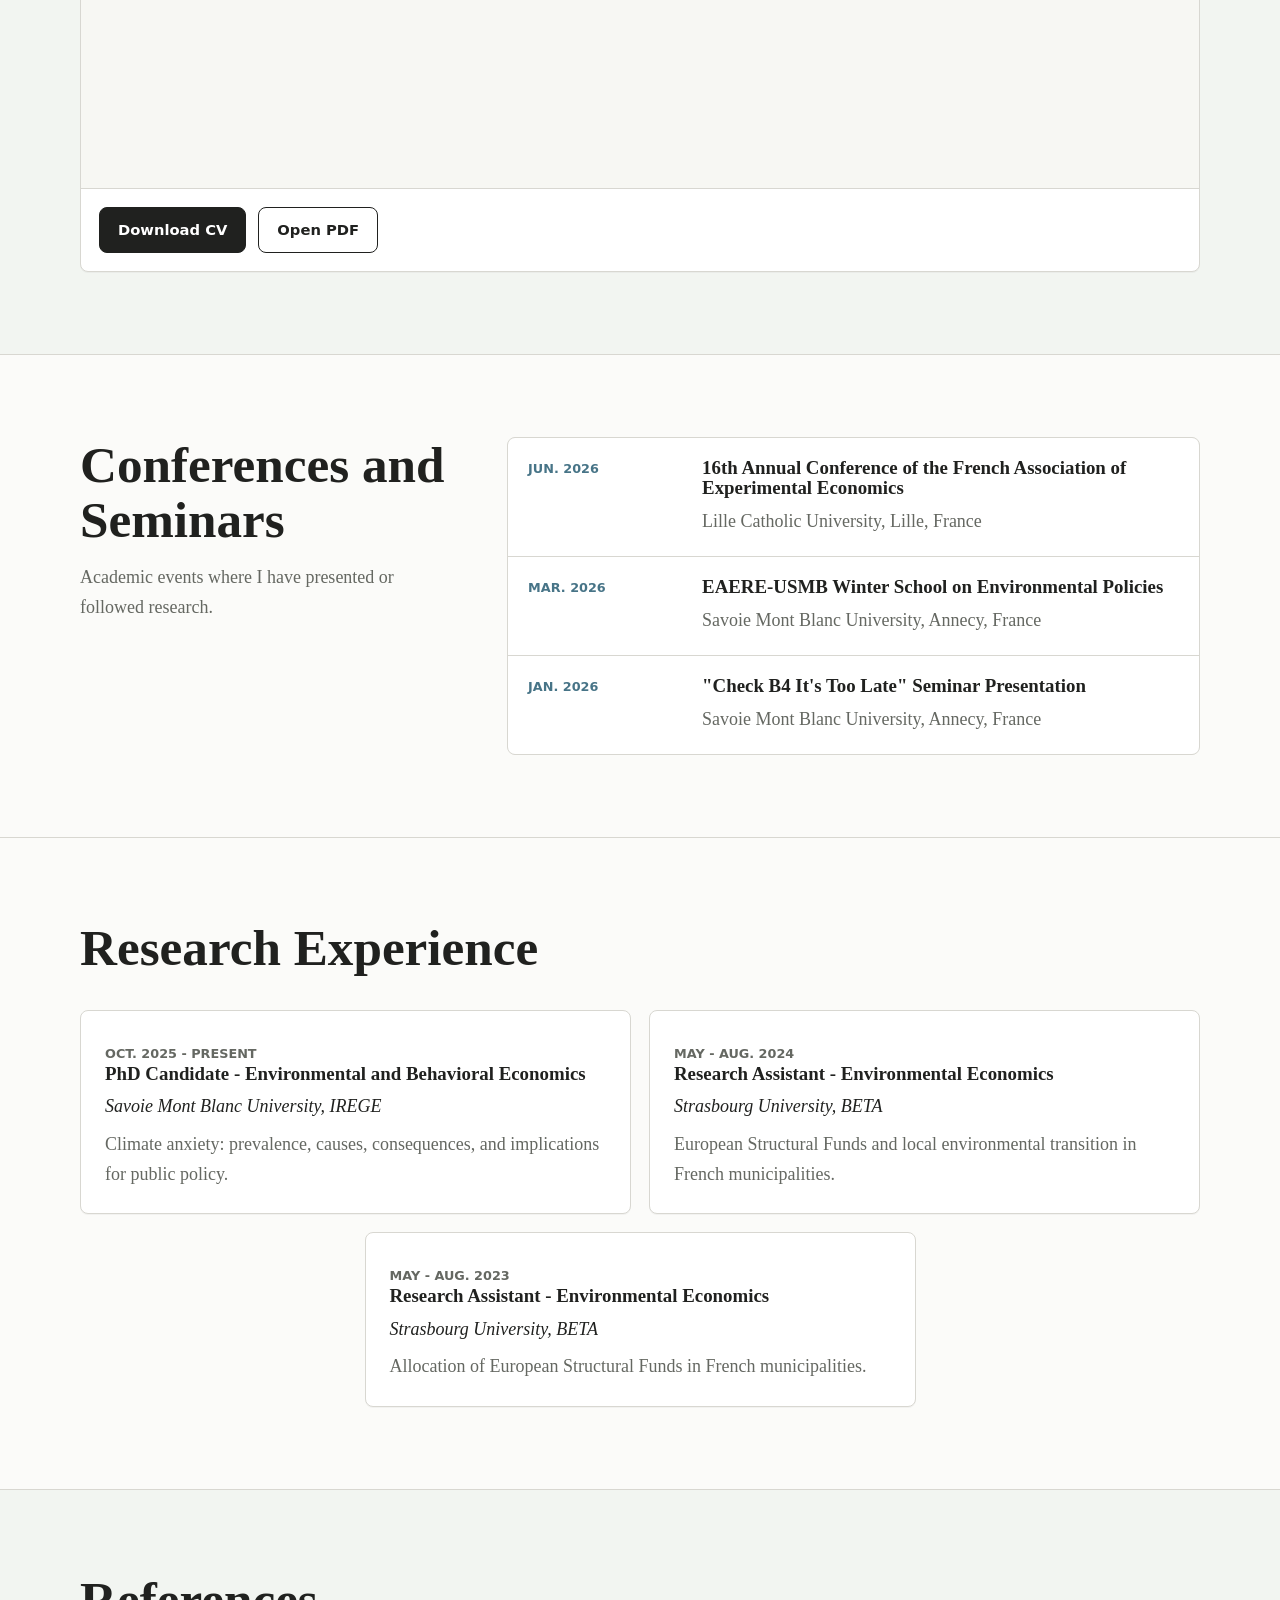
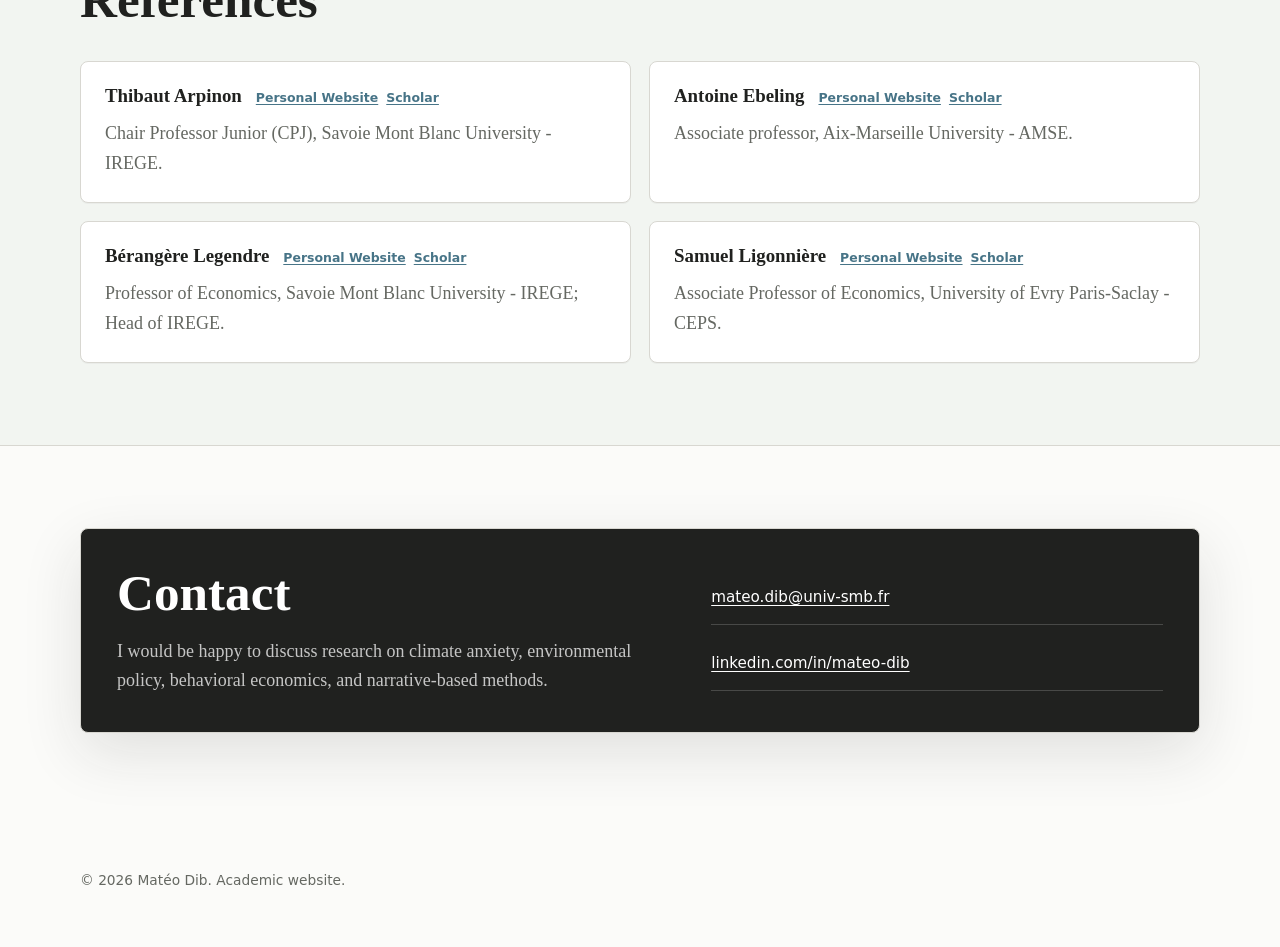
==== commit 970a6921: "Update thesis links and project authors" ====
--- a/index.html
+++ b/index.html
@@ -131,7 +131,7 @@
 
       <section class="intro-section thesis-section" id="thesis" aria-labelledby="thesis-title">
         <div class="section-inner thesis-layout">
-          <p class="section-kicker">PhD Thesis Subject</p>
+          <p class="section-kicker">PhD Thesis</p>
           <h2 id="thesis-title">
             Climate anxiety:<br />
             prevalence, causes, consequences, and implications for public policy.
@@ -148,15 +148,21 @@
               and how mitigation and adaptation policies can better account for narratives,
               lived experiences, and behavioral mechanisms.
             </p>
+            <p>
+              This thesis is supervised by
+              <a href="https://scholar.google.com/citations?hl=en&amp;user=TRPis5EAAAAJ" target="_blank" rel="noreferrer">Bérangère Legendre</a>
+              and co-supervised by
+              <a href="https://scholar.google.com/citations?user=WpSJ4YQAAAAJ&amp;hl=en" target="_blank" rel="noreferrer">Thibaut Arpinon</a>.
+            </p>
           </div>
 
           <div class="logo-grid thesis-logo-grid" aria-label="Funding and institutional support logos">
-            <div class="logo-card">
+            <a class="logo-card logo-link" href="https://www.univ-smb.fr/recherche/" target="_blank" rel="noreferrer" aria-label="Savoie Mont Blanc University research website">
               <img class="logo-usmb" src="assets/logo-usmb.png" alt="Savoie Mont Blanc University" />
-            </div>
-            <div class="logo-card">
+            </a>
+            <a class="logo-card logo-link" href="https://www.irege.univ-smb.fr" target="_blank" rel="noreferrer" aria-label="IREGE website">
               <img class="logo-irege" src="assets/logo-irege.png" alt="IREGE" />
-            </div>
+            </a>
           </div>
         </div>
       </section>
@@ -170,11 +176,23 @@
           <div class="project-grid">
             <article class="project-card">
               <h3>Using AI-led semi-structured interviews to explore the connection between Carbon Tax narratives and climate anxiety</h3>
+              <p class="project-authors">
+                <span>Authors:</span>
+                <a href="https://scholar.google.com/citations?view_op=search_authors&amp;mauthors=Mateo+Dib&amp;hl=en" target="_blank" rel="noreferrer">Matéo Dib</a>,
+                <a href="https://scholar.google.com/citations?user=WpSJ4YQAAAAJ&amp;hl=en" target="_blank" rel="noreferrer">Thibaut Arpinon</a>,
+                <a href="https://scholar.google.com/citations?hl=en&amp;user=TRPis5EAAAAJ" target="_blank" rel="noreferrer">Bérangère Legendre</a>
+              </p>
               <p class="project-status">Working paper coming soon.</p>
             </article>
 
             <article class="project-card">
               <h3>What Works to Shift Fertility Intentions? Finding a Relevant Policy Using an Incremental Experimental Design</h3>
+              <p class="project-authors">
+                <span>Authors:</span>
+                <a href="https://scholar.google.com/citations?view_op=search_authors&amp;mauthors=Mateo+Dib&amp;hl=en" target="_blank" rel="noreferrer">Matéo Dib</a>,
+                <a href="https://scholar.google.com/citations?user=WpSJ4YQAAAAJ&amp;hl=en" target="_blank" rel="noreferrer">Thibaut Arpinon</a>,
+                <a href="https://scholar.google.com/citations?hl=en&amp;user=TRPis5EAAAAJ" target="_blank" rel="noreferrer">Bérangère Legendre</a>
+              </p>
               <p class="project-status">
                 Experimental design in progress ·
                 <a href="https://osf.io/aw8tb/files/t2kw4" target="_blank" rel="noreferrer">Poster</a>
@@ -183,12 +201,33 @@
 
             <article class="project-card">
               <h3>The Impact of Extreme Events on Climate Anxiety: Evidence from France</h3>
+              <p class="project-authors">
+                <span>Author:</span>
+                <a href="https://scholar.google.com/citations?view_op=search_authors&amp;mauthors=Mateo+Dib&amp;hl=en" target="_blank" rel="noreferrer">Matéo Dib</a>
+              </p>
               <p class="project-status">Early stage project, data exploration.</p>
             </article>
 
             <article class="project-card">
               <h3>Measuring the determinants of, and narratives about, climate anxiety using AI-led interviews</h3>
+              <p class="project-authors">
+                <span>Authors:</span>
+                <a href="https://scholar.google.com/citations?user=WpSJ4YQAAAAJ&amp;hl=en" target="_blank" rel="noreferrer">Thibaut Arpinon</a>,
+                <a href="https://scholar.google.com/citations?view_op=search_authors&amp;mauthors=Mateo+Dib&amp;hl=en" target="_blank" rel="noreferrer">Matéo Dib</a>,
+                <a href="https://scholar.google.com/citations?user=DGLf2LYAAAAJ&amp;hl=en" target="_blank" rel="noreferrer">Kevin Vezirian</a>
+              </p>
               <p class="project-status">Working paper coming soon.</p>
+            </article>
+
+            <article class="project-card">
+              <h3>The allocation of European Structural Funds for the green transition: Evidence from French municipalities</h3>
+              <p class="project-authors">
+                <span>Authors:</span>
+                <a href="https://scholar.google.com/citations?view_op=search_authors&amp;mauthors=Mateo+Dib&amp;hl=en" target="_blank" rel="noreferrer">Matéo Dib</a>,
+                <a href="https://scholar.google.com/citations?user=PYZVfIYAAAAJ&amp;hl=en" target="_blank" rel="noreferrer">Antoine Ebeling</a>,
+                <a href="https://scholar.google.com/citations?hl=en&amp;user=XBq8HdwAAAAJ" target="_blank" rel="noreferrer">Samuel Ligonnière</a>,
+                <a href="https://scholar.google.com/citations?view_op=search_authors&amp;mauthors=Patrick+Rond%C3%A9&amp;hl=en" target="_blank" rel="noreferrer">Patrick Rondé</a>
+              </p>
             </article>
           </div>
         </div>
--- a/styles.css
+++ b/styles.css
@@ -492,6 +492,25 @@
   font-weight: 750;
 }
 
+.project-authors {
+  margin: 12px 0 0;
+  color: var(--muted);
+  font-family: Inter, ui-sans-serif, system-ui, -apple-system, BlinkMacSystemFont, "Segoe UI", sans-serif;
+  font-size: 0.84rem;
+  font-weight: 650;
+  line-height: 1.55;
+}
+
+.project-authors span {
+  color: var(--ink);
+  font-weight: 800;
+}
+
+.project-authors a {
+  color: var(--lake);
+  text-decoration-thickness: 0.08em;
+}
+
 .project-status a {
   color: var(--lake);
   text-decoration-thickness: 0.08em;
@@ -519,6 +538,23 @@
   border-radius: var(--radius);
   background: var(--surface);
   box-shadow: 0 1px 0 rgba(32, 33, 31, 0.04);
+}
+
+.logo-link {
+  color: inherit;
+  text-decoration: none;
+  transition: border-color 160ms ease, box-shadow 160ms ease, transform 160ms ease;
+}
+
+.logo-link:hover {
+  border-color: rgba(71, 116, 135, 0.48);
+  box-shadow: 0 10px 28px rgba(32, 33, 31, 0.08);
+  transform: translateY(-2px);
+}
+
+.logo-link:focus-visible {
+  outline: 2px solid var(--lake);
+  outline-offset: 4px;
 }
 
 .logo-card img {
@@ -631,6 +667,13 @@
   display: grid;
   grid-template-columns: repeat(2, minmax(0, 1fr));
   gap: 18px;
+}
+
+.experience-grid > :last-child:nth-child(odd),
+.reference-grid > :last-child:nth-child(odd) {
+  grid-column: 1 / -1;
+  justify-self: center;
+  width: min(100%, calc((100% - 18px) / 2));
 }
 
 .reference-header {
@@ -804,6 +847,13 @@
     grid-template-columns: 1fr;
   }
 
+  .experience-grid > :last-child:nth-child(odd),
+  .reference-grid > :last-child:nth-child(odd) {
+    grid-column: auto;
+    justify-self: stretch;
+    width: auto;
+  }
+
   .card-meta {
     grid-column: auto;
   }
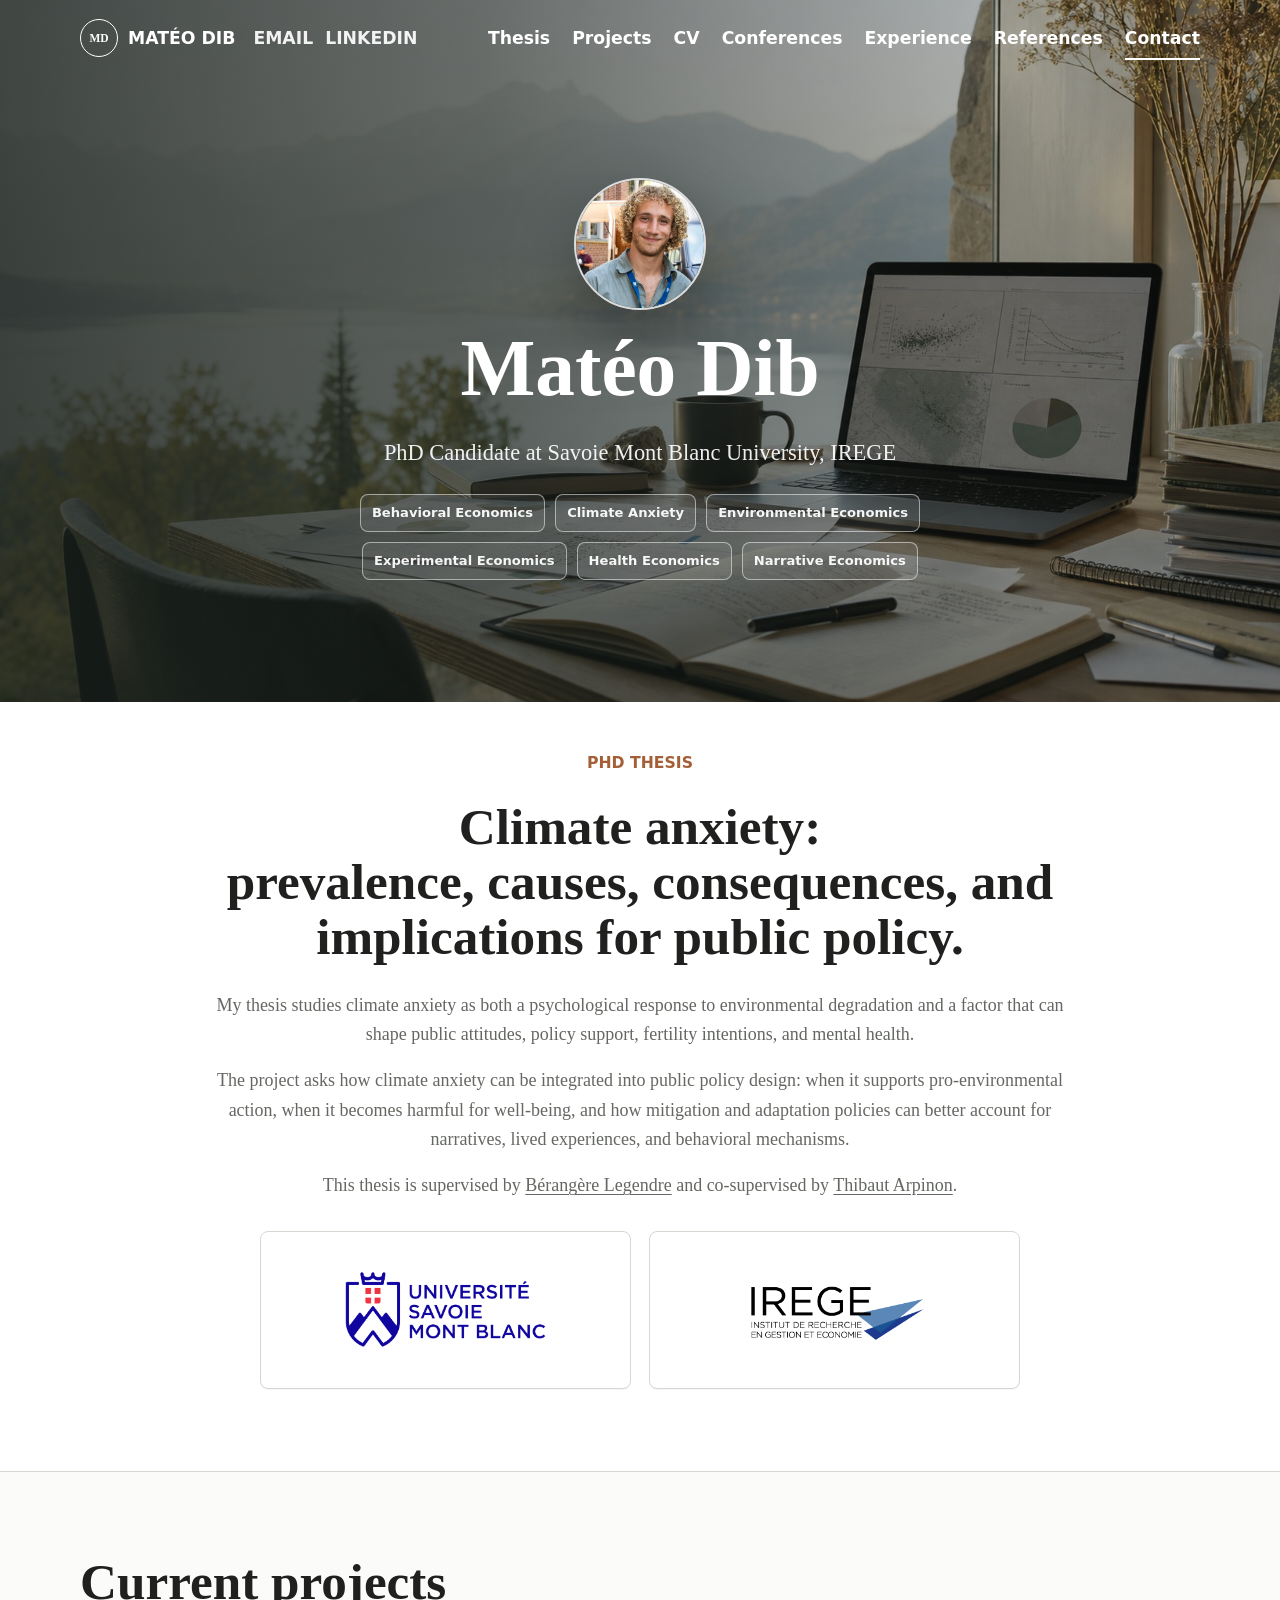
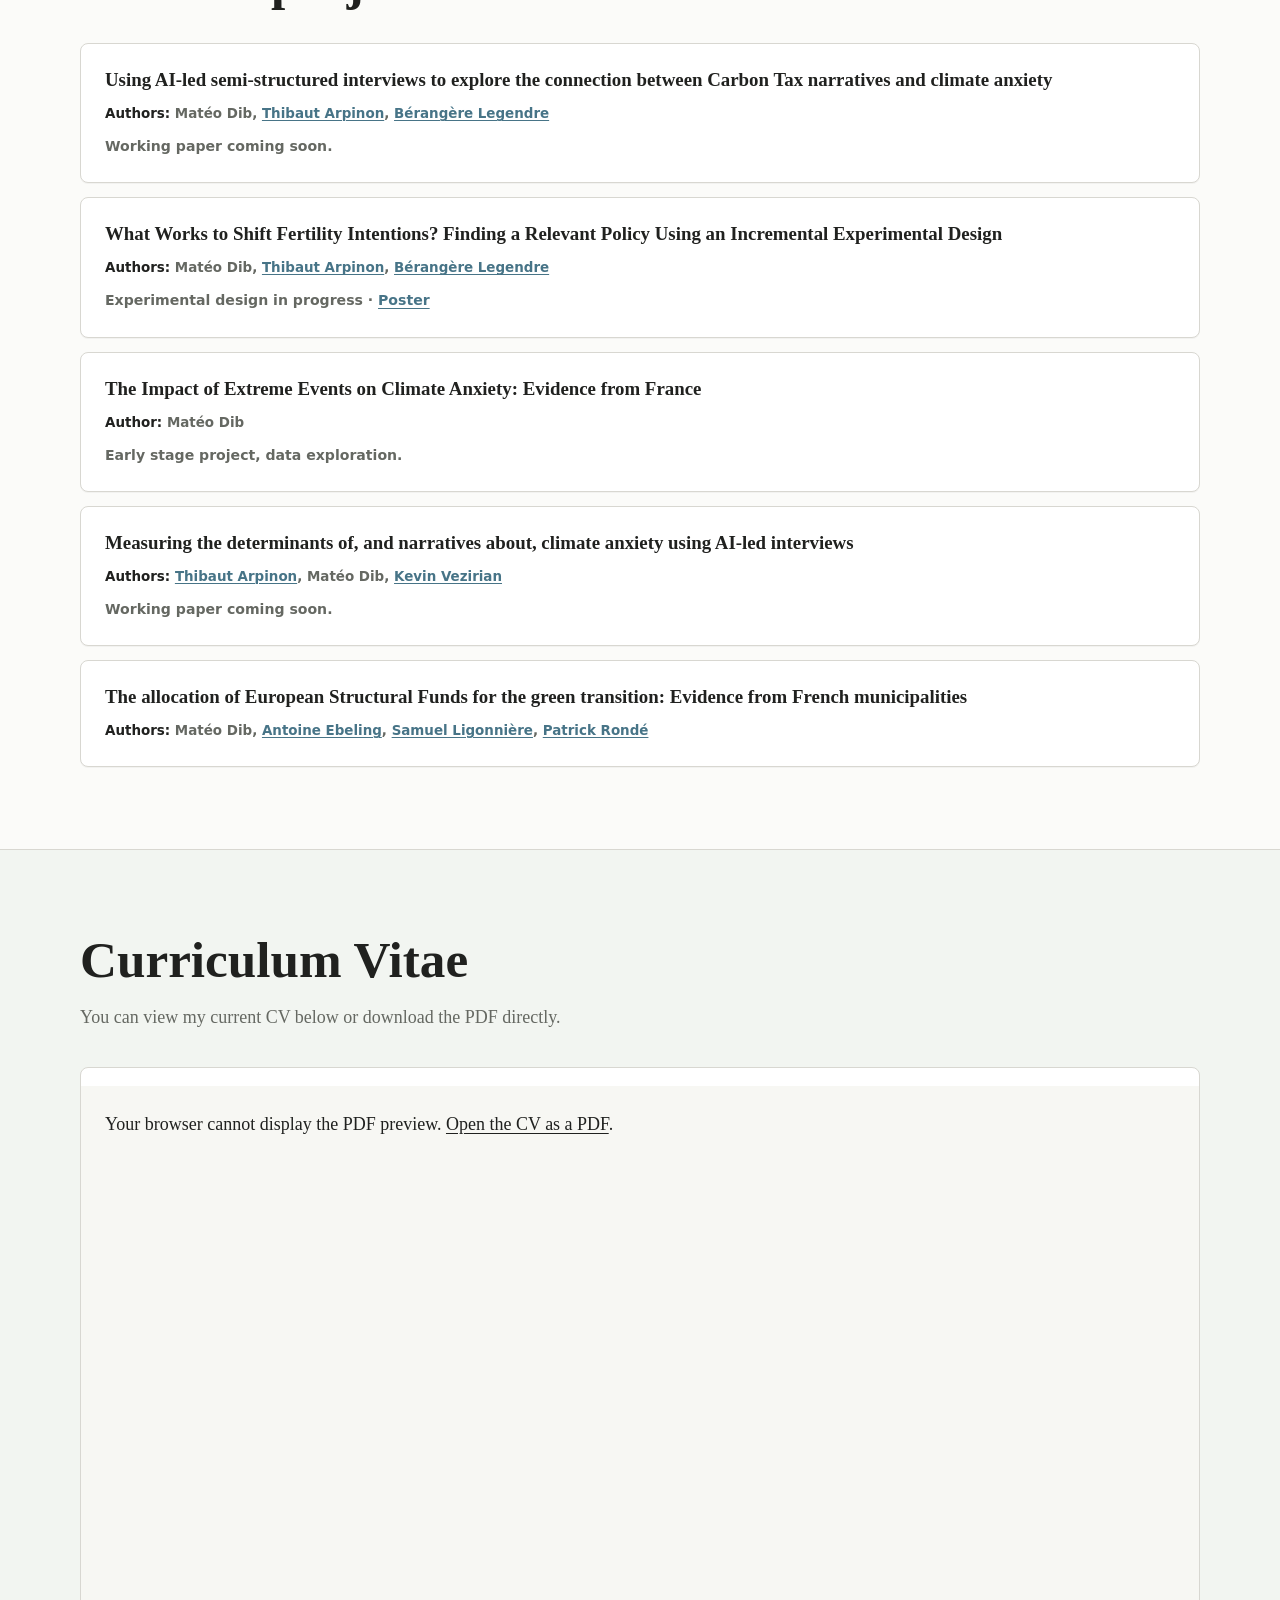
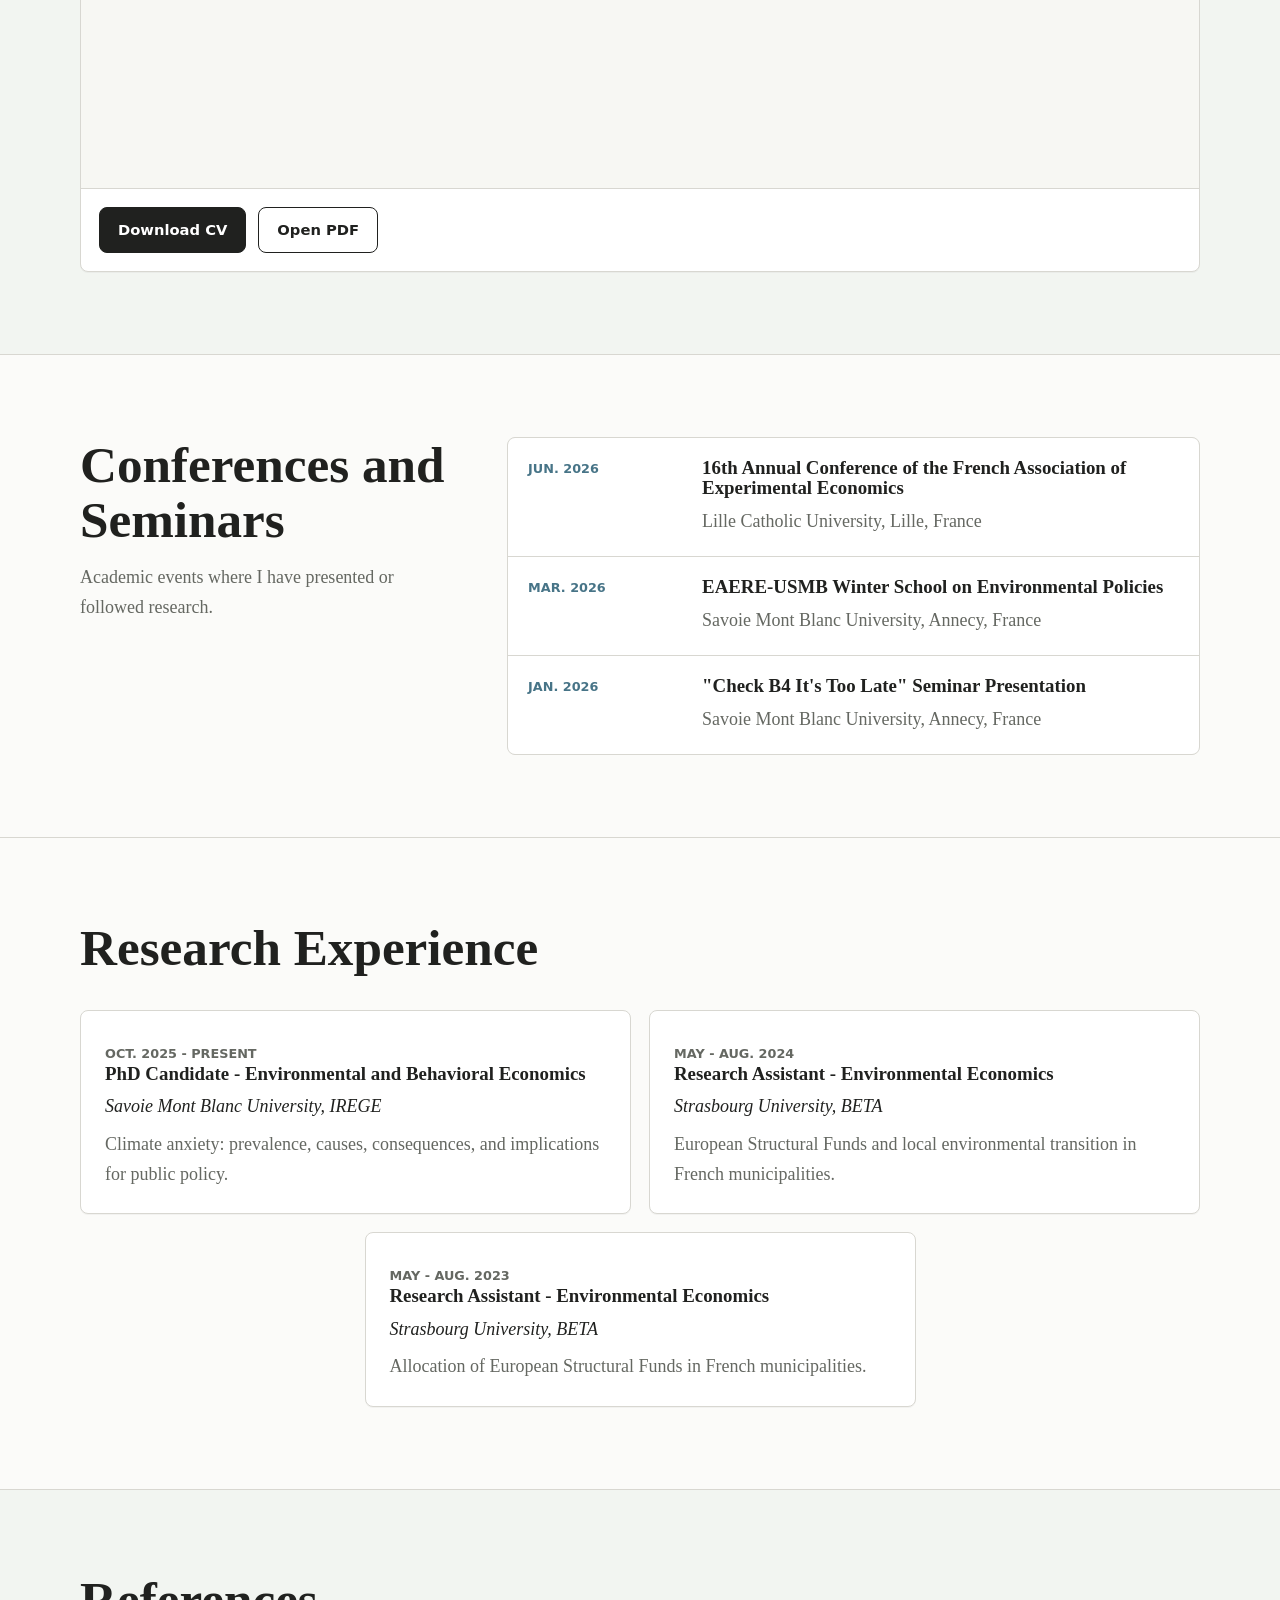
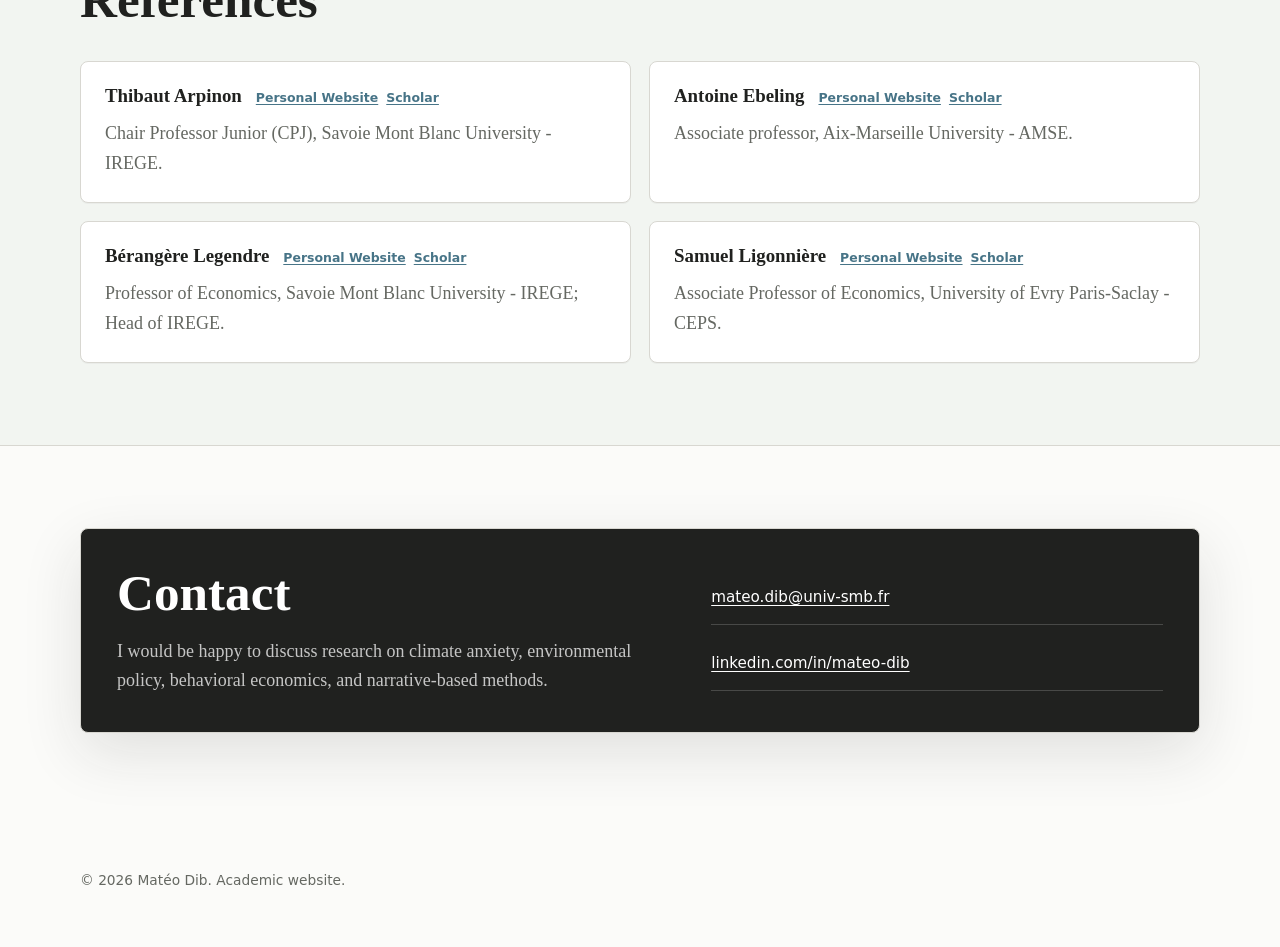
==== commit 83d57144: "Update author scholar links" ====
--- a/index.html
+++ b/index.html
@@ -178,7 +178,7 @@
               <h3>Using AI-led semi-structured interviews to explore the connection between Carbon Tax narratives and climate anxiety</h3>
               <p class="project-authors">
                 <span>Authors:</span>
-                <a href="https://scholar.google.com/citations?view_op=search_authors&amp;mauthors=Mateo+Dib&amp;hl=en" target="_blank" rel="noreferrer">Matéo Dib</a>,
+                Matéo Dib,
                 <a href="https://scholar.google.com/citations?user=WpSJ4YQAAAAJ&amp;hl=en" target="_blank" rel="noreferrer">Thibaut Arpinon</a>,
                 <a href="https://scholar.google.com/citations?hl=en&amp;user=TRPis5EAAAAJ" target="_blank" rel="noreferrer">Bérangère Legendre</a>
               </p>
@@ -189,7 +189,7 @@
               <h3>What Works to Shift Fertility Intentions? Finding a Relevant Policy Using an Incremental Experimental Design</h3>
               <p class="project-authors">
                 <span>Authors:</span>
-                <a href="https://scholar.google.com/citations?view_op=search_authors&amp;mauthors=Mateo+Dib&amp;hl=en" target="_blank" rel="noreferrer">Matéo Dib</a>,
+                Matéo Dib,
                 <a href="https://scholar.google.com/citations?user=WpSJ4YQAAAAJ&amp;hl=en" target="_blank" rel="noreferrer">Thibaut Arpinon</a>,
                 <a href="https://scholar.google.com/citations?hl=en&amp;user=TRPis5EAAAAJ" target="_blank" rel="noreferrer">Bérangère Legendre</a>
               </p>
@@ -203,7 +203,7 @@
               <h3>The Impact of Extreme Events on Climate Anxiety: Evidence from France</h3>
               <p class="project-authors">
                 <span>Author:</span>
-                <a href="https://scholar.google.com/citations?view_op=search_authors&amp;mauthors=Mateo+Dib&amp;hl=en" target="_blank" rel="noreferrer">Matéo Dib</a>
+                Matéo Dib
               </p>
               <p class="project-status">Early stage project, data exploration.</p>
             </article>
@@ -213,7 +213,7 @@
               <p class="project-authors">
                 <span>Authors:</span>
                 <a href="https://scholar.google.com/citations?user=WpSJ4YQAAAAJ&amp;hl=en" target="_blank" rel="noreferrer">Thibaut Arpinon</a>,
-                <a href="https://scholar.google.com/citations?view_op=search_authors&amp;mauthors=Mateo+Dib&amp;hl=en" target="_blank" rel="noreferrer">Matéo Dib</a>,
+                Matéo Dib,
                 <a href="https://scholar.google.com/citations?user=DGLf2LYAAAAJ&amp;hl=en" target="_blank" rel="noreferrer">Kevin Vezirian</a>
               </p>
               <p class="project-status">Working paper coming soon.</p>
@@ -223,10 +223,10 @@
               <h3>The allocation of European Structural Funds for the green transition: Evidence from French municipalities</h3>
               <p class="project-authors">
                 <span>Authors:</span>
-                <a href="https://scholar.google.com/citations?view_op=search_authors&amp;mauthors=Mateo+Dib&amp;hl=en" target="_blank" rel="noreferrer">Matéo Dib</a>,
+                Matéo Dib,
                 <a href="https://scholar.google.com/citations?user=PYZVfIYAAAAJ&amp;hl=en" target="_blank" rel="noreferrer">Antoine Ebeling</a>,
                 <a href="https://scholar.google.com/citations?hl=en&amp;user=XBq8HdwAAAAJ" target="_blank" rel="noreferrer">Samuel Ligonnière</a>,
-                <a href="https://scholar.google.com/citations?view_op=search_authors&amp;mauthors=Patrick+Rond%C3%A9&amp;hl=en" target="_blank" rel="noreferrer">Patrick Rondé</a>
+                <a href="https://scholar.google.com/citations?hl=en&amp;user=XWFZkBEAAAAJ" target="_blank" rel="noreferrer">Patrick Rondé</a>
               </p>
             </article>
           </div>
